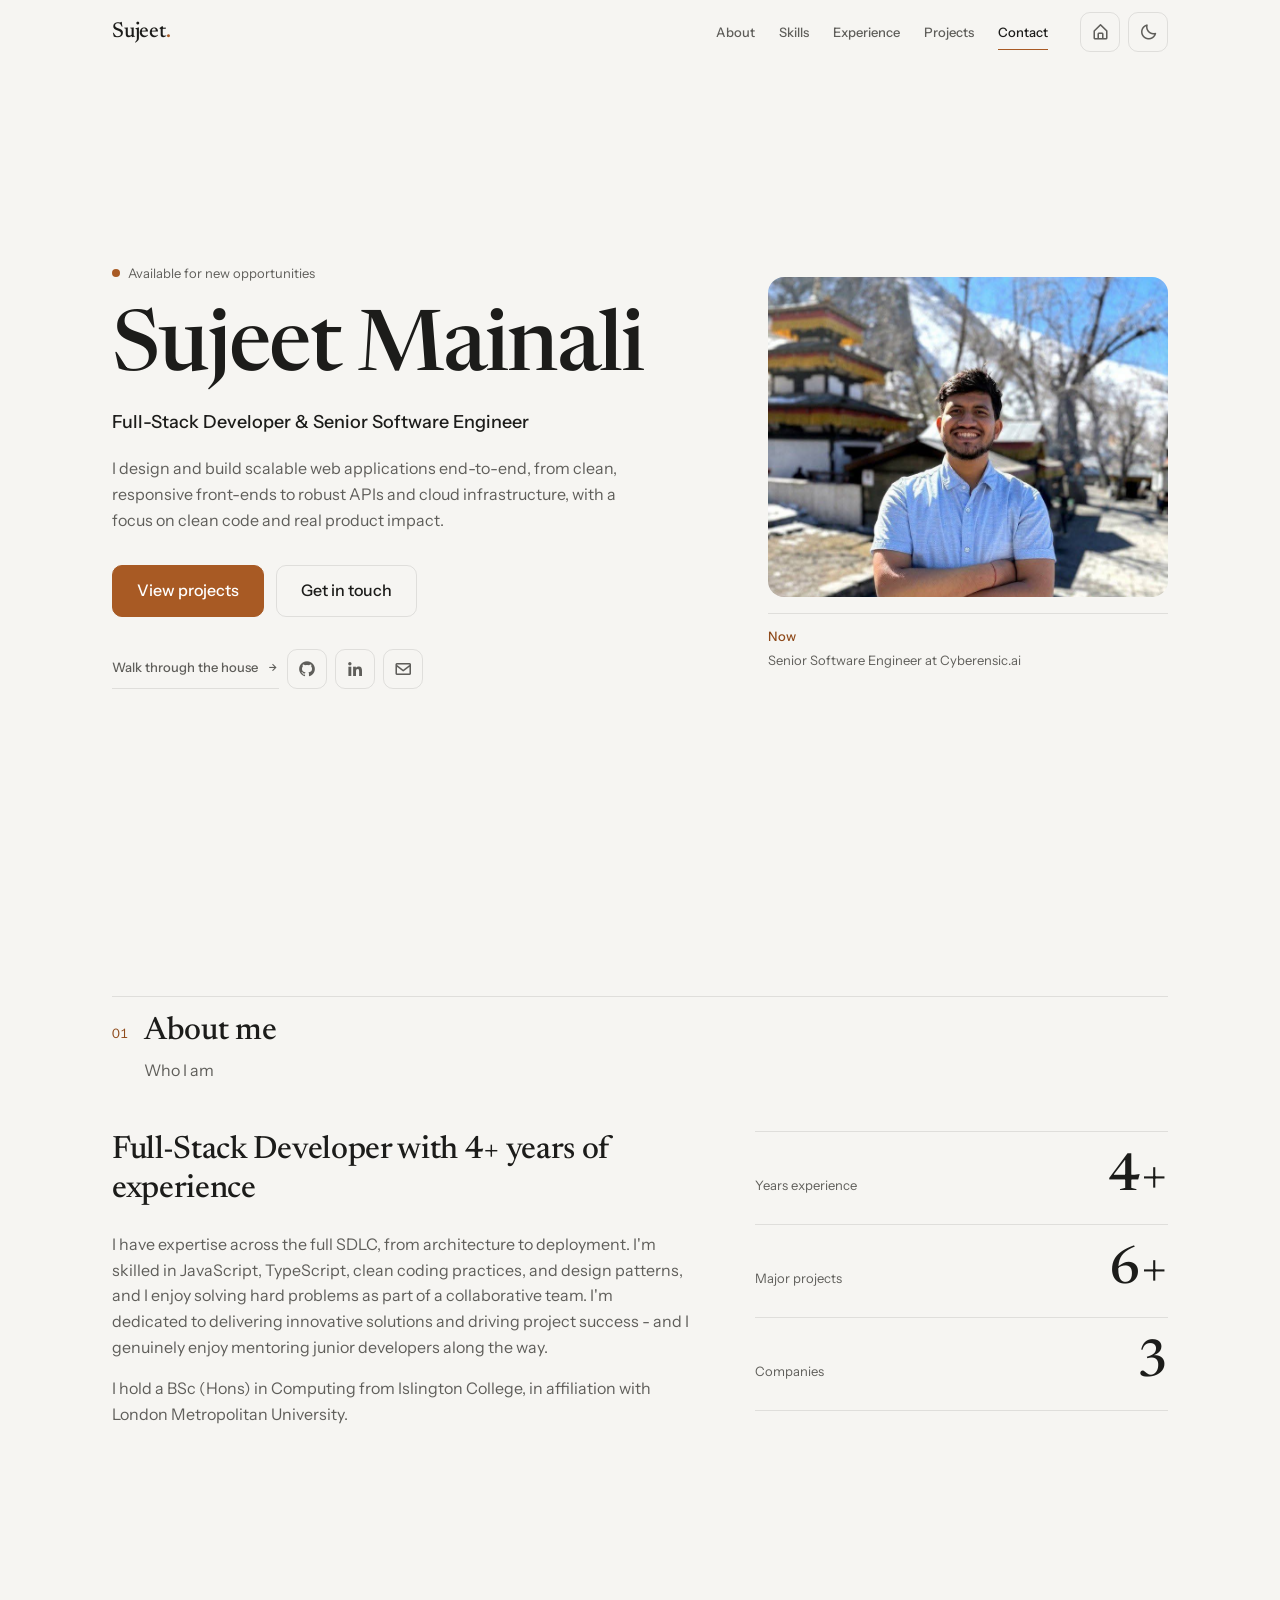
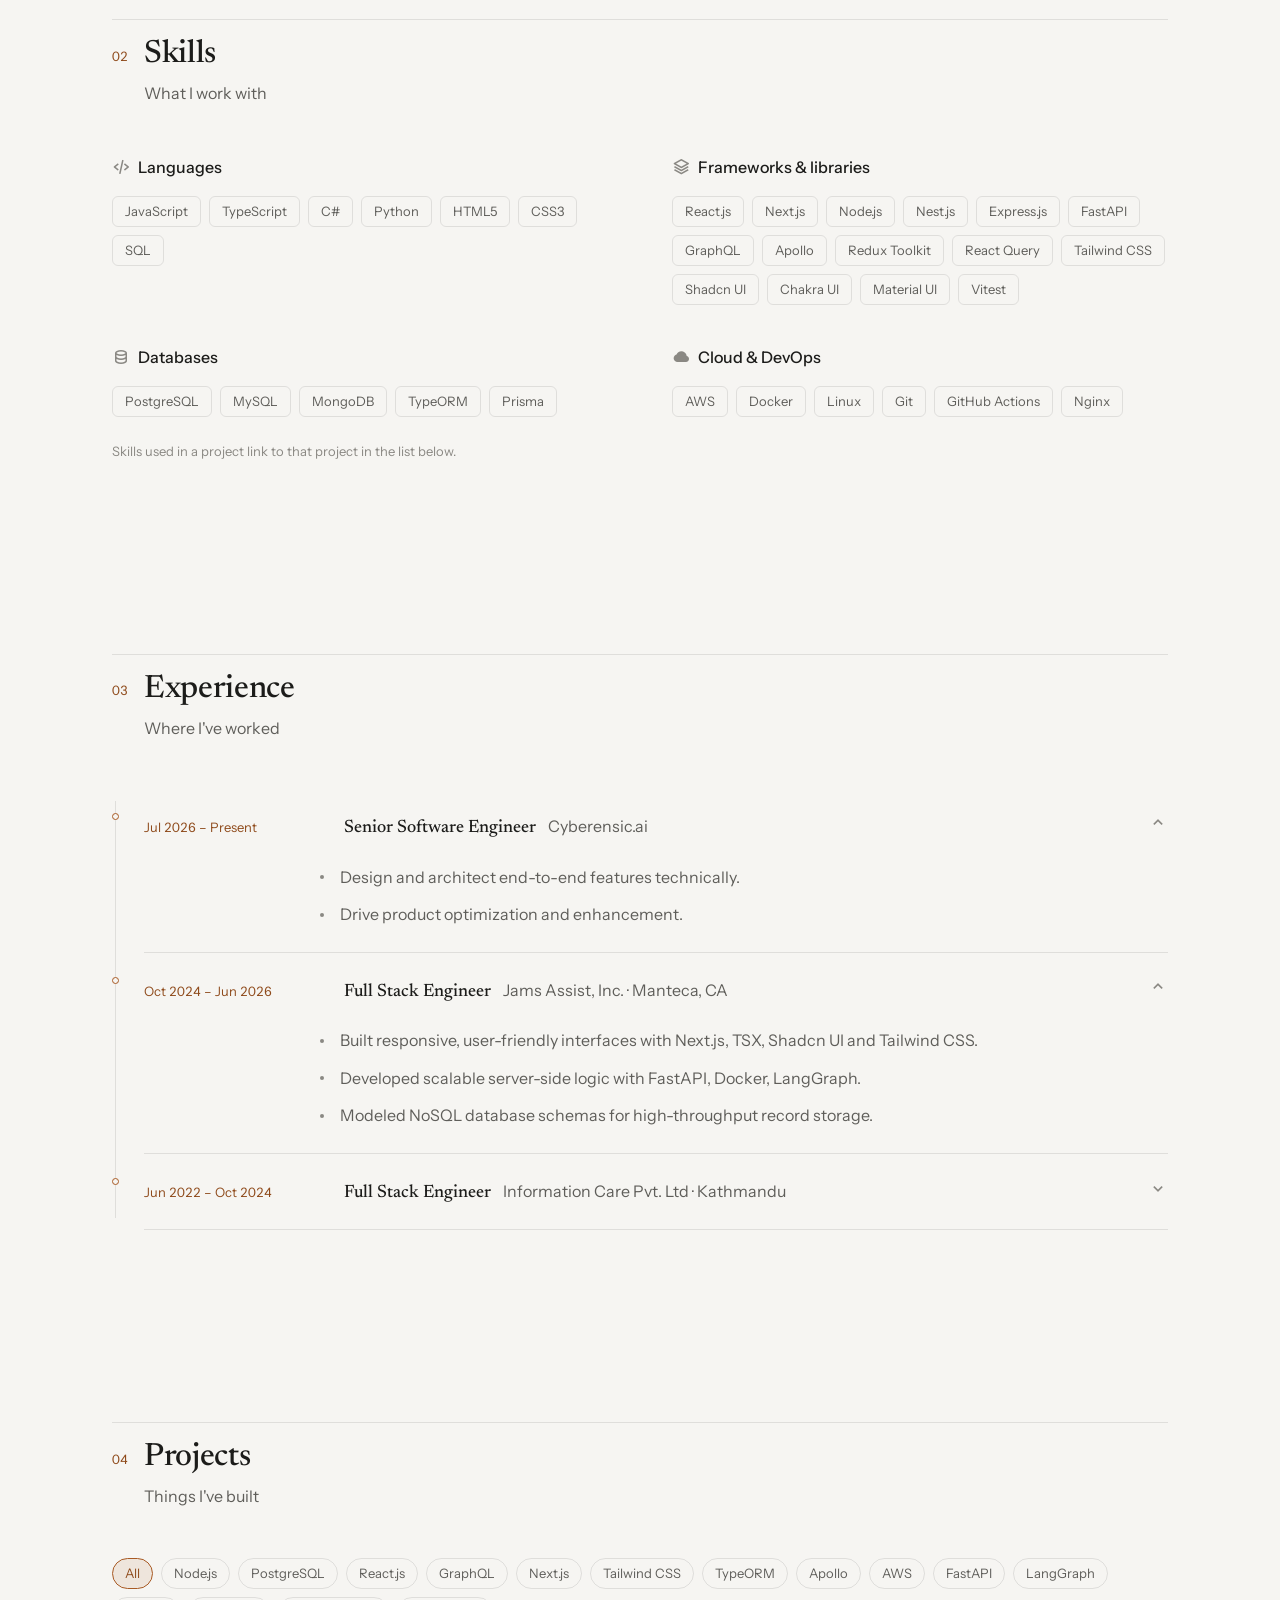
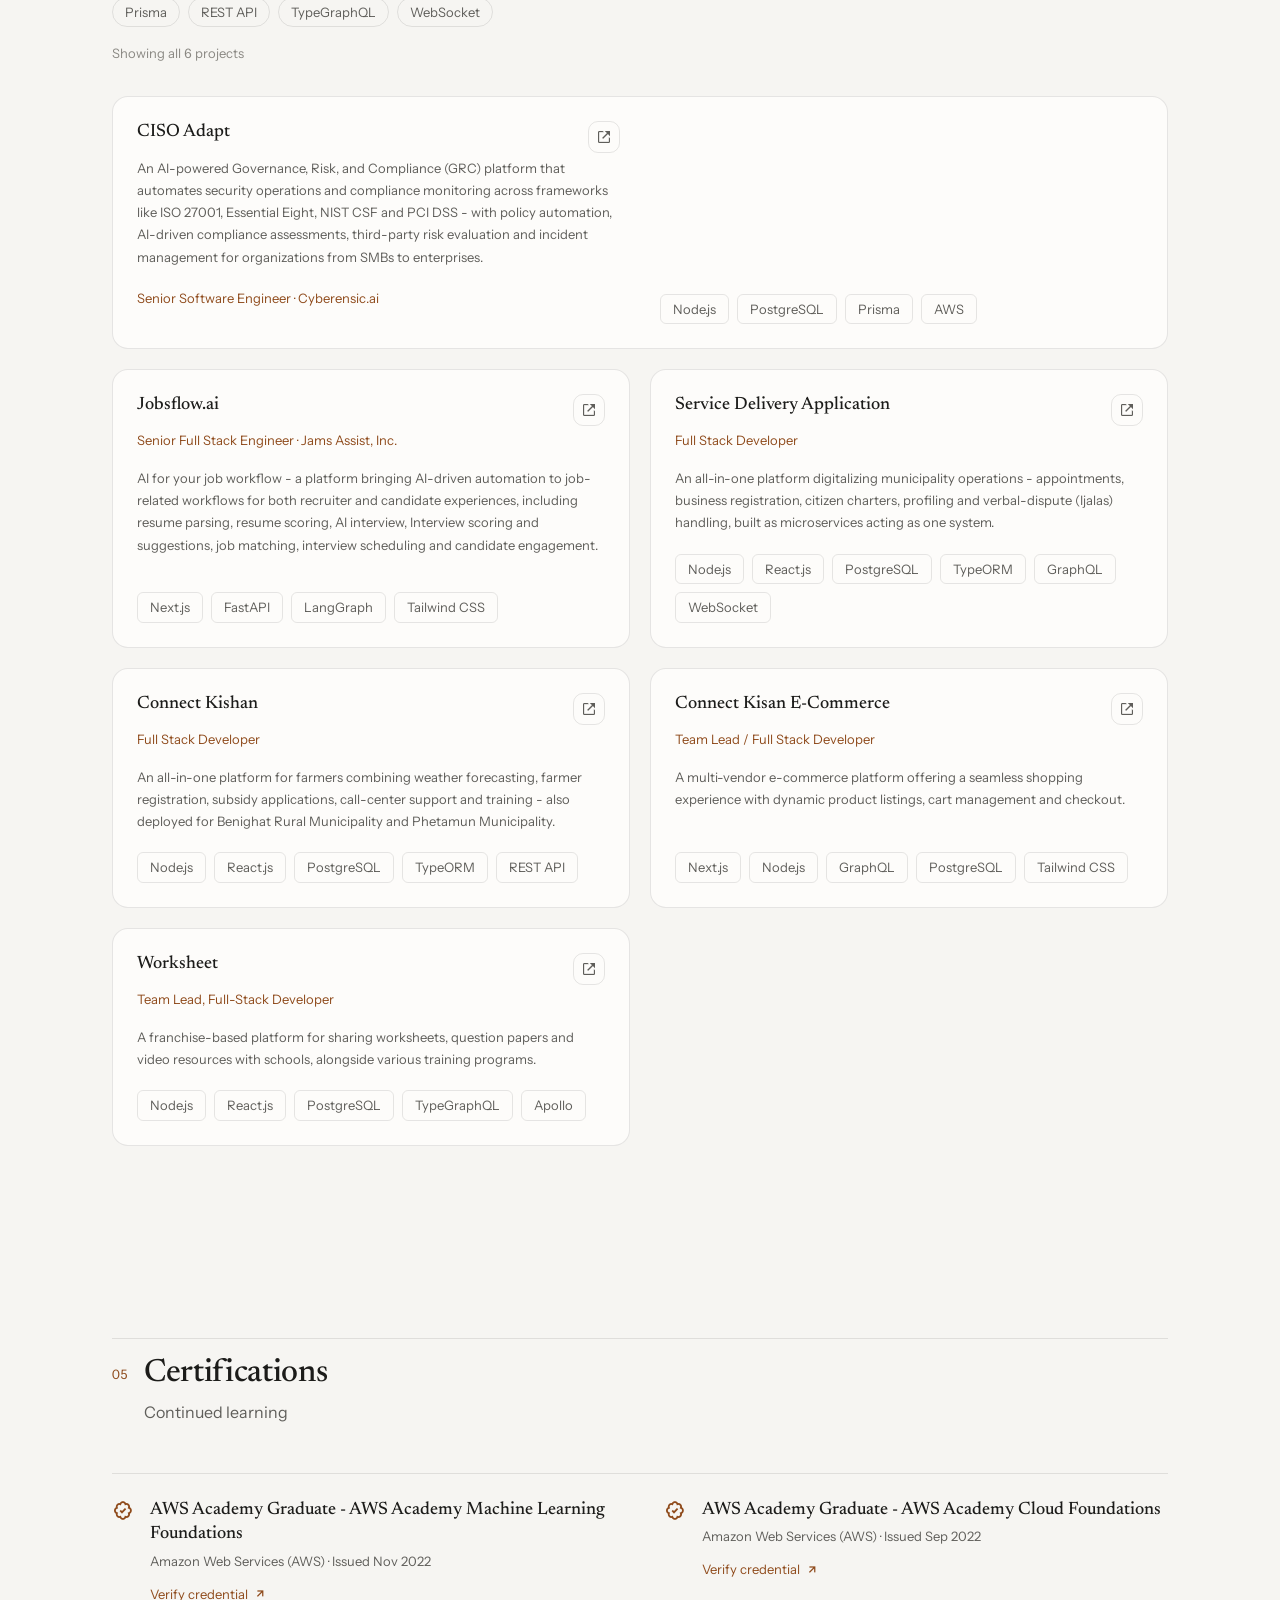
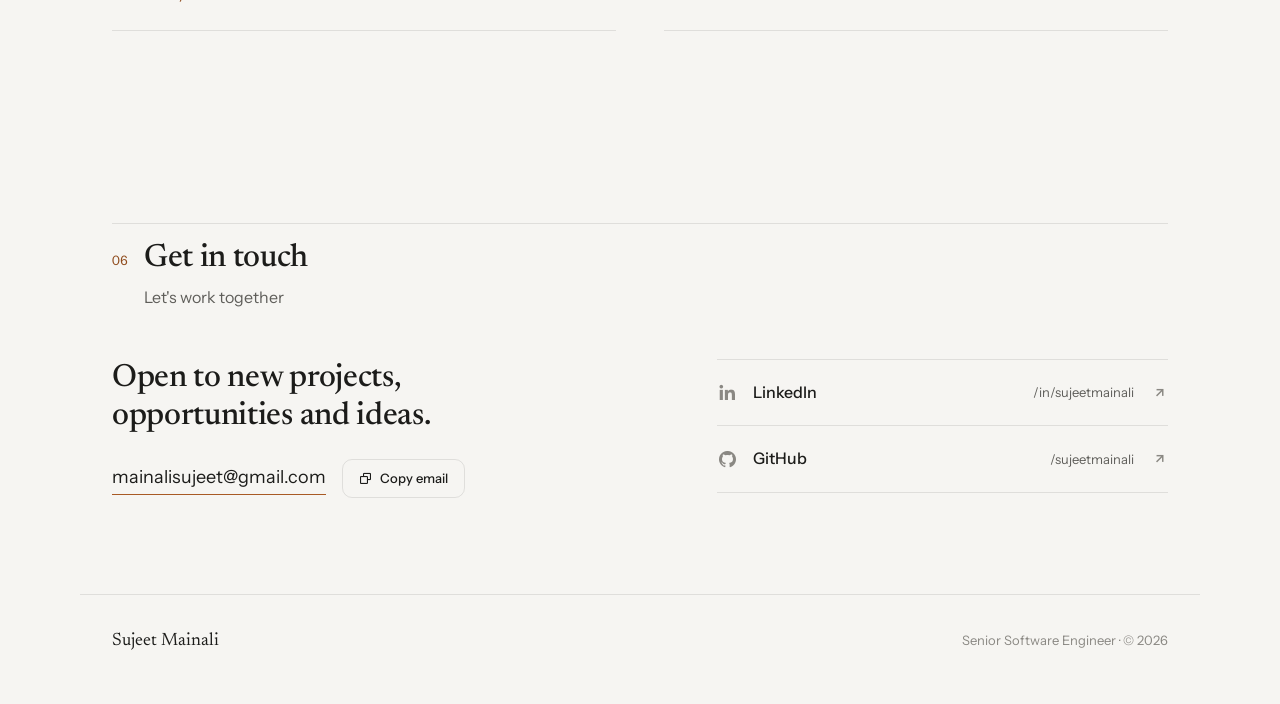
==== index.html @ edbc78d7 "feat: add interactive 3D house walkthrough using Three.js - Implemented a 3D model of a house with m" ====
<!DOCTYPE html>
<html lang="en">
  <head>
    <meta charset="UTF-8" />
    <meta name="viewport" content="width=device-width, initial-scale=1.0" />
    <title>Sujeet Mainali | Full-Stack Developer & Senior Software Engineer</title>
    <meta
      name="description"
      content="Sujeet Mainali is a Full-Stack Developer and Senior Software Engineer specializing in React, Next.js, Node.js, and cloud-native AWS applications. View projects, experience, and skills."
    />
    <meta
      name="keywords"
      content="Sujeet Mainali, Full-Stack Developer, Senior Software Engineer, React Developer, Next.js Developer, Node.js Developer, Web Developer Nepal, Cyberensic"
    />
    <meta name="author" content="Sujeet Mainali" />
    <meta name="robots" content="index, follow" />
    <link rel="canonical" href="https://www.sujeetmainali.com.np/" />
    <meta name="color-scheme" content="light dark" />

    <!-- =====OPEN GRAPH ===== -->
    <meta property="og:type" content="website" />
    <meta property="og:url" content="https://www.sujeetmainali.com.np/" />
    <meta
      property="og:title"
      content="Sujeet Mainali | Full-Stack Developer & Senior Software Engineer"
    />
    <meta
      property="og:description"
      content="Full-Stack Developer and Senior Software Engineer specializing in React, Next.js, Node.js, and cloud-native AWS applications."
    />
    <meta
      property="og:image"
      content="https://www.sujeetmainali.com.np/images/profilepic.jpeg"
    />
    <meta property="og:site_name" content="Sujeet Mainali" />
    <meta property="og:locale" content="en_US" />

    <!-- =====TWITTER CARD ===== -->
    <meta name="twitter:card" content="summary_large_image" />
    <meta
      name="twitter:title"
      content="Sujeet Mainali | Full-Stack Developer & Senior Software Engineer"
    />
    <meta
      name="twitter:description"
      content="Full-Stack Developer and Senior Software Engineer specializing in React, Next.js, Node.js, and cloud-native AWS applications."
    />
    <meta
      name="twitter:image"
      content="https://www.sujeetmainali.com.np/images/profilepic.jpeg"
    />

    <link rel="preconnect" href="https://fonts.googleapis.com" />
    <link rel="preconnect" href="https://fonts.gstatic.com" crossorigin />
    <link
      href="https://fonts.googleapis.com/css2?family=Instrument+Sans:wght@400;500;600&family=Newsreader:opsz,wght@6..72,400;6..72,500&display=swap"
      rel="stylesheet"
    />

    <link rel="stylesheet" href="./css/style.css" />

    <!-- =====THREE.JS (3D house walk-through) ===== -->
    <script type="importmap">
      {
        "imports": {
          "three": "https://cdnjs.cloudflare.com/ajax/libs/three.js/0.160.0/three.module.min.js"
        }
      }
    </script>

    <!-- =====BOX ICONS===== -->
    <link
      href="https://unpkg.com/boxicons@2.1.4/css/boxicons.min.css"
      rel="stylesheet"
    />
    <link rel="icon" type="image" href="./images/profilepic.jpeg" />

    <!-- =====STRUCTURED DATA ===== -->
    <script type="application/ld+json">
      {
        "@context": "https://schema.org",
        "@type": "Person",
        "name": "Sujeet Mainali",
        "url": "https://www.sujeetmainali.com.np/",
        "image": "https://www.sujeetmainali.com.np/images/profilepic.jpeg",
        "jobTitle": "Senior Software Engineer",
        "description": "Full-Stack Developer and Senior Software Engineer specializing in React, Next.js, Node.js, and cloud-native AWS applications.",
        "worksFor": {
          "@type": "Organization",
          "name": "Cyberensic.ai"
        },
        "alumniOf": {
          "@type": "CollegeOrUniversity",
          "name": "Islington College (London Metropolitan University)"
        },
        "sameAs": [
          "https://github.com/sujeetmainali",
          "https://www.linkedin.com/in/sujeetmainali/"
        ]
      }
    </script>

    <script>
      (function () {
        document.documentElement.classList.add("js");
        var theme = null;
        try {
          theme = localStorage.getItem("theme");
        } catch (e) {}
        if (!theme) {
          theme = window.matchMedia("(prefers-color-scheme: dark)").matches
            ? "dark"
            : "light";
        }
        document.documentElement.setAttribute("data-theme", theme);
      })();
    </script>
  </head>

  <body>
    <a class="skip-link" href="#main">Skip to content</a>

    <!--===== HEADER =====-->
    <header class="header" id="header">
      <nav class="nav container" aria-label="Main">
        <a href="#home" class="nav__logo">Sujeet<span>.</span></a>

        <div class="nav__menu" id="nav-menu">
          <ul class="nav__list">
            <li><a href="#about" class="nav__link">About</a></li>
            <li><a href="#skills" class="nav__link">Skills</a></li>
            <li><a href="#experience" class="nav__link">Experience</a></li>
            <li><a href="#projects" class="nav__link">Projects</a></li>
            <li><a href="#contact" class="nav__link">Contact</a></li>
          </ul>
        </div>

        <div class="nav__actions">
          <button class="icon-btn" type="button" id="house-toggle">
            <i class="bx bx-home-alt" aria-hidden="true"></i>
          </button>
          <button
            class="icon-btn"
            id="theme-toggle"
            aria-label="Toggle dark mode"
            type="button"
          >
            <i class="bx bx-moon" aria-hidden="true"></i>
          </button>
          <button
            class="icon-btn nav__toggle"
            id="nav-toggle"
            type="button"
            aria-label="Open menu"
            aria-expanded="false"
            aria-controls="nav-menu"
          >
            <i class="bx bx-menu" aria-hidden="true"></i>
          </button>
        </div>
      </nav>
    </header>

    <main class="main" id="main">
      <!--===== HOUSE PLAN (walk-through mode) =====-->
      <section class="house container" id="house" aria-labelledby="house-title" hidden>
        <div class="house__head">
          <div>
            <h2 class="house__title" id="house-title">Walk through the house</h2>
            <p class="house__sub">Pick a room, or use the arrow keys to move between them.</p>
          </div>
          <button class="btn btn--ghost btn--sm" type="button" id="house-exit">Leave the house</button>
        </div>

        <div class="house-scene" id="house-scene" aria-hidden="true">
          <div class="house-labels" id="house-labels"></div>
        </div>

        <div class="plan" id="plan">
          <button class="room" type="button" data-room="about">
            <span class="room__name">Study</span>
            <span class="room__meta">Background and 4+ years</span>
          </button>
          <button class="room" type="button" data-room="skills">
            <span class="room__name">Living room</span>
            <span class="room__meta">33 tools in 4 groups</span>
          </button>
          <button class="room" type="button" data-room="experience">
            <span class="room__name">Workshop</span>
            <span class="room__meta">3 roles</span>
          </button>
          <button class="room" type="button" data-room="projects">
            <span class="room__name">Gallery</span>
            <span class="room__meta">6 projects</span>
          </button>
          <button class="room" type="button" data-room="certifications">
            <span class="room__name">Library</span>
            <span class="room__meta">2 certificates</span>
          </button>
          <button class="room" type="button" data-room="contact">
            <span class="room__name">Porch</span>
            <span class="room__meta">Email, LinkedIn, GitHub</span>
          </button>
          <button class="room room--home" type="button" data-room="home">
            <span class="room__name">Entrance hall</span>
            <span class="room__meta">Start here</span>
          </button>
        </div>

        <div class="walk">
          <p class="walk__now">You are in <strong id="walk-now">Entrance hall</strong></p>
          <div class="walk__btns">
            <button class="btn btn--ghost btn--sm" type="button" id="walk-prev">
              <i class="bx bx-left-arrow-alt" aria-hidden="true"></i> Previous room
            </button>
            <button class="btn btn--ghost btn--sm" type="button" id="walk-next">
              Next room <i class="bx bx-right-arrow-alt" aria-hidden="true"></i>
            </button>
          </div>
        </div>
      </section>
      <!--===== HOME =====-->
      <section class="hero container" id="home">
        <div class="hero__text" data-reveal>
          <p class="hero__status">
            <span class="status-dot" aria-hidden="true"></span>
            Available for new opportunities
          </p>
          <h1 class="hero__title">Sujeet Mainali</h1>
          <p class="hero__role">
            Full-Stack Developer &amp; Senior Software Engineer
          </p>
          <p class="hero__lede">
            I design and build scalable web applications end-to-end, from clean,
            responsive front-ends to robust APIs and cloud infrastructure, with a
            focus on clean code and real product impact.
          </p>

          <div class="hero__actions">
            <a href="#projects" class="btn">View projects</a>
            <a href="#contact" class="btn btn--ghost">Get in touch</a>
          </div>

          <div class="hero__social">
            <button class="house-start-btn" type="button" id="house-start">
              Walk through the house
              <i class="bx bx-right-arrow-alt" aria-hidden="true"></i>
            </button>
            <a
              href="https://github.com/sujeetmainali"
              class="icon-btn"
              target="_blank"
              rel="noopener"
              aria-label="GitHub"
              ><i class="bx bxl-github" aria-hidden="true"></i
            ></a>
            <a
              href="https://www.linkedin.com/in/sujeetmainali/"
              class="icon-btn"
              target="_blank"
              rel="noopener"
              aria-label="LinkedIn"
              ><i class="bx bxl-linkedin" aria-hidden="true"></i
            ></a>
            <a
              href="mailto:mainalisujeet@gmail.com"
              class="icon-btn"
              aria-label="Email"
              ><i class="bx bx-envelope" aria-hidden="true"></i
            ></a>
          </div>
        </div>

        <figure class="hero__portrait" data-reveal data-reveal-delay="1">
          <img
            src="./images/profilepic.jpeg"
            alt="Sujeet Mainali, Full-Stack Developer and Senior Software Engineer"
            width="600"
            height="600"
          />
          <figcaption class="hero__now">
            <span class="hero__now-label">Now</span>
            <span>Senior Software Engineer at Cyberensic.ai</span>
          </figcaption>
        </figure>
      </section>

      <!--===== ABOUT =====-->
      <section class="section container" id="about" aria-labelledby="about-title">
        <header class="section-head" data-reveal>
          <span class="section-index">01</span>
          <h2 class="section-title" id="about-title">About me</h2>
          <p class="section-sub">Who I am</p>
        </header>

        <div class="about">
          <div class="about__body" data-reveal>
            <h3 class="about__lead">
              Full-Stack Developer with 4+ years of experience
            </h3>
            <p>
              I have expertise across the full SDLC, from architecture to
              deployment. I'm skilled in JavaScript, TypeScript, clean coding
              practices, and design patterns, and I enjoy solving hard problems
              as part of a collaborative team. I'm dedicated to delivering
              innovative solutions and driving project success - and I genuinely
              enjoy mentoring junior developers along the way.
            </p>
            <p>
              I hold a BSc (Hons) in Computing from Islington College, in
              affiliation with London Metropolitan University.
            </p>
          </div>

          <dl class="stats" data-reveal data-reveal-delay="1">
            <div class="stat">
              <dt>Years experience</dt>
              <dd><span data-count="4" data-suffix="+">4+</span></dd>
            </div>
            <div class="stat">
              <dt>Major projects</dt>
              <dd><span data-count="6" data-suffix="+">6+</span></dd>
            </div>
            <div class="stat">
              <dt>Companies</dt>
              <dd><span data-count="3">3</span></dd>
            </div>
          </dl>
        </div>
      </section>

      <!--===== SKILLS =====-->
      <section class="section container" id="skills" aria-labelledby="skills-title">
        <header class="section-head" data-reveal>
          <span class="section-index">02</span>
          <h2 class="section-title" id="skills-title">Skills</h2>
          <p class="section-sub">What I work with</p>
        </header>

        <div class="skills">
          <div class="skill-group" data-reveal>
            <h3 class="skill-group__title"><i class="bx bx-code-alt" aria-hidden="true"></i> Languages</h3>
            <div class="tags">
              <span class="tag skill-tag">JavaScript</span>
              <span class="tag skill-tag">TypeScript</span>
              <span class="tag skill-tag">C#</span>
              <span class="tag skill-tag">Python</span>
              <span class="tag skill-tag">HTML5</span>
              <span class="tag skill-tag">CSS3</span>
              <span class="tag skill-tag">SQL</span>
            </div>
          </div>

          <div class="skill-group" data-reveal data-reveal-delay="1">
            <h3 class="skill-group__title"><i class="bx bx-layer" aria-hidden="true"></i> Frameworks &amp; libraries</h3>
            <div class="tags">
              <span class="tag skill-tag">React.js</span>
              <span class="tag skill-tag">Next.js</span>
              <span class="tag skill-tag">Node.js</span>
              <span class="tag skill-tag">Nest.js</span>
              <span class="tag skill-tag">Express.js</span>
              <span class="tag skill-tag">FastAPI</span>
              <span class="tag skill-tag">GraphQL</span>
              <span class="tag skill-tag">Apollo</span>
              <span class="tag skill-tag">Redux Toolkit</span>
              <span class="tag skill-tag">React Query</span>
              <span class="tag skill-tag">Tailwind CSS</span>
              <span class="tag skill-tag">Shadcn UI</span>
              <span class="tag skill-tag">Chakra UI</span>
              <span class="tag skill-tag">Material UI</span>
              <span class="tag skill-tag">Vitest</span>
            </div>
          </div>

          <div class="skill-group" data-reveal>
            <h3 class="skill-group__title"><i class="bx bx-data" aria-hidden="true"></i> Databases</h3>
            <div class="tags">
              <span class="tag skill-tag">PostgreSQL</span>
              <span class="tag skill-tag">MySQL</span>
              <span class="tag skill-tag">MongoDB</span>
              <span class="tag skill-tag">TypeORM</span>
              <span class="tag skill-tag">Prisma</span>
            </div>
          </div>

          <div class="skill-group" data-reveal data-reveal-delay="1">
            <h3 class="skill-group__title"><i class="bx bxs-cloud" aria-hidden="true"></i> Cloud &amp; DevOps</h3>
            <div class="tags">
              <span class="tag skill-tag">AWS</span>
              <span class="tag skill-tag">Docker</span>
              <span class="tag skill-tag">Linux</span>
              <span class="tag skill-tag">Git</span>
              <span class="tag skill-tag">GitHub Actions</span>
              <span class="tag skill-tag">Nginx</span>
            </div>
          </div>
        </div>
        <p class="hint" data-reveal>
          Skills used in a project link to that project in the list below.
        </p>
      </section>

      <!--===== EXPERIENCE =====-->
      <section class="section container" id="experience" aria-labelledby="experience-title">
        <header class="section-head" data-reveal>
          <span class="section-index">03</span>
          <h2 class="section-title" id="experience-title">Experience</h2>
          <p class="section-sub">Where I've worked</p>
        </header>

        <div class="timeline">
          <details class="job" data-reveal open>
            <summary class="job__summary">
              <span class="job__when">Jul 2026 – Present</span>
              <span class="job__main">
                <span class="job__role">Senior Software Engineer</span>
                <span class="job__company">Cyberensic.ai</span>
              </span>
              <i class="bx bx-chevron-down job__chev" aria-hidden="true"></i>
            </summary>
            <ul class="job__list">
              <li>Design and architect end-to-end features technically.</li>
              <li>Drive product optimization and enhancement.</li>
            </ul>
          </details>

          <details class="job" data-reveal data-reveal-delay="1" open>
            <summary class="job__summary">
              <span class="job__when">Oct 2024 – Jun 2026</span>
              <span class="job__main">
                <span class="job__role">Full Stack Engineer</span>
                <span class="job__company">Jams Assist, Inc. · Manteca, CA</span>
              </span>
              <i class="bx bx-chevron-down job__chev" aria-hidden="true"></i>
            </summary>
            <ul class="job__list">
              <li>
                Built responsive, user-friendly interfaces with Next.js, TSX,
                Shadcn UI and Tailwind CSS.
              </li>
              <li>
                Developed scalable server-side logic with FastAPI, Docker,
                LangGraph.
              </li>
              <li>
                Modeled NoSQL database schemas for high-throughput record
                storage.
              </li>
            </ul>
          </details>

          <details class="job" data-reveal>
            <summary class="job__summary">
              <span class="job__when">Jun 2022 – Oct 2024</span>
              <span class="job__main">
                <span class="job__role">Full Stack Engineer</span>
                <span class="job__company">Information Care Pvt. Ltd · Kathmandu</span>
              </span>
              <i class="bx bx-chevron-down job__chev" aria-hidden="true"></i>
            </summary>
            <ul class="job__list">
              <li>
                Implemented Atomic Design and clean-code principles across React.js
                interfaces.
              </li>
              <li>Built scalable back-end services with Node.js and Express.js.</li>
              <li>
                Modeled schemas and relationships in MySQL/PostgreSQL using
                TypeORM.
              </li>
              <li>
                Designed RESTful and GraphQL APIs connecting front-end and back-end
                systems.
              </li>
              <li>
                Mentored interns and junior developers through code reviews and
                guidance.
              </li>
            </ul>
          </details>
        </div>
      </section>

      <!--===== PROJECTS =====-->
      <section class="section container" id="projects" aria-labelledby="projects-title">
        <header class="section-head" data-reveal>
          <span class="section-index">04</span>
          <h2 class="section-title" id="projects-title">Projects</h2>
          <p class="section-sub">Things I've built</p>
        </header>

        <div class="filter" data-reveal>
          <div class="filter__chips" id="filter-chips" role="group" aria-label="Filter projects by technology"></div>
          <p class="filter__count" id="filter-count" aria-live="polite"></p>
        </div>

        <div class="projects" id="project-list">
          <article class="project" data-stack="Node.js|PostgreSQL|Prisma|AWS" data-reveal>
            <div class="project__head">
              <h3 class="project__title">CISO Adapt</h3>
              <a href="https://cisoadapt.ai/" target="_blank" rel="noopener" class="icon-btn icon-btn--sm" aria-label="Visit cisoadapt.ai"><i class="bx bx-link-external" aria-hidden="true"></i></a>
            </div>
            <p class="project__role">Senior Software Engineer · Cyberensic.ai</p>
            <p class="project__text">
              An AI-powered Governance, Risk, and Compliance (GRC) platform that
              automates security operations and compliance monitoring across
              frameworks like ISO 27001, Essential Eight, NIST CSF and PCI DSS -
              with policy automation, AI-driven compliance assessments,
              third-party risk evaluation and incident management for
              organizations from SMBs to enterprises.
            </p>
            <div class="tags">
              <button class="tag tag--link" type="button" data-filter="Node.js">Node.js</button>
              <button class="tag tag--link" type="button" data-filter="PostgreSQL">PostgreSQL</button>
              <button class="tag tag--link" type="button" data-filter="Prisma">Prisma</button>
              <button class="tag tag--link" type="button" data-filter="AWS">AWS</button>
            </div>
          </article>

          <article class="project" data-stack="Next.js|FastAPI|LangGraph|Tailwind CSS" data-reveal data-reveal-delay="1">
            <div class="project__head">
              <h3 class="project__title">Jobsflow.ai</h3>
              <a href="https://jobsflow.ai/" target="_blank" rel="noopener" class="icon-btn icon-btn--sm" aria-label="Visit jobsflow.ai"><i class="bx bx-link-external" aria-hidden="true"></i></a>
            </div>
            <p class="project__role">Senior Full Stack Engineer · Jams Assist, Inc.</p>
            <p class="project__text">
              AI for your job workflow - a platform bringing AI-driven automation
              to job-related workflows for both recruiter and candidate
              experiences, including resume parsing, resume scoring, AI interview,
              Interview scoring and suggestions, job matching, interview scheduling
              and candidate engagement.
            </p>
            <div class="tags">
              <button class="tag tag--link" type="button" data-filter="Next.js">Next.js</button>
              <button class="tag tag--link" type="button" data-filter="FastAPI">FastAPI</button>
              <button class="tag tag--link" type="button" data-filter="LangGraph">LangGraph</button>
              <button class="tag tag--link" type="button" data-filter="Tailwind CSS">Tailwind CSS</button>
            </div>
          </article>

          <article class="project" data-stack="Node.js|React.js|PostgreSQL|TypeORM|GraphQL|WebSocket" data-reveal>
            <div class="project__head">
              <h3 class="project__title">Service Delivery Application</h3>
              <a href="https://mypalika.com/" target="_blank" rel="noopener" class="icon-btn icon-btn--sm" aria-label="Visit mypalika.com"><i class="bx bx-link-external" aria-hidden="true"></i></a>
            </div>
            <p class="project__role">Full Stack Developer</p>
            <p class="project__text">
              An all-in-one platform digitalizing municipality operations -
              appointments, business registration, citizen charters, profiling and
              verbal-dispute (Ijalas) handling, built as microservices acting as
              one system.
            </p>
            <div class="tags">
              <button class="tag tag--link" type="button" data-filter="Node.js">Node.js</button>
              <button class="tag tag--link" type="button" data-filter="React.js">React.js</button>
              <button class="tag tag--link" type="button" data-filter="PostgreSQL">PostgreSQL</button>
              <button class="tag tag--link" type="button" data-filter="TypeORM">TypeORM</button>
              <button class="tag tag--link" type="button" data-filter="GraphQL">GraphQL</button>
              <button class="tag tag--link" type="button" data-filter="WebSocket">WebSocket</button>
            </div>
          </article>

          <article class="project" data-stack="Node.js|React.js|PostgreSQL|TypeORM|REST API" data-reveal data-reveal-delay="1">
            <div class="project__head">
              <h3 class="project__title">Connect Kishan</h3>
              <a href="https://connectkisan.com" target="_blank" rel="noopener" class="icon-btn icon-btn--sm" aria-label="Visit Connect Kishan"><i class="bx bx-link-external" aria-hidden="true"></i></a>
            </div>
            <p class="project__role">Full Stack Developer</p>
            <p class="project__text">
              An all-in-one platform for farmers combining weather forecasting,
              farmer registration, subsidy applications, call-center support and
              training - also deployed for Benighat Rural Municipality and Phetamun
              Municipality.
            </p>
            <div class="tags">
              <button class="tag tag--link" type="button" data-filter="Node.js">Node.js</button>
              <button class="tag tag--link" type="button" data-filter="React.js">React.js</button>
              <button class="tag tag--link" type="button" data-filter="PostgreSQL">PostgreSQL</button>
              <button class="tag tag--link" type="button" data-filter="TypeORM">TypeORM</button>
              <button class="tag tag--link" type="button" data-filter="REST API">REST API</button>
            </div>
          </article>

          <article class="project" data-stack="Next.js|Node.js|GraphQL|PostgreSQL|Tailwind CSS" data-reveal>
            <div class="project__head">
              <h3 class="project__title">Connect Kisan E-Commerce</h3>
              <a href="https://bazar.connectkisan.com" target="_blank" rel="noopener" class="icon-btn icon-btn--sm" aria-label="Visit bazar.connectkisan.com"><i class="bx bx-link-external" aria-hidden="true"></i></a>
            </div>
            <p class="project__role">Team Lead / Full Stack Developer</p>
            <p class="project__text">
              A multi-vendor e-commerce platform offering a seamless shopping
              experience with dynamic product listings, cart management and
              checkout.
            </p>
            <div class="tags">
              <button class="tag tag--link" type="button" data-filter="Next.js">Next.js</button>
              <button class="tag tag--link" type="button" data-filter="Node.js">Node.js</button>
              <button class="tag tag--link" type="button" data-filter="GraphQL">GraphQL</button>
              <button class="tag tag--link" type="button" data-filter="PostgreSQL">PostgreSQL</button>
              <button class="tag tag--link" type="button" data-filter="Tailwind CSS">Tailwind CSS</button>
            </div>
          </article>

          <article class="project" data-stack="Node.js|React.js|PostgreSQL|TypeGraphQL|Apollo" data-reveal data-reveal-delay="1">
            <div class="project__head">
              <h3 class="project__title">Worksheet</h3>
              <a href="https://worksheet.cliffbyte.com" target="_blank" rel="noopener" class="icon-btn icon-btn--sm" aria-label="Visit Worksheet"><i class="bx bx-link-external" aria-hidden="true"></i></a>
            </div>
            <p class="project__role">Team Lead, Full-Stack Developer</p>
            <p class="project__text">
              A franchise-based platform for sharing worksheets, question papers and
              video resources with schools, alongside various training programs.
            </p>
            <div class="tags">
              <button class="tag tag--link" type="button" data-filter="Node.js">Node.js</button>
              <button class="tag tag--link" type="button" data-filter="React.js">React.js</button>
              <button class="tag tag--link" type="button" data-filter="PostgreSQL">PostgreSQL</button>
              <button class="tag tag--link" type="button" data-filter="TypeGraphQL">TypeGraphQL</button>
              <button class="tag tag--link" type="button" data-filter="Apollo">Apollo</button>
            </div>
          </article>
        </div>
      </section>

      <!--===== CERTIFICATIONS =====-->
      <section class="section container" id="certifications" aria-labelledby="certs-title">
        <header class="section-head" data-reveal>
          <span class="section-index">05</span>
          <h2 class="section-title" id="certs-title">Certifications</h2>
          <p class="section-sub">Continued learning</p>
        </header>

        <ul class="certs">
          <li class="cert" data-reveal>
            <i class="bx bx-badge-check cert__icon" aria-hidden="true"></i>
            <div>
              <h3 class="cert__title">AWS Academy Graduate - AWS Academy Machine Learning Foundations</h3>
              <p class="cert__meta">Amazon Web Services (AWS) · Issued Nov 2022</p>
              <a href="https://www.credly.com/badges/0d1025b4-b5e8-4d28-9568-baca110c6854/linked_in_profile" target="_blank" rel="noopener" class="cert__verify">Verify credential<i class="bx bx-up-arrow-alt" aria-hidden="true"></i></a>
            </div>
          </li>
          <li class="cert" data-reveal data-reveal-delay="1">
            <i class="bx bx-badge-check cert__icon" aria-hidden="true"></i>
            <div>
              <h3 class="cert__title">AWS Academy Graduate - AWS Academy Cloud Foundations</h3>
              <p class="cert__meta">Amazon Web Services (AWS) · Issued Sep 2022</p>
              <a href="https://www.credly.com/badges/9673030c-6750-48a7-b5a1-cdb8980aa644/linked_in_profile" target="_blank" rel="noopener" class="cert__verify">Verify credential<i class="bx bx-up-arrow-alt" aria-hidden="true"></i></a>
            </div>
          </li>
        </ul>
      </section>

      <!--===== CONTACT =====-->
      <section class="section container contact" id="contact" aria-labelledby="contact-title">
        <header class="section-head" data-reveal>
          <span class="section-index">06</span>
          <h2 class="section-title" id="contact-title">Get in touch</h2>
          <p class="section-sub">Let's work together</p>
        </header>

        <div class="contact__grid">
          <div class="contact__lead" data-reveal>
            <p class="contact__big">Open to new projects, opportunities and ideas.</p>
            <div class="contact__email">
              <a href="mailto:mainalisujeet@gmail.com" class="contact__address">mainalisujeet@gmail.com</a>
              <button class="btn btn--ghost btn--sm" type="button" id="copy-email">
                <i class="bx bx-copy" aria-hidden="true"></i>
                <span>Copy email</span>
              </button>
            </div>
          </div>

          <ul class="contact__links" data-reveal data-reveal-delay="1">
            <li>
              <a href="https://www.linkedin.com/in/sujeetmainali/" target="_blank" rel="noopener" class="contact__link">
                <i class="bx bxl-linkedin" aria-hidden="true"></i>
                <span class="contact__name">LinkedIn</span>
                <span class="contact__value">/in/sujeetmainali</span>
                <i class="bx bx-up-arrow-alt contact__arrow" aria-hidden="true"></i>
              </a>
            </li>
            <li>
              <a href="https://github.com/sujeetmainali" target="_blank" rel="noopener" class="contact__link">
                <i class="bx bxl-github" aria-hidden="true"></i>
                <span class="contact__name">GitHub</span>
                <span class="contact__value">/sujeetmainali</span>
                <i class="bx bx-up-arrow-alt contact__arrow" aria-hidden="true"></i>
              </a>
            </li>
          </ul>
        </div>
      </section>
    </main>

    <!--===== FOOTER =====-->
    <footer class="footer container">
      <p class="footer__name">Sujeet Mainali</p>
      <p class="footer__meta">
        Senior Software Engineer · &#169; <span id="year"></span>
      </p>
    </footer>

    <!--===== MAIN JS =====-->
    <script type="module" src="./js/house.js"></script>
    <script src="./js/main.js"></script>
  </body>
</html>
---- css/style.css ----
/*
  Sujeet Mainali portfolio.
  Character: calm, exact, a little warm. Paper and graphite neutrals,
  one terracotta accent, hairline rules, numbered sections.
*/

/*===== TOKENS =====*/
:root {
  /* type */
  --font-ui: 'Instrument Sans', system-ui, -apple-system, 'Segoe UI', sans-serif;
  --font-display: 'Newsreader', Georgia, 'Times New Roman', serif;

  /* scale (rem) */
  --step--1: .8125rem;   /* 13 */
  --step-0: 1rem;        /* 16 */
  --step-1: 1.125rem;    /* 18 */
  --step-3: 1.75rem;     /* 28 */
  --step-4: 2.25rem;     /* 36 */

  /* spacing, 4px grid */
  --s-1: .25rem;
  --s-2: .5rem;
  --s-3: .75rem;
  --s-4: 1rem;
  --s-5: 1.25rem;
  --s-6: 1.5rem;
  --s-8: 2rem;
  --s-10: 2.5rem;
  --s-12: 3rem;
  --s-16: 4rem;
  --s-24: 6rem;
  --s-28: 7rem;

  /* radius */
  --r-control: 10px;
  --r-card: 16px;
  --r-tag: 6px;

  /* motion */
  --ease: cubic-bezier(.2, .7, .2, 1);
  --dur-fast: .15s;
  --dur: .35s;

  /* light */
  --bg: #f6f5f2;
  --surface: #fdfcfa;
  --text: #1c1c1a;
  --text-2: #5f5e5a;
  --text-3: #8a8883;
  --line: rgba(28, 28, 26, .1);
  --accent: #a85a24;
  --accent-ink: #8f4b1c;     /* accent used as text on light, 4.5:1+ */
  --accent-soft: rgba(168, 90, 36, .1);
  --on-accent: #ffffff;
  --focus: #a85a24;
}

:root[data-theme="dark"] {
  --bg: #111110;
  --surface: #181817;
  --text: #efeee9;
  --text-2: #a4a39e;
  --text-3: #7c7b77;
  --line: rgba(239, 238, 233, .1);
  --accent: #e2934f;
  --accent-ink: #e9a466;
  --accent-soft: rgba(226, 147, 79, .14);
  --on-accent: #1a1209;
  --focus: #e2934f;
}

@media screen and (min-width: 768px) {
  :root {
    --step-3: 2rem;
    --step-4: 3.25rem;
  }
}

/*===== BASE =====*/
*,
*::before,
*::after {
  box-sizing: border-box;
}

html {
  scroll-behavior: smooth;
  scroll-padding-top: 5rem;
}

body {
  margin: 0;
  font-family: var(--font-ui);
  font-size: var(--step-0);
  line-height: 1.6;
  color: var(--text);
  background: var(--bg);
  -webkit-font-smoothing: antialiased;
}

h1,
h2,
h3,
p,
dl,
dd,
ul,
figure {
  margin: 0;
}

ul {
  padding: 0;
  list-style: none;
}

a {
  color: inherit;
  text-decoration: none;
}

img {
  display: block;
  max-width: 100%;
  height: auto;
}

button {
  font: inherit;
  color: inherit;
}

:focus-visible {
  outline: 2px solid var(--focus);
  outline-offset: 3px;
  border-radius: 4px;
}

::selection {
  background: var(--accent-soft);
  color: var(--text);
}

.skip-link {
  position: absolute;
  left: var(--s-4);
  top: -3rem;
  z-index: 200;
  padding: var(--s-2) var(--s-4);
  background: var(--text);
  color: var(--bg);
  border-radius: var(--r-control);
}

.skip-link:focus {
  top: var(--s-4);
}

.container {
  width: 100%;
  max-width: 1120px;
  margin-inline: auto;
  padding-inline: var(--s-4);
}

@media screen and (min-width: 768px) {
  .container {
    padding-inline: var(--s-8);
  }
}

/*===== REVEAL (one quiet entrance, only when JS runs) =====*/
.js [data-reveal] {
  opacity: 0;
  transform: translateY(12px);
  transition: opacity var(--dur) var(--ease), transform var(--dur) var(--ease);
}

.js [data-reveal].is-visible {
  opacity: 1;
  transform: none;
}

.js [data-reveal-delay="1"] {
  transition-delay: .08s;
}

@media (prefers-reduced-motion: reduce) {
  html {
    scroll-behavior: auto;
  }
  .js [data-reveal] {
    opacity: 1;
    transform: none;
    transition: none;
  }
}

/*===== BUTTONS & CONTROLS =====*/
.btn {
  display: inline-flex;
  align-items: center;
  gap: var(--s-2);
  min-height: 44px;
  padding: var(--s-3) var(--s-6);
  border: 1px solid var(--accent);
  border-radius: var(--r-control);
  background: var(--accent);
  color: var(--on-accent);
  font-weight: 500;
  cursor: pointer;
  transition: background-color var(--dur-fast), border-color var(--dur-fast), color var(--dur-fast), transform var(--dur-fast);
}

.btn:hover {
  filter: brightness(1.06);
}

.btn:active {
  transform: scale(.98);
}

.btn--ghost {
  background: transparent;
  color: var(--text);
  border-color: var(--line);
}

.btn--ghost:hover {
  filter: none;
  border-color: var(--accent);
  color: var(--accent-ink);
}

.btn--sm {
  min-height: 36px;
  padding: var(--s-2) var(--s-4);
  font-size: var(--step--1);
}

.btn.is-done {
  color: var(--accent-ink);
  border-color: var(--accent);
}

.icon-btn {
  display: inline-flex;
  align-items: center;
  justify-content: center;
  width: 40px;
  height: 40px;
  border: 1px solid var(--line);
  border-radius: var(--r-control);
  background: transparent;
  color: var(--text-2);
  font-size: 1.15rem;
  cursor: pointer;
  transition: color var(--dur-fast), border-color var(--dur-fast), background-color var(--dur-fast);
}

.icon-btn:hover {
  color: var(--accent-ink);
  border-color: var(--accent);
}

.icon-btn--sm {
  width: 32px;
  height: 32px;
  font-size: 1rem;
}

.nav__toggle {
  display: none;
}

/*===== HEADER =====*/
.header {
  position: fixed;
  inset: 0 0 auto 0;
  z-index: 100;
  background: var(--bg);
  border-bottom: 1px solid transparent;
  transition: border-color var(--dur) var(--ease), background-color var(--dur) var(--ease);
}

.header.is-scrolled {
  border-bottom-color: var(--line);
}

.nav {
  height: 64px;
  display: flex;
  align-items: center;
  gap: var(--s-8);
}

.nav__logo {
  font-family: var(--font-display);
  font-size: 1.35rem;
  font-weight: 500;
  letter-spacing: -.01em;
}

.nav__logo span {
  color: var(--accent);
}

.nav__actions {
  display: flex;
  align-items: center;
  gap: var(--s-2);
  margin-left: auto;
}

.nav__list {
  display: flex;
  gap: var(--s-6);
}

.nav__link {
  position: relative;
  color: var(--text-2);
  font-size: var(--step--1);
  font-weight: 500;
  transition: color var(--dur-fast);
  padding-block: var(--s-2);
}

.nav__link:hover,
.nav__link[aria-current="true"] {
  color: var(--text);
}

.nav__link[aria-current="true"]::after {
  content: '';
  position: absolute;
  left: 0;
  right: 0;
  bottom: -2px;
  height: 1px;
  background: var(--accent);
}

@media screen and (max-width: 767px) {
  .nav {
    gap: var(--s-4);
  }
  .nav__toggle {
    display: inline-flex;
  }
  .nav__menu {
    position: absolute;
    top: 64px;
    left: 0;
    right: 0;
    padding: var(--s-4) var(--s-4) var(--s-6);
    background: var(--bg);
    border-bottom: 1px solid var(--line);
    display: none;
  }
  .nav__menu.is-open {
    display: block;
  }
  .nav__list {
    flex-direction: column;
    gap: 0;
  }
  .nav__link {
    display: block;
    padding: var(--s-3) 0;
    font-size: var(--step-0);
  }
  .nav__link[aria-current="true"]::after {
    display: none;
  }
}

@media screen and (min-width: 768px) {
  .nav__menu {
    margin-left: auto;
  }
  .nav__actions {
    margin-left: 0;
  }
}

/*===== SECTION FRAME (hairline rule + numbered index) =====*/
.section {
  padding-block: var(--s-24);
}

.section-head {
  display: grid;
  grid-template-columns: auto 1fr;
  column-gap: var(--s-4);
  row-gap: var(--s-2);
  align-items: baseline;
  padding-top: var(--s-4);
  border-top: 1px solid var(--line);
  margin-bottom: var(--s-12);
}

.section-index {
  grid-row: span 2;
  align-self: start;
  font-size: var(--step--1);
  font-variant-numeric: tabular-nums;
  color: var(--accent-ink);
  padding-top: .6rem;
}

.section-title {
  font-family: var(--font-display);
  font-size: var(--step-3);
  font-weight: 500;
  line-height: 1.15;
  letter-spacing: -.01em;
}

.section-sub {
  grid-column: 2;
  color: var(--text-2);
}

.hint {
  margin-top: var(--s-6);
  font-size: var(--step--1);
  color: var(--text-3);
}

/*===== HERO =====*/
.hero {
  min-height: 100vh;
  min-height: 100svh;
  display: grid;
  align-content: center;
  gap: var(--s-12);
  padding-top: calc(64px + var(--s-12));
  padding-bottom: var(--s-16);
}

.hero__status {
  display: inline-flex;
  align-items: center;
  gap: var(--s-2);
  font-size: var(--step--1);
  color: var(--text-2);
  margin-bottom: var(--s-6);
}

.status-dot {
  width: 8px;
  height: 8px;
  border-radius: 50%;
  background: var(--accent);
}

.hero__title {
  font-family: var(--font-display);
  font-size: clamp(2.75rem, 8vw, 5.25rem);
  font-weight: 500;
  line-height: 1;
  letter-spacing: -.02em;
  margin-bottom: var(--s-4);
}

.hero__role {
  font-size: var(--step-1);
  font-weight: 500;
  color: var(--text);
  margin-bottom: var(--s-5);
}

.hero__lede {
  max-width: 34rem;
  color: var(--text-2);
  margin-bottom: var(--s-8);
}

.hero__actions {
  display: flex;
  flex-wrap: wrap;
  gap: var(--s-3);
  margin-bottom: var(--s-8);
}

.hero__social {
  display: flex;
  gap: var(--s-2);
}

.hero__portrait {
  position: relative;
  max-width: 400px;
  width: 100%;
  justify-self: start;
}

.hero__portrait img {
  width: 100%;
  aspect-ratio: 5 / 4;
  object-fit: cover;
  border-radius: var(--r-card);
  background: var(--surface);
}

.hero__now {
  display: flex;
  flex-direction: column;
  gap: var(--s-1);
  margin-top: var(--s-4);
  padding-top: var(--s-3);
  border-top: 1px solid var(--line);
  font-size: var(--step--1);
  color: var(--text-2);
}

.hero__now-label {
  color: var(--accent-ink);
  font-weight: 500;
}

@media screen and (min-width: 900px) {
  .hero {
    grid-template-columns: 1.1fr .9fr;
    align-items: center;
    gap: var(--s-16);
  }
  .hero__portrait {
    justify-self: end;
  }
}

/*===== ABOUT =====*/
.about {
  display: grid;
  gap: var(--s-12);
}

.about__lead {
  font-family: var(--font-display);
  font-size: var(--step-3);
  font-weight: 500;
  line-height: 1.2;
  letter-spacing: -.01em;
  margin-bottom: var(--s-6);
}

.about__body p + p {
  margin-top: var(--s-4);
}

.about__body p {
  color: var(--text-2);
  max-width: 62ch;
}

.stats {
  display: grid;
  grid-template-columns: repeat(3, 1fr);
  align-self: start;
  border-top: 1px solid var(--line);
}

.stat {
  display: flex;
  flex-direction: column-reverse;
  gap: var(--s-2);
  padding: var(--s-5) var(--s-4) 0 0;
}

.stat dd {
  font-family: var(--font-display);
  font-size: var(--step-4);
  font-weight: 500;
  line-height: 1;
  font-variant-numeric: tabular-nums;
}

.stat dt {
  font-size: var(--step--1);
  color: var(--text-2);
}

@media screen and (min-width: 900px) {
  .about {
    grid-template-columns: 1.4fr 1fr;
    gap: var(--s-16);
  }
  .stats {
    grid-template-columns: 1fr;
  }
  .stat {
    flex-direction: row;
    justify-content: space-between;
    align-items: baseline;
    padding: var(--s-5) 0;
    border-bottom: 1px solid var(--line);
  }
  .stat dt {
    order: 0;
  }
}

/*===== TAGS =====*/
.tags {
  display: flex;
  flex-wrap: wrap;
  gap: var(--s-2);
}

.tag {
  display: inline-flex;
  align-items: center;
  padding: var(--s-1) var(--s-3);
  border: 1px solid var(--line);
  border-radius: var(--r-tag);
  background: transparent;
  color: var(--text-2);
  font-size: var(--step--1);
  line-height: 1.6;
  white-space: nowrap;
}

.tag--link {
  cursor: pointer;
  transition: color var(--dur-fast), border-color var(--dur-fast), background-color var(--dur-fast);
}

.tag--link:hover {
  color: var(--accent-ink);
  border-color: var(--accent);
}

/*===== SKILLS =====*/
.skills {
  display: grid;
  gap: var(--s-10);
}

.skill-group__title {
  display: flex;
  align-items: center;
  gap: var(--s-2);
  font-size: var(--step-0);
  font-weight: 500;
  margin-bottom: var(--s-4);
}

.skill-group__title i {
  font-size: 1.15rem;
  color: var(--text-3);
}

@media screen and (min-width: 768px) {
  .skills {
    grid-template-columns: 1fr 1fr;
    gap: var(--s-10) var(--s-16);
  }
}

/*===== EXPERIENCE =====*/
.timeline {
  --tl: var(--s-6);
  position: relative;
  display: grid;
  gap: 0;
  padding-left: var(--tl);
}

.timeline::before {
  content: '';
  position: absolute;
  left: 3px;
  top: var(--s-3);
  bottom: var(--s-3);
  width: 1px;
  background: var(--line);
}

.job {
  position: relative;
  border-bottom: 1px solid var(--line);
}

.job::before {
  content: '';
  position: absolute;
  left: calc(-1 * var(--tl));
  top: var(--s-6);
  width: 7px;
  height: 7px;
  border-radius: 50%;
  background: var(--bg);
  border: 1px solid var(--accent);
}

.job__summary {
  display: grid;
  grid-template-columns: 1fr auto;
  align-items: start;
  gap: var(--s-2) var(--s-6);
  padding: var(--s-6) 0;
  cursor: pointer;
  list-style: none;
}

.job__summary::-webkit-details-marker {
  display: none;
}

.job__summary:focus-visible {
  border-radius: var(--r-control);
}

.job__when {
  grid-column: 1;
  font-size: var(--step--1);
  font-variant-numeric: tabular-nums;
  color: var(--accent-ink);
}

.job__main {
  grid-column: 1;
  display: flex;
  flex-direction: column;
  gap: 2px;
}

.job__role {
  font-family: var(--font-display);
  font-size: var(--step-1);
  font-weight: 500;
  line-height: 1.3;
}

.job__company {
  color: var(--text-2);
}

.job__chev {
  grid-column: 2;
  grid-row: 1 / span 2;
  font-size: 1.25rem;
  color: var(--text-3);
  transition: transform var(--dur) var(--ease);
}

.job[open] .job__chev {
  transform: rotate(180deg);
}

.job__summary:hover .job__role {
  color: var(--accent-ink);
}

.job__list {
  display: grid;
  gap: var(--s-3);
  padding: 0 var(--s-10) var(--s-6) 0;
  color: var(--text-2);
}

.job__list li {
  position: relative;
  padding-left: var(--s-5);
}

.job__list li::before {
  content: '';
  position: absolute;
  left: 0;
  top: .65em;
  width: 4px;
  height: 4px;
  border-radius: 50%;
  background: var(--text-3);
}

@media screen and (min-width: 768px) {
  .timeline {
    --tl: var(--s-8);
  }
  .job__summary {
    grid-template-columns: 11rem 1fr auto;
    align-items: baseline;
  }
  .job__when {
    grid-column: 1;
    grid-row: 1;
  }
  .job__main {
    grid-column: 2;
    grid-row: 1;
    flex-direction: row;
    flex-wrap: wrap;
    align-items: baseline;
    gap: 0 var(--s-3);
  }
  .job__chev {
    grid-column: 3;
    grid-row: 1;
  }
  .job__list {
    padding-left: 11rem;
  }
}

/*===== PROJECTS =====*/
.filter {
  display: flex;
  flex-direction: column;
  gap: var(--s-4);
  margin-bottom: var(--s-8);
}

.filter__chips {
  display: flex;
  flex-wrap: wrap;
  gap: var(--s-2);
}

.chip {
  padding: var(--s-1) var(--s-3);
  border: 1px solid var(--line);
  border-radius: 999px;
  background: transparent;
  color: var(--text-2);
  font-size: var(--step--1);
  line-height: 1.6;
  cursor: pointer;
  transition: color var(--dur-fast), border-color var(--dur-fast), background-color var(--dur-fast);
}

.chip:hover {
  color: var(--text);
  border-color: var(--text-3);
}

.chip[aria-pressed="true"] {
  color: var(--accent-ink);
  border-color: var(--accent);
  background: var(--accent-soft);
}

.filter__count {
  font-size: var(--step--1);
  color: var(--text-3);
  font-variant-numeric: tabular-nums;
}

.projects {
  display: grid;
  gap: var(--s-4);
}

.project {
  display: flex;
  flex-direction: column;
  padding: var(--s-6);
  border: 1px solid var(--line);
  border-radius: var(--r-card);
  background: var(--surface);
  transition: border-color var(--dur-fast);
}

.project:hover {
  border-color: color-mix(in srgb, var(--text) 22%, transparent);
}

.project[hidden] {
  display: none;
}

.project.is-entering {
  animation: enter var(--dur) var(--ease) both;
}

@keyframes enter {
  from {
    opacity: 0;
    transform: translateY(6px);
  }
}

.project__head {
  display: flex;
  align-items: flex-start;
  justify-content: space-between;
  gap: var(--s-3);
  margin-bottom: var(--s-1);
}

.project__title {
  font-family: var(--font-display);
  font-size: var(--step-1);
  font-weight: 500;
  line-height: 1.3;
}

.project__role {
  font-size: var(--step--1);
  color: var(--accent-ink);
  margin-bottom: var(--s-4);
}

.project__text {
  color: var(--text-2);
  font-size: var(--step--1);
  line-height: 1.7;
  margin-bottom: var(--s-5);
  flex: 1;
}

@media screen and (min-width: 768px) {
  .projects {
    grid-template-columns: 1fr 1fr;
    gap: var(--s-5);
  }
  .project:first-child {
    grid-column: 1 / -1;
    display: grid;
    grid-template-columns: 1fr 1fr;
    column-gap: var(--s-10);
  }
  .project:first-child .project__head,
  .project:first-child .project__role {
    grid-column: 1;
  }
  .project:first-child .project__text {
    grid-column: 1;
    grid-row: 2 / span 2;
  }
  .project:first-child .tags {
    grid-column: 2;
    align-self: end;
  }
}

/*===== CERTIFICATIONS =====*/
.certs {
  display: grid;
  gap: 0;
  border-top: 1px solid var(--line);
}

.cert {
  display: flex;
  align-items: flex-start;
  gap: var(--s-4);
  padding: var(--s-6) 0;
  border-bottom: 1px solid var(--line);
}

.cert__icon {
  flex-shrink: 0;
  font-size: 1.35rem;
  color: var(--accent-ink);
  margin-top: 2px;
}

.cert__title {
  font-family: var(--font-display);
  font-size: var(--step-1);
  font-weight: 500;
  line-height: 1.35;
  margin-bottom: var(--s-1);
}

.cert__meta {
  font-size: var(--step--1);
  color: var(--text-2);
}

.cert__verify {
  display: inline-flex;
  align-items: center;
  gap: var(--s-1);
  margin-top: var(--s-3);
  font-size: var(--step--1);
  color: var(--accent-ink);
  border-bottom: 1px solid transparent;
  transition: border-color var(--dur-fast);
}

.cert__verify i {
  font-size: .95rem;
  transform: rotate(45deg);
}

.cert__verify:hover {
  border-bottom-color: var(--accent);
}

@media screen and (min-width: 768px) {
  .certs {
    grid-template-columns: 1fr 1fr;
    column-gap: var(--s-12);
  }
}

/*===== CONTACT =====*/
.contact__grid {
  display: grid;
  gap: var(--s-12);
}

.contact__big {
  font-family: var(--font-display);
  font-size: var(--step-3);
  font-weight: 500;
  line-height: 1.2;
  letter-spacing: -.01em;
  margin-bottom: var(--s-6);
  max-width: 22ch;
}

.contact__email {
  display: flex;
  flex-wrap: wrap;
  align-items: center;
  gap: var(--s-3) var(--s-4);
}

.contact__address {
  font-size: var(--step-1);
  color: var(--text);
  border-bottom: 1px solid var(--accent);
  padding-bottom: 2px;
  word-break: break-all;
}

.contact__address:hover {
  color: var(--accent-ink);
}

.contact__links {
  border-top: 1px solid var(--line);
}

.contact__link {
  display: grid;
  grid-template-columns: auto 1fr auto auto;
  align-items: center;
  gap: var(--s-4);
  padding: var(--s-5) 0;
  border-bottom: 1px solid var(--line);
  transition: color var(--dur-fast);
}

.contact__link > i:first-child {
  font-size: 1.25rem;
  color: var(--text-3);
}

.contact__name {
  font-weight: 500;
}

.contact__value {
  color: var(--text-2);
  font-size: var(--step--1);
  justify-self: end;
}

.contact__arrow {
  color: var(--text-3);
  font-size: 1.1rem;
  transform: rotate(45deg);
  transition: transform var(--dur) var(--ease), color var(--dur-fast);
}

.contact__link:hover .contact__arrow {
  transform: rotate(45deg) translate(2px, -2px);
  color: var(--accent-ink);
}

.contact__link:hover .contact__name {
  color: var(--accent-ink);
}

@media screen and (min-width: 900px) {
  .contact__grid {
    grid-template-columns: 1.2fr 1fr;
    gap: var(--s-16);
    align-items: start;
  }
}

/*===== FOOTER =====*/
.footer {
  display: flex;
  flex-wrap: wrap;
  justify-content: space-between;
  align-items: baseline;
  gap: var(--s-2) var(--s-4);
  padding-block: var(--s-8) var(--s-12);
  border-top: 1px solid var(--line);
  font-size: var(--step--1);
  color: var(--text-3);
}

.footer__name {
  font-family: var(--font-display);
  font-size: var(--step-1);
  color: var(--text);
}

/*===== HOUSE WALKTHROUGH =====*/
.house-start-btn {
  display: inline-flex;
  align-items: center;
  gap: var(--s-2);
  border: 0;
  border-bottom: 1px solid var(--line);
  padding: 0 0 2px;
  background: none;
  font-size: var(--step--1);
  font-weight: 500;
  color: var(--text-2);
  cursor: pointer;
  transition: color var(--dur-fast), border-color var(--dur-fast);
}

.house-start-btn:hover {
  color: var(--accent-ink);
  border-color: var(--accent);
}

.is-house main > section:not(.house) {
  display: none;
}

.is-house main > section.is-current {
  display: block;
  padding-top: var(--s-12);
}

.is-house .hero {
  min-height: 0;
  padding-top: var(--s-12);
}

.is-house #house-start {
  display: none;
}

.house {
  padding-top: calc(64px + var(--s-12));
  padding-bottom: var(--s-4);
}

.house__head {
  display: flex;
  flex-wrap: wrap;
  align-items: flex-end;
  justify-content: space-between;
  gap: var(--s-4);
  margin-bottom: var(--s-8);
  padding-top: var(--s-4);
  border-top: 1px solid var(--line);
}

.house__title {
  font-family: var(--font-display);
  font-size: var(--step-3);
  font-weight: 500;
  line-height: 1.15;
  letter-spacing: -.01em;
}

.house__sub {
  margin-top: var(--s-2);
  font-size: var(--step--1);
  color: var(--text-2);
}

/* the plan: a floor map where each room is a section */
.plan {
  position: relative;
  display: grid;
  grid-template-columns: 1fr 1fr;
  gap: var(--s-2);
  padding: var(--s-3);
  border: 1px solid var(--line);
  border-radius: var(--r-card);
  background: var(--surface);
}

.room {
  display: flex;
  flex-direction: column;
  justify-content: space-between;
  gap: var(--s-2);
  min-height: 96px;
  padding: var(--s-4);
  text-align: left;
  border: 1px solid var(--line);
  border-radius: var(--r-control);
  background: var(--bg);
  cursor: pointer;
  /* stacked hairlines read as the thickness of a block, then a soft floor shadow */
  box-shadow:
    0 1px 0 var(--line),
    0 2px 0 var(--line),
    0 3px 0 var(--line),
    0 18px 24px -14px rgba(20, 20, 18, .35);
  transition: border-color var(--dur-fast), background-color var(--dur-fast), transform var(--dur) var(--ease);
}

.room:hover {
  border-color: var(--text-3);
}

:root[data-theme="dark"] .room {
  box-shadow:
    0 1px 0 var(--line),
    0 2px 0 var(--line),
    0 3px 0 var(--line),
    0 18px 24px -14px rgba(0, 0, 0, .7);
}

.room[aria-current="true"] {
  border-color: var(--accent);
  background: var(--accent-soft);
}

.room__name {
  font-family: var(--font-display);
  font-size: var(--step-1);
  font-weight: 500;
  line-height: 1.2;
}

.room__meta {
  font-size: var(--step--1);
  color: var(--text-2);
}

.room--home {
  grid-column: 1 / -1;
  flex-direction: row;
  align-items: center;
  justify-content: space-between;
  min-height: 72px;
}

/* the 3D scene: a real model with a walking character */
.house-scene {
  position: relative;
  height: 480px;
  margin-bottom: var(--s-6);
  border: 1px solid var(--line);
  border-radius: var(--r-card);
  background: var(--surface);
  overflow: hidden;
}

.house-scene canvas {
  display: block;
  width: 100%;
  height: 100%;
}

.house-labels {
  position: absolute;
  inset: 0;
  pointer-events: none;
}

.house-label {
  position: absolute;
  left: 0;
  top: 0;
  padding: 2px var(--s-2);
  border: 1px solid var(--line);
  border-radius: var(--r-tag);
  background: var(--surface);
  color: var(--text-2);
  font-size: var(--step--1);
  white-space: nowrap;
  will-change: transform;
}

.house-label.is-active {
  color: var(--text);
  border-color: var(--accent);
}

@media screen and (max-width: 767px) {
  .house-scene {
    height: 360px;
  }
}

.walk {
  display: flex;
  flex-wrap: wrap;
  align-items: center;
  justify-content: space-between;
  gap: var(--s-3);
  margin-top: var(--s-4);
}

.walk__now {
  font-size: var(--step--1);
  color: var(--text-2);
}

.walk__now strong {
  font-weight: 500;
  color: var(--text);
}

.walk__btns {
  display: flex;
  gap: var(--s-2);
}

.walk__btns .btn:disabled {
  opacity: .4;
  cursor: default;
  filter: none;
}

@media screen and (min-width: 768px) {
  .plan {
    grid-template-columns: repeat(3, 1fr);
    gap: var(--s-4);
    padding: var(--s-4);
    margin: var(--s-8) var(--s-4) var(--s-12);
  }
  .room {
    min-height: 128px;
  }
}

/*===== REDUCED MOTION =====*/
@media (prefers-reduced-motion: reduce) {
  *,
  *::before,
  *::after {
    animation: none !important;
    transition-duration: 0s !important;
  }
}
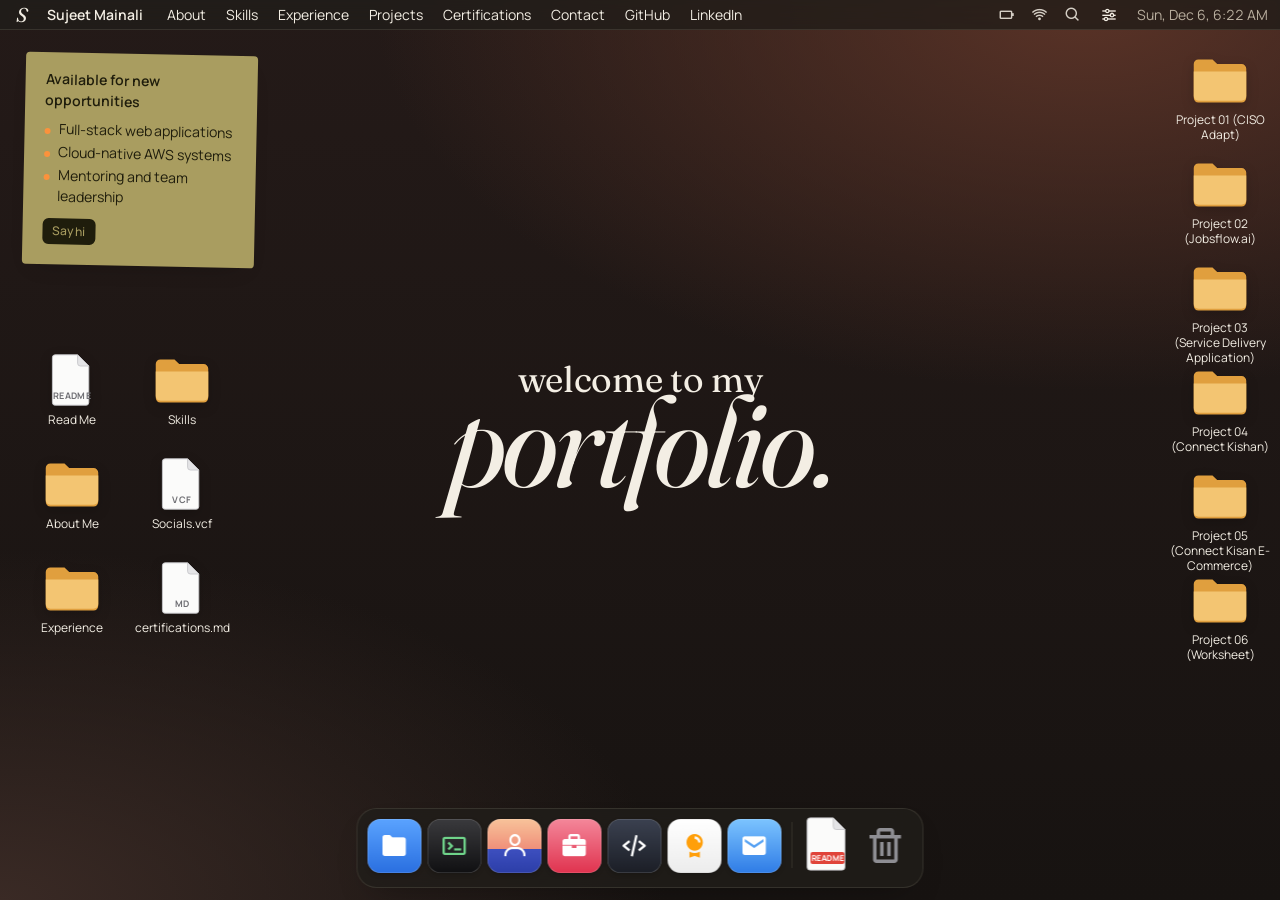
==== commit 59e7909a: "feat: add control center and terminal functionality - Implemented a control center for managing appe" ====
--- a/index.html
+++ b/index.html
@@ -53,7 +53,7 @@
     <link rel="preconnect" href="https://fonts.googleapis.com" />
     <link rel="preconnect" href="https://fonts.gstatic.com" crossorigin />
     <link
-      href="https://fonts.googleapis.com/css2?family=Instrument+Sans:wght@400;500;600&family=Newsreader:opsz,wght@6..72,400;6..72,500&display=swap"
+      href="https://fonts.googleapis.com/css2?family=Fraunces:ital,opsz,wght@0,9..144,400..600;1,9..144,400..600&family=Manrope:wght@400;500;600;700&display=swap"
       rel="stylesheet"
     />
 
@@ -108,600 +108,862 @@
           theme = localStorage.getItem("theme");
         } catch (e) {}
         if (!theme) {
-          theme = window.matchMedia("(prefers-color-scheme: dark)").matches
-            ? "dark"
-            : "light";
+          theme = "dark";
+        }
+        if (theme === "auto") {
+          theme = window.matchMedia("(prefers-color-scheme: dark)").matches ? "dark" : "light";
         }
         document.documentElement.setAttribute("data-theme", theme);
       })();
     </script>
-  </head>
+    </head>
 
   <body>
-    <a class="skip-link" href="#main">Skip to content</a>
-
-    <!--===== HEADER =====-->
-    <header class="header" id="header">
-      <nav class="nav container" aria-label="Main">
-        <a href="#home" class="nav__logo">Sujeet<span>.</span></a>
-
-        <div class="nav__menu" id="nav-menu">
-          <ul class="nav__list">
-            <li><a href="#about" class="nav__link">About</a></li>
-            <li><a href="#skills" class="nav__link">Skills</a></li>
-            <li><a href="#experience" class="nav__link">Experience</a></li>
-            <li><a href="#projects" class="nav__link">Projects</a></li>
-            <li><a href="#contact" class="nav__link">Contact</a></li>
-          </ul>
-        </div>
-
-        <div class="nav__actions">
-          <button class="icon-btn" type="button" id="house-toggle">
-            <i class="bx bx-home-alt" aria-hidden="true"></i>
+    <a class="skip-link" href="#desktop">Skip to desktop</a>
+
+    <!--===== MENU BAR =====-->
+    <header class="menubar" id="menubar">
+      <div class="menubar__left">
+        <span class="menubar__mark" aria-hidden="true">S</span>
+        <strong class="menubar__name">Sujeet Mainali</strong>
+        <nav class="menubar__menu" aria-label="Sections">
+          <button class="menubar__btn" type="button" data-open="about">About</button>
+          <button class="menubar__btn" type="button" data-open="skills">Skills</button>
+          <button class="menubar__btn" type="button" data-open="experience">Experience</button>
+          <button class="menubar__btn" type="button" data-open="projects">Projects</button>
+          <button class="menubar__btn" type="button" data-open="certifications">Certifications</button>
+          <button class="menubar__btn" type="button" data-open="contact">Contact</button>
+          <a class="menubar__btn" href="https://github.com/sujeetmainali" target="_blank" rel="noopener">GitHub</a>
+          <a class="menubar__btn" href="https://www.linkedin.com/in/sujeetmainali/" target="_blank" rel="noopener">LinkedIn</a>
+        </nav>
+      </div>
+      <div class="menubar__right">
+        <i class="bx bx-battery menubar__sys" aria-hidden="true"></i>
+        <i class="bx bx-wifi menubar__sys" aria-hidden="true"></i>
+        <i class="bx bx-search menubar__sys" aria-hidden="true"></i>
+        <button class="menubar__icon" type="button" id="cc-toggle" aria-label="Control Center" aria-expanded="false" aria-controls="cc">
+          <i class="bx bx-slider-alt" aria-hidden="true"></i>
+        </button>
+        <time class="menubar__clock" id="clock"></time>
+      </div>
+    </header>
+
+    <!--===== ICONS =====-->
+    <svg width="0" height="0" style="position:absolute" aria-hidden="true" focusable="false">
+      <symbol id="ic-folder" viewBox="0 0 64 52">
+        <path d="M4 9a5 5 0 0 1 5-5h15l5 5h26a5 5 0 0 1 5 5v31a5 5 0 0 1-5 5H9a5 5 0 0 1-5-5z" fill="#e09f3e"/>
+        <path d="M4 17h56v26a5 5 0 0 1-5 5H9a5 5 0 0 1-5-5z" fill="#f3c572"/>
+      </symbol>
+      <symbol id="ic-doc" viewBox="0 0 48 60">
+        <path d="M6 3h24l12 12v39a3 3 0 0 1-3 3H6a3 3 0 0 1-3-3V6a3 3 0 0 1 3-3z" fill="#fbfbfa" stroke="#c9c9cc"/>
+        <path d="M30 3v9a3 3 0 0 0 3 3h9" fill="#e4e4e6" stroke="#c9c9cc"/>
+      </symbol>
+    </svg>
+
+    <!--===== CONTROL CENTER =====-->
+    <section class="cc" id="cc" hidden aria-label="Control Center">
+      <div class="cc__card">
+        <p class="cc__label">Appearance</p>
+        <div class="cc__row">
+          <button class="cc__tile" type="button" data-theme-pick="light" aria-pressed="false">
+            <span class="cc__thumb cc__thumb--light" aria-hidden="true"></span><span class="cc__name">Light</span>
           </button>
-          <button
-            class="icon-btn"
-            id="theme-toggle"
-            aria-label="Toggle dark mode"
-            type="button"
-          >
-            <i class="bx bx-moon" aria-hidden="true"></i>
+          <button class="cc__tile" type="button" data-theme-pick="dark" aria-pressed="false">
+            <span class="cc__thumb cc__thumb--dark" aria-hidden="true"></span><span class="cc__name">Dark</span>
           </button>
-          <button
-            class="icon-btn nav__toggle"
-            id="nav-toggle"
-            type="button"
-            aria-label="Open menu"
-            aria-expanded="false"
-            aria-controls="nav-menu"
-          >
-            <i class="bx bx-menu" aria-hidden="true"></i>
+          <button class="cc__tile" type="button" data-theme-pick="auto" aria-pressed="false">
+            <span class="cc__thumb cc__thumb--auto" aria-hidden="true"></span><span class="cc__name">Auto</span>
           </button>
         </div>
+      </div>
+
+      <div class="cc__card">
+        <p class="cc__label">Wallpaper</p>
+        <div class="cc__row cc__row--4">
+          <button class="cc__tile" type="button" data-wall-pick="auto" aria-pressed="false">
+            <span class="cc__thumb cc__thumb--wall-auto" aria-hidden="true"><i class="bx bx-time-five"></i></span><span class="cc__name">Auto</span>
+          </button>
+          <button class="cc__tile" type="button" data-wall-pick="dawn" aria-pressed="false">
+            <span class="cc__thumb cc__thumb--dawn" aria-hidden="true"></span><span class="cc__name">Dawn</span>
+          </button>
+          <button class="cc__tile" type="button" data-wall-pick="aurora" aria-pressed="false">
+            <span class="cc__thumb cc__thumb--aurora" aria-hidden="true"></span><span class="cc__name">Aurora</span>
+          </button>
+          <button class="cc__tile" type="button" data-wall-pick="topo" aria-pressed="false">
+            <span class="cc__thumb cc__thumb--topo" aria-hidden="true"></span><span class="cc__name">Topographic</span>
+          </button>
+        </div>
+        <p class="cc__note" id="cc-wall-note">Auto follows your clock: dawn, then day, then evening.</p>
+      </div>
+
+      <div class="cc__card cc__card--switch">
+        <div>
+          <p class="cc__label">Sound effects</p>
+          <p class="cc__note">Soft clicks when folders and windows open.</p>
+        </div>
+        <button class="switch" type="button" role="switch" aria-checked="false" id="cc-sound" aria-label="Sound effects">
+          <span></span>
+        </button>
+      </div>
+    </section>
+
+    <!--===== DESKTOP =====-->
+    <main class="desktop" id="desktop">
+      <div class="desk-title" aria-hidden="true">
+        <p class="desk-title__small">welcome to my</p>
+        <p class="desk-title__big">portfolio.</p>
+      </div>
+
+      <nav class="icons" aria-label="Desktop">
+        <button class="icon" type="button" data-open="welcome">
+          <span class="icon__art"><svg viewBox="0 0 48 60" aria-hidden="true"><use href="#ic-doc"/></svg><span class="icon__badge">README</span></span>
+          <span class="icon__label">Read Me</span>
+        </button>
+        <button class="icon" type="button" data-open="about">
+          <span class="icon__art"><svg viewBox="0 0 64 52" aria-hidden="true"><use href="#ic-folder"/></svg></span>
+          <span class="icon__label">About Me</span>
+        </button>
+        <button class="icon" type="button" data-open="experience">
+          <span class="icon__art"><svg viewBox="0 0 64 52" aria-hidden="true"><use href="#ic-folder"/></svg></span>
+          <span class="icon__label">Experience</span>
+        </button>
+        <button class="icon" type="button" data-open="skills">
+          <span class="icon__art"><svg viewBox="0 0 64 52" aria-hidden="true"><use href="#ic-folder"/></svg></span>
+          <span class="icon__label">Skills</span>
+        </button>
+        <button class="icon" type="button" data-open="contact">
+          <span class="icon__art"><svg viewBox="0 0 48 60" aria-hidden="true"><use href="#ic-doc"/></svg><span class="icon__badge">VCF</span></span>
+          <span class="icon__label">Socials.vcf</span>
+        </button>
+        <button class="icon" type="button" data-open="certifications">
+          <span class="icon__art"><svg viewBox="0 0 48 60" aria-hidden="true"><use href="#ic-doc"/></svg><span class="icon__badge">MD</span></span>
+          <span class="icon__label">certifications.md</span>
+        </button>
+        <button class="icon" type="button" data-open="proj-0">
+          <span class="icon__art"><svg viewBox="0 0 64 52" aria-hidden="true"><use href="#ic-folder"/></svg></span>
+          <span class="icon__label">Project 01 (CISO Adapt)</span>
+        </button>
+        <button class="icon" type="button" data-open="proj-1">
+          <span class="icon__art"><svg viewBox="0 0 64 52" aria-hidden="true"><use href="#ic-folder"/></svg></span>
+          <span class="icon__label">Project 02 (Jobsflow.ai)</span>
+        </button>
+        <button class="icon" type="button" data-open="proj-2">
+          <span class="icon__art"><svg viewBox="0 0 64 52" aria-hidden="true"><use href="#ic-folder"/></svg></span>
+          <span class="icon__label">Project 03 (Service Delivery Application)</span>
+        </button>
+        <button class="icon" type="button" data-open="proj-3">
+          <span class="icon__art"><svg viewBox="0 0 64 52" aria-hidden="true"><use href="#ic-folder"/></svg></span>
+          <span class="icon__label">Project 04 (Connect Kishan)</span>
+        </button>
+        <button class="icon" type="button" data-open="proj-4">
+          <span class="icon__art"><svg viewBox="0 0 64 52" aria-hidden="true"><use href="#ic-folder"/></svg></span>
+          <span class="icon__label">Project 05 (Connect Kisan E-Commerce)</span>
+        </button>
+        <button class="icon" type="button" data-open="proj-5">
+          <span class="icon__art"><svg viewBox="0 0 64 52" aria-hidden="true"><use href="#ic-folder"/></svg></span>
+          <span class="icon__label">Project 06 (Worksheet)</span>
+        </button>
       </nav>
-    </header>
-
-    <main class="main" id="main">
-      <!--===== HOUSE PLAN (walk-through mode) =====-->
-      <section class="house container" id="house" aria-labelledby="house-title" hidden>
-        <div class="house__head">
-          <div>
-            <h2 class="house__title" id="house-title">Walk through the house</h2>
-            <p class="house__sub">Pick a room, or use the arrow keys to move between them.</p>
-          </div>
-          <button class="btn btn--ghost btn--sm" type="button" id="house-exit">Leave the house</button>
-        </div>
-
-        <div class="house-scene" id="house-scene" aria-hidden="true">
-          <div class="house-labels" id="house-labels"></div>
-        </div>
-
-        <div class="plan" id="plan">
-          <button class="room" type="button" data-room="about">
-            <span class="room__name">Study</span>
-            <span class="room__meta">Background and 4+ years</span>
-          </button>
-          <button class="room" type="button" data-room="skills">
-            <span class="room__name">Living room</span>
-            <span class="room__meta">33 tools in 4 groups</span>
-          </button>
-          <button class="room" type="button" data-room="experience">
-            <span class="room__name">Workshop</span>
-            <span class="room__meta">3 roles</span>
-          </button>
-          <button class="room" type="button" data-room="projects">
-            <span class="room__name">Gallery</span>
-            <span class="room__meta">6 projects</span>
-          </button>
-          <button class="room" type="button" data-room="certifications">
-            <span class="room__name">Library</span>
-            <span class="room__meta">2 certificates</span>
-          </button>
-          <button class="room" type="button" data-room="contact">
-            <span class="room__name">Porch</span>
-            <span class="room__meta">Email, LinkedIn, GitHub</span>
-          </button>
-          <button class="room room--home" type="button" data-room="home">
-            <span class="room__name">Entrance hall</span>
-            <span class="room__meta">Start here</span>
-          </button>
-        </div>
-
-        <div class="walk">
-          <p class="walk__now">You are in <strong id="walk-now">Entrance hall</strong></p>
-          <div class="walk__btns">
-            <button class="btn btn--ghost btn--sm" type="button" id="walk-prev">
-              <i class="bx bx-left-arrow-alt" aria-hidden="true"></i> Previous room
-            </button>
-            <button class="btn btn--ghost btn--sm" type="button" id="walk-next">
-              Next room <i class="bx bx-right-arrow-alt" aria-hidden="true"></i>
-            </button>
-          </div>
-        </div>
-      </section>
-      <!--===== HOME =====-->
-      <section class="hero container" id="home">
-        <div class="hero__text" data-reveal>
-          <p class="hero__status">
-            <span class="status-dot" aria-hidden="true"></span>
-            Available for new opportunities
-          </p>
-          <h1 class="hero__title">Sujeet Mainali</h1>
-          <p class="hero__role">
-            Full-Stack Developer &amp; Senior Software Engineer
-          </p>
-          <p class="hero__lede">
-            I design and build scalable web applications end-to-end, from clean,
-            responsive front-ends to robust APIs and cloud infrastructure, with a
-            focus on clean code and real product impact.
-          </p>
-
-          <div class="hero__actions">
-            <a href="#projects" class="btn">View projects</a>
-            <a href="#contact" class="btn btn--ghost">Get in touch</a>
-          </div>
-
-          <div class="hero__social">
-            <button class="house-start-btn" type="button" id="house-start">
-              Walk through the house
-              <i class="bx bx-right-arrow-alt" aria-hidden="true"></i>
-            </button>
-            <a
-              href="https://github.com/sujeetmainali"
-              class="icon-btn"
-              target="_blank"
-              rel="noopener"
-              aria-label="GitHub"
-              ><i class="bx bxl-github" aria-hidden="true"></i
-            ></a>
-            <a
-              href="https://www.linkedin.com/in/sujeetmainali/"
-              class="icon-btn"
-              target="_blank"
-              rel="noopener"
-              aria-label="LinkedIn"
-              ><i class="bx bxl-linkedin" aria-hidden="true"></i
-            ></a>
-            <a
-              href="mailto:mainalisujeet@gmail.com"
-              class="icon-btn"
-              aria-label="Email"
-              ><i class="bx bx-envelope" aria-hidden="true"></i
-            ></a>
-          </div>
-        </div>
-
-        <figure class="hero__portrait" data-reveal data-reveal-delay="1">
-          <img
-            src="./images/profilepic.jpeg"
-            alt="Sujeet Mainali, Full-Stack Developer and Senior Software Engineer"
-            width="600"
-            height="600"
-          />
-          <figcaption class="hero__now">
-            <span class="hero__now-label">Now</span>
-            <span>Senior Software Engineer at Cyberensic.ai</span>
-          </figcaption>
-        </figure>
-      </section>
-
-      <!--===== ABOUT =====-->
-      <section class="section container" id="about" aria-labelledby="about-title">
-        <header class="section-head" data-reveal>
-          <span class="section-index">01</span>
-          <h2 class="section-title" id="about-title">About me</h2>
-          <p class="section-sub">Who I am</p>
-        </header>
-
-        <div class="about">
-          <div class="about__body" data-reveal>
-            <h3 class="about__lead">
-              Full-Stack Developer with 4+ years of experience
-            </h3>
-            <p>
-              I have expertise across the full SDLC, from architecture to
-              deployment. I'm skilled in JavaScript, TypeScript, clean coding
-              practices, and design patterns, and I enjoy solving hard problems
-              as part of a collaborative team. I'm dedicated to delivering
-              innovative solutions and driving project success - and I genuinely
-              enjoy mentoring junior developers along the way.
-            </p>
-            <p>
-              I hold a BSc (Hons) in Computing from Islington College, in
-              affiliation with London Metropolitan University.
-            </p>
-          </div>
-
-          <dl class="stats" data-reveal data-reveal-delay="1">
-            <div class="stat">
-              <dt>Years experience</dt>
-              <dd><span data-count="4" data-suffix="+">4+</span></dd>
+
+      <aside class="note" aria-label="Availability">
+        <p class="note__title">Available for new opportunities</p>
+        <ul class="note__list">
+          <li>Full-stack web applications</li>
+          <li>Cloud-native AWS systems</li>
+          <li>Mentoring and team leadership</li>
+        </ul>
+        <button class="note__btn" type="button" data-open="contact">Say hi</button>
+      </aside>
+
+<section class="win" data-win="welcome" hidden aria-label="Read Me">
+        <header class="win__bar" data-drag>
+          <div class="win__lights">
+            <button class="light light--close" type="button" data-close aria-label="Close"></button>
+            <button class="light light--min" type="button" data-min aria-label="Minimise"></button>
+            <button class="light light--max" type="button" data-max aria-label="Maximise"></button>
+          </div>
+          <h2 class="win__title">Read Me</h2>
+        </header>
+        <div class="win__body">
+          <section id="home" class="hero">
+            <div class="hero__text">
+              <p class="hero__status"><span class="status-dot" aria-hidden="true"></span>Available for new opportunities</p>
+              <h1 class="hero__title">Sujeet Mainali</h1>
+              <p class="hero__role">Full-Stack Developer &amp; Senior Software Engineer</p>
+              <p class="hero__lede">
+                I design and build scalable web applications end-to-end, from clean,
+                responsive front-ends to robust APIs and cloud infrastructure, with a
+                focus on clean code and real product impact.
+              </p>
+              <div class="hero__actions">
+                <button class="btn" type="button" data-open="projects">View projects</button>
+                <button class="btn btn--ghost" type="button" data-open="contact">Get in touch</button>
+              </div>
+              <div class="hero__actions">
+                <button class="btn btn--ghost" type="button" id="house-start" data-open="house">Walk through the house</button>
+              </div>
+              <div class="hero__social">
+                <a class="icon-btn" href="https://github.com/sujeetmainali" target="_blank" rel="noopener" aria-label="GitHub"><i class="bx bxl-github" aria-hidden="true"></i></a>
+                <a class="icon-btn" href="https://www.linkedin.com/in/sujeetmainali/" target="_blank" rel="noopener" aria-label="LinkedIn"><i class="bx bxl-linkedin" aria-hidden="true"></i></a>
+                <a class="icon-btn" href="mailto:mainalisujeet@gmail.com" aria-label="Email"><i class="bx bx-envelope" aria-hidden="true"></i></a>
+              </div>
             </div>
-            <div class="stat">
-              <dt>Major projects</dt>
-              <dd><span data-count="6" data-suffix="+">6+</span></dd>
+            <figure class="hero__portrait">
+              <img src="./images/profilepic.jpeg" alt="Sujeet Mainali, Full-Stack Developer and Senior Software Engineer" width="600" height="600" />
+              <figcaption class="hero__now"><strong>Now</strong> Senior Software Engineer at Cyberensic.ai</figcaption>
+            </figure>
+          </section>
+        </div>
+      </section>
+
+<section class="win" data-win="about" hidden aria-label="About Me">
+        <header class="win__bar" data-drag>
+          <div class="win__lights">
+            <button class="light light--close" type="button" data-close aria-label="Close"></button>
+            <button class="light light--min" type="button" data-min aria-label="Minimise"></button>
+            <button class="light light--max" type="button" data-max aria-label="Maximise"></button>
+          </div>
+          <h2 class="win__title">About Me</h2>
+        </header>
+        <div class="win__body">
+          <section id="about">
+            <div class="about__body">
+              <h3 class="about__lead">Full-Stack Developer with 4+ years of experience</h3>
+              <p>
+                I have expertise across the full SDLC, from architecture to deployment. I'm
+                skilled in JavaScript, TypeScript, clean coding practices, and design patterns,
+                and I enjoy solving hard problems as part of a collaborative team. I'm dedicated
+                to delivering innovative solutions and driving project success - and I genuinely
+                enjoy mentoring junior developers along the way.
+              </p>
+              <p>
+                I hold a BSc (Hons) in Computing from Islington College, in affiliation with
+                London Metropolitan University.
+              </p>
             </div>
-            <div class="stat">
-              <dt>Companies</dt>
-              <dd><span data-count="3">3</span></dd>
+            <dl class="stats">
+              <div class="stat">
+                <dt>Years experience</dt>
+                <dd><span data-count="4" data-suffix="+">4+</span></dd>
+              </div>
+              <div class="stat">
+                <dt>Major projects</dt>
+                <dd><span data-count="6" data-suffix="+">6+</span></dd>
+              </div>
+              <div class="stat">
+                <dt>Companies</dt>
+                <dd><span data-count="3">3</span></dd>
+              </div>
+            </dl>
+          </section>
+        </div>
+      </section>
+
+<section class="win" data-win="skills" hidden aria-label="Skills">
+        <header class="win__bar" data-drag>
+          <div class="win__lights">
+            <button class="light light--close" type="button" data-close aria-label="Close"></button>
+            <button class="light light--min" type="button" data-min aria-label="Minimise"></button>
+            <button class="light light--max" type="button" data-max aria-label="Maximise"></button>
+          </div>
+          <h2 class="win__title">Skills</h2>
+        </header>
+        <div class="win__body">
+          <section id="skills">
+            <h2 class="sr-only">Skills</h2>
+            <div class="skills">
+              <div class="skill-group">
+                <h3 class="skill-group__title"><i class="bx bx-code-alt" aria-hidden="true"></i> Languages</h3>
+                <div class="tags">
+                  <span class="tag skill-tag">JavaScript</span>
+                  <span class="tag skill-tag">TypeScript</span>
+                  <span class="tag skill-tag">C#</span>
+                  <span class="tag skill-tag">Python</span>
+                  <span class="tag skill-tag">HTML5</span>
+                  <span class="tag skill-tag">CSS3</span>
+                  <span class="tag skill-tag">SQL</span>
+                </div>
+              </div>
+              <div class="skill-group">
+                <h3 class="skill-group__title"><i class="bx bx-layer" aria-hidden="true"></i> Frameworks &amp; libraries</h3>
+                <div class="tags">
+                  <span class="tag skill-tag">React.js</span>
+                  <span class="tag skill-tag">Next.js</span>
+                  <span class="tag skill-tag">Node.js</span>
+                  <span class="tag skill-tag">Nest.js</span>
+                  <span class="tag skill-tag">Express.js</span>
+                  <span class="tag skill-tag">FastAPI</span>
+                  <span class="tag skill-tag">GraphQL</span>
+                  <span class="tag skill-tag">Apollo</span>
+                  <span class="tag skill-tag">Redux Toolkit</span>
+                  <span class="tag skill-tag">React Query</span>
+                  <span class="tag skill-tag">Tailwind CSS</span>
+                  <span class="tag skill-tag">Shadcn UI</span>
+                  <span class="tag skill-tag">Chakra UI</span>
+                  <span class="tag skill-tag">Material UI</span>
+                  <span class="tag skill-tag">Vitest</span>
+                </div>
+              </div>
+              <div class="skill-group">
+                <h3 class="skill-group__title"><i class="bx bx-data" aria-hidden="true"></i> Databases</h3>
+                <div class="tags">
+                  <span class="tag skill-tag">PostgreSQL</span>
+                  <span class="tag skill-tag">MySQL</span>
+                  <span class="tag skill-tag">MongoDB</span>
+                  <span class="tag skill-tag">TypeORM</span>
+                  <span class="tag skill-tag">Prisma</span>
+                </div>
+              </div>
+              <div class="skill-group">
+                <h3 class="skill-group__title"><i class="bx bxs-cloud" aria-hidden="true"></i> Cloud &amp; DevOps</h3>
+                <div class="tags">
+                  <span class="tag skill-tag">AWS</span>
+                  <span class="tag skill-tag">Docker</span>
+                  <span class="tag skill-tag">Linux</span>
+                  <span class="tag skill-tag">Git</span>
+                  <span class="tag skill-tag">GitHub Actions</span>
+                  <span class="tag skill-tag">Nginx</span>
+                </div>
+              </div>
             </div>
-          </dl>
-        </div>
-      </section>
-
-      <!--===== SKILLS =====-->
-      <section class="section container" id="skills" aria-labelledby="skills-title">
-        <header class="section-head" data-reveal>
-          <span class="section-index">02</span>
-          <h2 class="section-title" id="skills-title">Skills</h2>
-          <p class="section-sub">What I work with</p>
-        </header>
-
-        <div class="skills">
-          <div class="skill-group" data-reveal>
-            <h3 class="skill-group__title"><i class="bx bx-code-alt" aria-hidden="true"></i> Languages</h3>
-            <div class="tags">
-              <span class="tag skill-tag">JavaScript</span>
-              <span class="tag skill-tag">TypeScript</span>
-              <span class="tag skill-tag">C#</span>
-              <span class="tag skill-tag">Python</span>
-              <span class="tag skill-tag">HTML5</span>
-              <span class="tag skill-tag">CSS3</span>
-              <span class="tag skill-tag">SQL</span>
+            <p class="hint">Skills used in a project open that project in the Projects window.</p>
+          </section>
+        </div>
+      </section>
+
+<section class="win" data-win="experience" hidden aria-label="Experience">
+        <header class="win__bar" data-drag>
+          <div class="win__lights">
+            <button class="light light--close" type="button" data-close aria-label="Close"></button>
+            <button class="light light--min" type="button" data-min aria-label="Minimise"></button>
+            <button class="light light--max" type="button" data-max aria-label="Maximise"></button>
+          </div>
+          <h2 class="win__title">Experience</h2>
+        </header>
+        <div class="win__body">
+          <section id="experience">
+            <h2 class="sr-only">Experience</h2>
+            <div class="timeline">
+              <details class="job" open>
+                <summary class="job__summary">
+                  <span class="job__when">Jul 2026 – Present</span>
+                  <span class="job__main">
+                    <span class="job__role">Senior Software Engineer</span>
+                    <span class="job__company">Cyberensic.ai</span>
+                  </span>
+                  <i class="bx bx-chevron-down job__chev" aria-hidden="true"></i>
+                </summary>
+                <ul class="job__list">
+                  <li>Design and architect end-to-end features technically.</li>
+                  <li>Drive product optimization and enhancement.</li>
+                </ul>
+              </details>
+              <details class="job" open>
+                <summary class="job__summary">
+                  <span class="job__when">Oct 2024 – Jun 2026</span>
+                  <span class="job__main">
+                    <span class="job__role">Full Stack Engineer</span>
+                    <span class="job__company">Jams Assist, Inc. · Manteca, CA</span>
+                  </span>
+                  <i class="bx bx-chevron-down job__chev" aria-hidden="true"></i>
+                </summary>
+                <ul class="job__list">
+                  <li>Built responsive, user-friendly interfaces with Next.js, TSX, Shadcn UI and Tailwind CSS.</li>
+                  <li>Developed scalable server-side logic with FastAPI, Docker, LangGraph.</li>
+                  <li>Modeled NoSQL database schemas for high-throughput record storage.</li>
+                </ul>
+              </details>
+              <details class="job">
+                <summary class="job__summary">
+                  <span class="job__when">Jun 2022 – Oct 2024</span>
+                  <span class="job__main">
+                    <span class="job__role">Full Stack Engineer</span>
+                    <span class="job__company">Information Care Pvt. Ltd · Kathmandu</span>
+                  </span>
+                  <i class="bx bx-chevron-down job__chev" aria-hidden="true"></i>
+                </summary>
+                <ul class="job__list">
+                  <li>Implemented Atomic Design and clean-code principles across React.js interfaces.</li>
+                  <li>Built scalable back-end services with Node.js and Express.js.</li>
+                  <li>Modeled schemas and relationships in MySQL/PostgreSQL using TypeORM.</li>
+                  <li>Designed RESTful and GraphQL APIs connecting front-end and back-end systems.</li>
+                  <li>Mentored interns and junior developers through code reviews and guidance.</li>
+                </ul>
+              </details>
             </div>
-          </div>
-
-          <div class="skill-group" data-reveal data-reveal-delay="1">
-            <h3 class="skill-group__title"><i class="bx bx-layer" aria-hidden="true"></i> Frameworks &amp; libraries</h3>
-            <div class="tags">
-              <span class="tag skill-tag">React.js</span>
-              <span class="tag skill-tag">Next.js</span>
-              <span class="tag skill-tag">Node.js</span>
-              <span class="tag skill-tag">Nest.js</span>
-              <span class="tag skill-tag">Express.js</span>
-              <span class="tag skill-tag">FastAPI</span>
-              <span class="tag skill-tag">GraphQL</span>
-              <span class="tag skill-tag">Apollo</span>
-              <span class="tag skill-tag">Redux Toolkit</span>
-              <span class="tag skill-tag">React Query</span>
-              <span class="tag skill-tag">Tailwind CSS</span>
-              <span class="tag skill-tag">Shadcn UI</span>
-              <span class="tag skill-tag">Chakra UI</span>
-              <span class="tag skill-tag">Material UI</span>
-              <span class="tag skill-tag">Vitest</span>
-            </div>
-          </div>
-
-          <div class="skill-group" data-reveal>
-            <h3 class="skill-group__title"><i class="bx bx-data" aria-hidden="true"></i> Databases</h3>
-            <div class="tags">
-              <span class="tag skill-tag">PostgreSQL</span>
-              <span class="tag skill-tag">MySQL</span>
-              <span class="tag skill-tag">MongoDB</span>
-              <span class="tag skill-tag">TypeORM</span>
-              <span class="tag skill-tag">Prisma</span>
-            </div>
-          </div>
-
-          <div class="skill-group" data-reveal data-reveal-delay="1">
-            <h3 class="skill-group__title"><i class="bx bxs-cloud" aria-hidden="true"></i> Cloud &amp; DevOps</h3>
-            <div class="tags">
-              <span class="tag skill-tag">AWS</span>
-              <span class="tag skill-tag">Docker</span>
-              <span class="tag skill-tag">Linux</span>
-              <span class="tag skill-tag">Git</span>
-              <span class="tag skill-tag">GitHub Actions</span>
-              <span class="tag skill-tag">Nginx</span>
-            </div>
-          </div>
-        </div>
-        <p class="hint" data-reveal>
-          Skills used in a project link to that project in the list below.
-        </p>
-      </section>
-
-      <!--===== EXPERIENCE =====-->
-      <section class="section container" id="experience" aria-labelledby="experience-title">
-        <header class="section-head" data-reveal>
-          <span class="section-index">03</span>
-          <h2 class="section-title" id="experience-title">Experience</h2>
-          <p class="section-sub">Where I've worked</p>
-        </header>
-
-        <div class="timeline">
-          <details class="job" data-reveal open>
-            <summary class="job__summary">
-              <span class="job__when">Jul 2026 – Present</span>
-              <span class="job__main">
-                <span class="job__role">Senior Software Engineer</span>
-                <span class="job__company">Cyberensic.ai</span>
-              </span>
-              <i class="bx bx-chevron-down job__chev" aria-hidden="true"></i>
-            </summary>
-            <ul class="job__list">
-              <li>Design and architect end-to-end features technically.</li>
-              <li>Drive product optimization and enhancement.</li>
-            </ul>
-          </details>
-
-          <details class="job" data-reveal data-reveal-delay="1" open>
-            <summary class="job__summary">
-              <span class="job__when">Oct 2024 – Jun 2026</span>
-              <span class="job__main">
-                <span class="job__role">Full Stack Engineer</span>
-                <span class="job__company">Jams Assist, Inc. · Manteca, CA</span>
-              </span>
-              <i class="bx bx-chevron-down job__chev" aria-hidden="true"></i>
-            </summary>
-            <ul class="job__list">
-              <li>
-                Built responsive, user-friendly interfaces with Next.js, TSX,
-                Shadcn UI and Tailwind CSS.
+          </section>
+        </div>
+      </section>
+
+      <!--===== WINDOW: PROJECTS (Finder) =====-->
+      <section class="win win--finder" data-win="projects" hidden aria-label="Projects">
+        <header class="win__bar" data-drag>
+          <div class="win__lights">
+            <button class="light light--close" type="button" data-close aria-label="Close"></button>
+            <button class="light light--min" type="button" data-min aria-label="Minimise"></button>
+            <button class="light light--max" type="button" data-max aria-label="Maximise"></button>
+          </div>
+          <h2 class="win__title">Projects</h2>
+        </header>
+        <div class="win__body win__body--finder">
+          <div class="finder">
+            <aside class="finder__side" aria-label="Sidebar">
+              <p class="finder__group">Favorites</p>
+              <button class="finder__item is-current" type="button" data-open="projects"><i class="bx bx-folder" aria-hidden="true"></i> Projects</button>
+              <button class="finder__item" type="button" data-open="about"><i class="bx bx-user" aria-hidden="true"></i> About Me</button>
+              <button class="finder__item" type="button" data-open="skills"><i class="bx bx-code-alt" aria-hidden="true"></i> Skills</button>
+              <button class="finder__item" type="button" data-open="experience"><i class="bx bx-briefcase" aria-hidden="true"></i> Experience</button>
+              <p class="finder__group">Locations</p>
+              <button class="finder__item" type="button" data-open="certifications"><i class="bx bx-award" aria-hidden="true"></i> Certifications</button>
+              <button class="finder__item" type="button" data-open="contact"><i class="bx bx-envelope" aria-hidden="true"></i> Contact</button>
+            </aside>
+            <section class="finder__main" id="projects" aria-labelledby="projects-title">
+              <header class="finder__top">
+                <h2 class="finder__title" id="projects-title">Projects</h2>
+                <p class="filter__count" id="filter-count" aria-live="polite"></p>
+              </header>
+              <div class="filter">
+                <div class="filter__chips" id="filter-chips" role="group" aria-label="Filter projects by technology"></div>
+              </div>
+              <div class="finder__grid" id="project-list">
+              <button class="pfolder" type="button" data-open="proj-0" data-stack="Node.js|PostgreSQL|Prisma|AWS">
+                <span class="pfolder__art"><svg viewBox="0 0 64 52" aria-hidden="true"><use href="#ic-folder"/></svg></span>
+                <span class="pfolder__label">Project 01 (CISO Adapt)</span>
+              </button>
+              <button class="pfolder" type="button" data-open="proj-1" data-stack="Next.js|FastAPI|LangGraph|Tailwind CSS">
+                <span class="pfolder__art"><svg viewBox="0 0 64 52" aria-hidden="true"><use href="#ic-folder"/></svg></span>
+                <span class="pfolder__label">Project 02 (Jobsflow.ai)</span>
+              </button>
+              <button class="pfolder" type="button" data-open="proj-2" data-stack="Node.js|React.js|PostgreSQL|TypeORM|GraphQL|WebSocket">
+                <span class="pfolder__art"><svg viewBox="0 0 64 52" aria-hidden="true"><use href="#ic-folder"/></svg></span>
+                <span class="pfolder__label">Project 03 (Service Delivery Application)</span>
+              </button>
+              <button class="pfolder" type="button" data-open="proj-3" data-stack="Node.js|React.js|PostgreSQL|TypeORM|REST API">
+                <span class="pfolder__art"><svg viewBox="0 0 64 52" aria-hidden="true"><use href="#ic-folder"/></svg></span>
+                <span class="pfolder__label">Project 04 (Connect Kishan)</span>
+              </button>
+              <button class="pfolder" type="button" data-open="proj-4" data-stack="Next.js|Node.js|GraphQL|PostgreSQL|Tailwind CSS">
+                <span class="pfolder__art"><svg viewBox="0 0 64 52" aria-hidden="true"><use href="#ic-folder"/></svg></span>
+                <span class="pfolder__label">Project 05 (Connect Kisan E-Commerce)</span>
+              </button>
+              <button class="pfolder" type="button" data-open="proj-5" data-stack="Node.js|React.js|PostgreSQL|TypeGraphQL|Apollo">
+                <span class="pfolder__art"><svg viewBox="0 0 64 52" aria-hidden="true"><use href="#ic-folder"/></svg></span>
+                <span class="pfolder__label">Project 06 (Worksheet)</span>
+              </button>
+              </div>
+              <p class="hint">Open a folder to read about the project. Tags inside it filter this list.</p>
+            </section>
+          </div>
+        </div>
+      </section>
+
+      <!--===== WINDOW: PROJECT 1 =====-->
+      <section class="win win--project" data-win="proj-0" hidden aria-label="CISO Adapt">
+        <header class="win__bar" data-drag>
+          <div class="win__lights">
+            <button class="light light--close" type="button" data-close aria-label="Close"></button>
+            <button class="light light--min" type="button" data-min aria-label="Minimise"></button>
+            <button class="light light--max" type="button" data-max aria-label="Maximise"></button>
+          </div>
+          <h2 class="win__title">CISO Adapt</h2>
+        </header>
+        <div class="win__body">
+          <article class="project project--sheet" data-stack="Node.js|PostgreSQL|Prisma|AWS">
+                <div class="project__head">
+                  <h3 class="project__title">CISO Adapt</h3>
+                  <a href="https://cisoadapt.ai/" target="_blank" rel="noopener" class="icon-btn icon-btn--sm" aria-label="Visit cisoadapt.ai"><i class="bx bx-link-external" aria-hidden="true"></i></a>
+                </div>
+                <p class="project__role">Senior Software Engineer · Cyberensic.ai</p>
+                <p class="project__text">
+                  An AI-powered Governance, Risk, and Compliance (GRC) platform that automates security
+                  operations and compliance monitoring across frameworks like ISO 27001, Essential Eight,
+                  NIST CSF and PCI DSS - with policy automation, AI-driven compliance assessments,
+                  third-party risk evaluation and incident management for organizations from SMBs to enterprises.
+                </p>
+                <div class="tags">
+                  <button class="tag tag--link" type="button" data-filter="Node.js">Node.js</button>
+                  <button class="tag tag--link" type="button" data-filter="PostgreSQL">PostgreSQL</button>
+                  <button class="tag tag--link" type="button" data-filter="Prisma">Prisma</button>
+                  <button class="tag tag--link" type="button" data-filter="AWS">AWS</button>
+                </div>
+              </article>
+        </div>
+      </section>
+
+      <!--===== WINDOW: PROJECT 2 =====-->
+      <section class="win win--project" data-win="proj-1" hidden aria-label="Jobsflow.ai">
+        <header class="win__bar" data-drag>
+          <div class="win__lights">
+            <button class="light light--close" type="button" data-close aria-label="Close"></button>
+            <button class="light light--min" type="button" data-min aria-label="Minimise"></button>
+            <button class="light light--max" type="button" data-max aria-label="Maximise"></button>
+          </div>
+          <h2 class="win__title">Jobsflow.ai</h2>
+        </header>
+        <div class="win__body">
+          <article class="project project--sheet" data-stack="Next.js|FastAPI|LangGraph|Tailwind CSS">
+                <div class="project__head">
+                  <h3 class="project__title">Jobsflow.ai</h3>
+                  <a href="https://jobsflow.ai/" target="_blank" rel="noopener" class="icon-btn icon-btn--sm" aria-label="Visit jobsflow.ai"><i class="bx bx-link-external" aria-hidden="true"></i></a>
+                </div>
+                <p class="project__role">Senior Full Stack Engineer · Jams Assist, Inc.</p>
+                <p class="project__text">
+                  AI for your job workflow - a platform bringing AI-driven automation to job-related
+                  workflows for both recruiter and candidate experiences, including resume parsing, resume
+                  scoring, AI interview, Interview scoring and suggestions, job matching, interview
+                  scheduling and candidate engagement.
+                </p>
+                <div class="tags">
+                  <button class="tag tag--link" type="button" data-filter="Next.js">Next.js</button>
+                  <button class="tag tag--link" type="button" data-filter="FastAPI">FastAPI</button>
+                  <button class="tag tag--link" type="button" data-filter="LangGraph">LangGraph</button>
+                  <button class="tag tag--link" type="button" data-filter="Tailwind CSS">Tailwind CSS</button>
+                </div>
+              </article>
+        </div>
+      </section>
+
+      <!--===== WINDOW: PROJECT 3 =====-->
+      <section class="win win--project" data-win="proj-2" hidden aria-label="Service Delivery Application">
+        <header class="win__bar" data-drag>
+          <div class="win__lights">
+            <button class="light light--close" type="button" data-close aria-label="Close"></button>
+            <button class="light light--min" type="button" data-min aria-label="Minimise"></button>
+            <button class="light light--max" type="button" data-max aria-label="Maximise"></button>
+          </div>
+          <h2 class="win__title">Service Delivery Application</h2>
+        </header>
+        <div class="win__body">
+          <article class="project project--sheet" data-stack="Node.js|React.js|PostgreSQL|TypeORM|GraphQL|WebSocket">
+                <div class="project__head">
+                  <h3 class="project__title">Service Delivery Application</h3>
+                  <a href="https://mypalika.com/" target="_blank" rel="noopener" class="icon-btn icon-btn--sm" aria-label="Visit mypalika.com"><i class="bx bx-link-external" aria-hidden="true"></i></a>
+                </div>
+                <p class="project__role">Full Stack Developer</p>
+                <p class="project__text">
+                  An all-in-one platform digitalizing municipality operations - appointments, business
+                  registration, citizen charters, profiling and verbal-dispute (Ijalas) handling, built as
+                  microservices acting as one system.
+                </p>
+                <div class="tags">
+                  <button class="tag tag--link" type="button" data-filter="Node.js">Node.js</button>
+                  <button class="tag tag--link" type="button" data-filter="React.js">React.js</button>
+                  <button class="tag tag--link" type="button" data-filter="PostgreSQL">PostgreSQL</button>
+                  <button class="tag tag--link" type="button" data-filter="TypeORM">TypeORM</button>
+                  <button class="tag tag--link" type="button" data-filter="GraphQL">GraphQL</button>
+                  <button class="tag tag--link" type="button" data-filter="WebSocket">WebSocket</button>
+                </div>
+              </article>
+        </div>
+      </section>
+
+      <!--===== WINDOW: PROJECT 4 =====-->
+      <section class="win win--project" data-win="proj-3" hidden aria-label="Connect Kishan">
+        <header class="win__bar" data-drag>
+          <div class="win__lights">
+            <button class="light light--close" type="button" data-close aria-label="Close"></button>
+            <button class="light light--min" type="button" data-min aria-label="Minimise"></button>
+            <button class="light light--max" type="button" data-max aria-label="Maximise"></button>
+          </div>
+          <h2 class="win__title">Connect Kishan</h2>
+        </header>
+        <div class="win__body">
+          <article class="project project--sheet" data-stack="Node.js|React.js|PostgreSQL|TypeORM|REST API">
+                <div class="project__head">
+                  <h3 class="project__title">Connect Kishan</h3>
+                  <a href="https://connectkisan.com" target="_blank" rel="noopener" class="icon-btn icon-btn--sm" aria-label="Visit Connect Kishan"><i class="bx bx-link-external" aria-hidden="true"></i></a>
+                </div>
+                <p class="project__role">Full Stack Developer</p>
+                <p class="project__text">
+                  An all-in-one platform for farmers combining weather forecasting, farmer registration,
+                  subsidy applications, call-center support and training - also deployed for Benighat Rural
+                  Municipality and Phetamun Municipality.
+                </p>
+                <div class="tags">
+                  <button class="tag tag--link" type="button" data-filter="Node.js">Node.js</button>
+                  <button class="tag tag--link" type="button" data-filter="React.js">React.js</button>
+                  <button class="tag tag--link" type="button" data-filter="PostgreSQL">PostgreSQL</button>
+                  <button class="tag tag--link" type="button" data-filter="TypeORM">TypeORM</button>
+                  <button class="tag tag--link" type="button" data-filter="REST API">REST API</button>
+                </div>
+              </article>
+        </div>
+      </section>
+
+      <!--===== WINDOW: PROJECT 5 =====-->
+      <section class="win win--project" data-win="proj-4" hidden aria-label="Connect Kisan E-Commerce">
+        <header class="win__bar" data-drag>
+          <div class="win__lights">
+            <button class="light light--close" type="button" data-close aria-label="Close"></button>
+            <button class="light light--min" type="button" data-min aria-label="Minimise"></button>
+            <button class="light light--max" type="button" data-max aria-label="Maximise"></button>
+          </div>
+          <h2 class="win__title">Connect Kisan E-Commerce</h2>
+        </header>
+        <div class="win__body">
+          <article class="project project--sheet" data-stack="Next.js|Node.js|GraphQL|PostgreSQL|Tailwind CSS">
+                <div class="project__head">
+                  <h3 class="project__title">Connect Kisan E-Commerce</h3>
+                  <a href="https://bazar.connectkisan.com" target="_blank" rel="noopener" class="icon-btn icon-btn--sm" aria-label="Visit bazar.connectkisan.com"><i class="bx bx-link-external" aria-hidden="true"></i></a>
+                </div>
+                <p class="project__role">Team Lead / Full Stack Developer</p>
+                <p class="project__text">
+                  A multi-vendor e-commerce platform offering a seamless shopping experience with dynamic
+                  product listings, cart management and checkout.
+                </p>
+                <div class="tags">
+                  <button class="tag tag--link" type="button" data-filter="Next.js">Next.js</button>
+                  <button class="tag tag--link" type="button" data-filter="Node.js">Node.js</button>
+                  <button class="tag tag--link" type="button" data-filter="GraphQL">GraphQL</button>
+                  <button class="tag tag--link" type="button" data-filter="PostgreSQL">PostgreSQL</button>
+                  <button class="tag tag--link" type="button" data-filter="Tailwind CSS">Tailwind CSS</button>
+                </div>
+              </article>
+        </div>
+      </section>
+
+      <!--===== WINDOW: PROJECT 6 =====-->
+      <section class="win win--project" data-win="proj-5" hidden aria-label="Worksheet">
+        <header class="win__bar" data-drag>
+          <div class="win__lights">
+            <button class="light light--close" type="button" data-close aria-label="Close"></button>
+            <button class="light light--min" type="button" data-min aria-label="Minimise"></button>
+            <button class="light light--max" type="button" data-max aria-label="Maximise"></button>
+          </div>
+          <h2 class="win__title">Worksheet</h2>
+        </header>
+        <div class="win__body">
+          <article class="project project--sheet" data-stack="Node.js|React.js|PostgreSQL|TypeGraphQL|Apollo">
+                <div class="project__head">
+                  <h3 class="project__title">Worksheet</h3>
+                  <a href="https://worksheet.cliffbyte.com" target="_blank" rel="noopener" class="icon-btn icon-btn--sm" aria-label="Visit Worksheet"><i class="bx bx-link-external" aria-hidden="true"></i></a>
+                </div>
+                <p class="project__role">Team Lead, Full-Stack Developer</p>
+                <p class="project__text">
+                  A franchise-based platform for sharing worksheets, question papers and video resources
+                  with schools, alongside various training programs.
+                </p>
+                <div class="tags">
+                  <button class="tag tag--link" type="button" data-filter="Node.js">Node.js</button>
+                  <button class="tag tag--link" type="button" data-filter="React.js">React.js</button>
+                  <button class="tag tag--link" type="button" data-filter="PostgreSQL">PostgreSQL</button>
+                  <button class="tag tag--link" type="button" data-filter="TypeGraphQL">TypeGraphQL</button>
+                  <button class="tag tag--link" type="button" data-filter="Apollo">Apollo</button>
+                </div>
+              </article>
+        </div>
+      </section>
+
+<section class="win" data-win="certifications" hidden aria-label="Certifications">
+        <header class="win__bar" data-drag>
+          <div class="win__lights">
+            <button class="light light--close" type="button" data-close aria-label="Close"></button>
+            <button class="light light--min" type="button" data-min aria-label="Minimise"></button>
+            <button class="light light--max" type="button" data-max aria-label="Maximise"></button>
+          </div>
+          <h2 class="win__title">certifications.md</h2>
+        </header>
+        <div class="win__body">
+          <section id="certifications">
+            <h2 class="sr-only">Certifications</h2>
+            <ul class="certs">
+              <li class="cert">
+                <i class="bx bx-badge-check cert__icon" aria-hidden="true"></i>
+                <div>
+                  <h3 class="cert__title">AWS Academy Graduate - AWS Academy Machine Learning Foundations</h3>
+                  <p class="cert__meta">Amazon Web Services (AWS) · Issued Nov 2022</p>
+                  <a class="cert__verify" href="https://www.credly.com/badges/0d1025b4-b5e8-4d28-9568-baca110c6854/linked_in_profile" target="_blank" rel="noopener">Verify credential <i class="bx bx-up-arrow-alt" aria-hidden="true"></i></a>
+                </div>
               </li>
-              <li>
-                Developed scalable server-side logic with FastAPI, Docker,
-                LangGraph.
-              </li>
-              <li>
-                Modeled NoSQL database schemas for high-throughput record
-                storage.
+              <li class="cert">
+                <i class="bx bx-badge-check cert__icon" aria-hidden="true"></i>
+                <div>
+                  <h3 class="cert__title">AWS Academy Graduate - AWS Academy Cloud Foundations</h3>
+                  <p class="cert__meta">Amazon Web Services (AWS) · Issued Sep 2022</p>
+                  <a class="cert__verify" href="https://www.credly.com/badges/9673030c-6750-48a7-b5a1-cdb8980aa644/linked_in_profile" target="_blank" rel="noopener">Verify credential <i class="bx bx-up-arrow-alt" aria-hidden="true"></i></a>
+                </div>
               </li>
             </ul>
-          </details>
-
-          <details class="job" data-reveal>
-            <summary class="job__summary">
-              <span class="job__when">Jun 2022 – Oct 2024</span>
-              <span class="job__main">
-                <span class="job__role">Full Stack Engineer</span>
-                <span class="job__company">Information Care Pvt. Ltd · Kathmandu</span>
-              </span>
-              <i class="bx bx-chevron-down job__chev" aria-hidden="true"></i>
-            </summary>
-            <ul class="job__list">
-              <li>
-                Implemented Atomic Design and clean-code principles across React.js
-                interfaces.
-              </li>
-              <li>Built scalable back-end services with Node.js and Express.js.</li>
-              <li>
-                Modeled schemas and relationships in MySQL/PostgreSQL using
-                TypeORM.
-              </li>
-              <li>
-                Designed RESTful and GraphQL APIs connecting front-end and back-end
-                systems.
-              </li>
-              <li>
-                Mentored interns and junior developers through code reviews and
-                guidance.
-              </li>
-            </ul>
-          </details>
-        </div>
-      </section>
-
-      <!--===== PROJECTS =====-->
-      <section class="section container" id="projects" aria-labelledby="projects-title">
-        <header class="section-head" data-reveal>
-          <span class="section-index">04</span>
-          <h2 class="section-title" id="projects-title">Projects</h2>
-          <p class="section-sub">Things I've built</p>
-        </header>
-
-        <div class="filter" data-reveal>
-          <div class="filter__chips" id="filter-chips" role="group" aria-label="Filter projects by technology"></div>
-          <p class="filter__count" id="filter-count" aria-live="polite"></p>
-        </div>
-
-        <div class="projects" id="project-list">
-          <article class="project" data-stack="Node.js|PostgreSQL|Prisma|AWS" data-reveal>
-            <div class="project__head">
-              <h3 class="project__title">CISO Adapt</h3>
-              <a href="https://cisoadapt.ai/" target="_blank" rel="noopener" class="icon-btn icon-btn--sm" aria-label="Visit cisoadapt.ai"><i class="bx bx-link-external" aria-hidden="true"></i></a>
+          </section>
+        </div>
+      </section>
+
+<section class="win" data-win="contact" hidden aria-label="Contact">
+        <header class="win__bar" data-drag>
+          <div class="win__lights">
+            <button class="light light--close" type="button" data-close aria-label="Close"></button>
+            <button class="light light--min" type="button" data-min aria-label="Minimise"></button>
+            <button class="light light--max" type="button" data-max aria-label="Maximise"></button>
+          </div>
+          <h2 class="win__title">Socials.vcf</h2>
+        </header>
+        <div class="win__body">
+          <section id="contact">
+            <h2 class="sr-only">Get in touch</h2>
+            <div class="contact__grid">
+              <div>
+                <p class="contact__big">I'm always open to discussing new projects, opportunities or ideas.</p>
+                <div class="contact__email">
+                  <a href="mailto:mainalisujeet@gmail.com" class="contact__address">mainalisujeet@gmail.com</a>
+                  <button class="btn btn--ghost btn--sm" type="button" id="copy-email">
+                    <i class="bx bx-copy" aria-hidden="true"></i>
+                    <span>Copy email</span>
+                  </button>
+                </div>
+              </div>
+              <ul class="contact__links">
+                <li>
+                  <a href="https://www.linkedin.com/in/sujeetmainali/" target="_blank" rel="noopener" class="contact__link">
+                    <i class="bx bxl-linkedin" aria-hidden="true"></i>
+                    <span class="contact__name">LinkedIn</span>
+                    <span class="contact__value">/in/sujeetmainali</span>
+                    <i class="bx bx-up-arrow-alt contact__arrow" aria-hidden="true"></i>
+                  </a>
+                </li>
+                <li>
+                  <a href="https://github.com/sujeetmainali" target="_blank" rel="noopener" class="contact__link">
+                    <i class="bx bxl-github" aria-hidden="true"></i>
+                    <span class="contact__name">GitHub</span>
+                    <span class="contact__value">/sujeetmainali</span>
+                    <i class="bx bx-up-arrow-alt contact__arrow" aria-hidden="true"></i>
+                  </a>
+                </li>
+              </ul>
             </div>
-            <p class="project__role">Senior Software Engineer · Cyberensic.ai</p>
-            <p class="project__text">
-              An AI-powered Governance, Risk, and Compliance (GRC) platform that
-              automates security operations and compliance monitoring across
-              frameworks like ISO 27001, Essential Eight, NIST CSF and PCI DSS -
-              with policy automation, AI-driven compliance assessments,
-              third-party risk evaluation and incident management for
-              organizations from SMBs to enterprises.
-            </p>
-            <div class="tags">
-              <button class="tag tag--link" type="button" data-filter="Node.js">Node.js</button>
-              <button class="tag tag--link" type="button" data-filter="PostgreSQL">PostgreSQL</button>
-              <button class="tag tag--link" type="button" data-filter="Prisma">Prisma</button>
-              <button class="tag tag--link" type="button" data-filter="AWS">AWS</button>
-            </div>
-          </article>
-
-          <article class="project" data-stack="Next.js|FastAPI|LangGraph|Tailwind CSS" data-reveal data-reveal-delay="1">
-            <div class="project__head">
-              <h3 class="project__title">Jobsflow.ai</h3>
-              <a href="https://jobsflow.ai/" target="_blank" rel="noopener" class="icon-btn icon-btn--sm" aria-label="Visit jobsflow.ai"><i class="bx bx-link-external" aria-hidden="true"></i></a>
-            </div>
-            <p class="project__role">Senior Full Stack Engineer · Jams Assist, Inc.</p>
-            <p class="project__text">
-              AI for your job workflow - a platform bringing AI-driven automation
-              to job-related workflows for both recruiter and candidate
-              experiences, including resume parsing, resume scoring, AI interview,
-              Interview scoring and suggestions, job matching, interview scheduling
-              and candidate engagement.
-            </p>
-            <div class="tags">
-              <button class="tag tag--link" type="button" data-filter="Next.js">Next.js</button>
-              <button class="tag tag--link" type="button" data-filter="FastAPI">FastAPI</button>
-              <button class="tag tag--link" type="button" data-filter="LangGraph">LangGraph</button>
-              <button class="tag tag--link" type="button" data-filter="Tailwind CSS">Tailwind CSS</button>
-            </div>
-          </article>
-
-          <article class="project" data-stack="Node.js|React.js|PostgreSQL|TypeORM|GraphQL|WebSocket" data-reveal>
-            <div class="project__head">
-              <h3 class="project__title">Service Delivery Application</h3>
-              <a href="https://mypalika.com/" target="_blank" rel="noopener" class="icon-btn icon-btn--sm" aria-label="Visit mypalika.com"><i class="bx bx-link-external" aria-hidden="true"></i></a>
-            </div>
-            <p class="project__role">Full Stack Developer</p>
-            <p class="project__text">
-              An all-in-one platform digitalizing municipality operations -
-              appointments, business registration, citizen charters, profiling and
-              verbal-dispute (Ijalas) handling, built as microservices acting as
-              one system.
-            </p>
-            <div class="tags">
-              <button class="tag tag--link" type="button" data-filter="Node.js">Node.js</button>
-              <button class="tag tag--link" type="button" data-filter="React.js">React.js</button>
-              <button class="tag tag--link" type="button" data-filter="PostgreSQL">PostgreSQL</button>
-              <button class="tag tag--link" type="button" data-filter="TypeORM">TypeORM</button>
-              <button class="tag tag--link" type="button" data-filter="GraphQL">GraphQL</button>
-              <button class="tag tag--link" type="button" data-filter="WebSocket">WebSocket</button>
-            </div>
-          </article>
-
-          <article class="project" data-stack="Node.js|React.js|PostgreSQL|TypeORM|REST API" data-reveal data-reveal-delay="1">
-            <div class="project__head">
-              <h3 class="project__title">Connect Kishan</h3>
-              <a href="https://connectkisan.com" target="_blank" rel="noopener" class="icon-btn icon-btn--sm" aria-label="Visit Connect Kishan"><i class="bx bx-link-external" aria-hidden="true"></i></a>
-            </div>
-            <p class="project__role">Full Stack Developer</p>
-            <p class="project__text">
-              An all-in-one platform for farmers combining weather forecasting,
-              farmer registration, subsidy applications, call-center support and
-              training - also deployed for Benighat Rural Municipality and Phetamun
-              Municipality.
-            </p>
-            <div class="tags">
-              <button class="tag tag--link" type="button" data-filter="Node.js">Node.js</button>
-              <button class="tag tag--link" type="button" data-filter="React.js">React.js</button>
-              <button class="tag tag--link" type="button" data-filter="PostgreSQL">PostgreSQL</button>
-              <button class="tag tag--link" type="button" data-filter="TypeORM">TypeORM</button>
-              <button class="tag tag--link" type="button" data-filter="REST API">REST API</button>
-            </div>
-          </article>
-
-          <article class="project" data-stack="Next.js|Node.js|GraphQL|PostgreSQL|Tailwind CSS" data-reveal>
-            <div class="project__head">
-              <h3 class="project__title">Connect Kisan E-Commerce</h3>
-              <a href="https://bazar.connectkisan.com" target="_blank" rel="noopener" class="icon-btn icon-btn--sm" aria-label="Visit bazar.connectkisan.com"><i class="bx bx-link-external" aria-hidden="true"></i></a>
-            </div>
-            <p class="project__role">Team Lead / Full Stack Developer</p>
-            <p class="project__text">
-              A multi-vendor e-commerce platform offering a seamless shopping
-              experience with dynamic product listings, cart management and
-              checkout.
-            </p>
-            <div class="tags">
-              <button class="tag tag--link" type="button" data-filter="Next.js">Next.js</button>
-              <button class="tag tag--link" type="button" data-filter="Node.js">Node.js</button>
-              <button class="tag tag--link" type="button" data-filter="GraphQL">GraphQL</button>
-              <button class="tag tag--link" type="button" data-filter="PostgreSQL">PostgreSQL</button>
-              <button class="tag tag--link" type="button" data-filter="Tailwind CSS">Tailwind CSS</button>
-            </div>
-          </article>
-
-          <article class="project" data-stack="Node.js|React.js|PostgreSQL|TypeGraphQL|Apollo" data-reveal data-reveal-delay="1">
-            <div class="project__head">
-              <h3 class="project__title">Worksheet</h3>
-              <a href="https://worksheet.cliffbyte.com" target="_blank" rel="noopener" class="icon-btn icon-btn--sm" aria-label="Visit Worksheet"><i class="bx bx-link-external" aria-hidden="true"></i></a>
-            </div>
-            <p class="project__role">Team Lead, Full-Stack Developer</p>
-            <p class="project__text">
-              A franchise-based platform for sharing worksheets, question papers and
-              video resources with schools, alongside various training programs.
-            </p>
-            <div class="tags">
-              <button class="tag tag--link" type="button" data-filter="Node.js">Node.js</button>
-              <button class="tag tag--link" type="button" data-filter="React.js">React.js</button>
-              <button class="tag tag--link" type="button" data-filter="PostgreSQL">PostgreSQL</button>
-              <button class="tag tag--link" type="button" data-filter="TypeGraphQL">TypeGraphQL</button>
-              <button class="tag tag--link" type="button" data-filter="Apollo">Apollo</button>
-            </div>
-          </article>
-        </div>
-      </section>
-
-      <!--===== CERTIFICATIONS =====-->
-      <section class="section container" id="certifications" aria-labelledby="certs-title">
-        <header class="section-head" data-reveal>
-          <span class="section-index">05</span>
-          <h2 class="section-title" id="certs-title">Certifications</h2>
-          <p class="section-sub">Continued learning</p>
-        </header>
-
-        <ul class="certs">
-          <li class="cert" data-reveal>
-            <i class="bx bx-badge-check cert__icon" aria-hidden="true"></i>
-            <div>
-              <h3 class="cert__title">AWS Academy Graduate - AWS Academy Machine Learning Foundations</h3>
-              <p class="cert__meta">Amazon Web Services (AWS) · Issued Nov 2022</p>
-              <a href="https://www.credly.com/badges/0d1025b4-b5e8-4d28-9568-baca110c6854/linked_in_profile" target="_blank" rel="noopener" class="cert__verify">Verify credential<i class="bx bx-up-arrow-alt" aria-hidden="true"></i></a>
-            </div>
-          </li>
-          <li class="cert" data-reveal data-reveal-delay="1">
-            <i class="bx bx-badge-check cert__icon" aria-hidden="true"></i>
-            <div>
-              <h3 class="cert__title">AWS Academy Graduate - AWS Academy Cloud Foundations</h3>
-              <p class="cert__meta">Amazon Web Services (AWS) · Issued Sep 2022</p>
-              <a href="https://www.credly.com/badges/9673030c-6750-48a7-b5a1-cdb8980aa644/linked_in_profile" target="_blank" rel="noopener" class="cert__verify">Verify credential<i class="bx bx-up-arrow-alt" aria-hidden="true"></i></a>
-            </div>
-          </li>
-        </ul>
-      </section>
-
-      <!--===== CONTACT =====-->
-      <section class="section container contact" id="contact" aria-labelledby="contact-title">
-        <header class="section-head" data-reveal>
-          <span class="section-index">06</span>
-          <h2 class="section-title" id="contact-title">Get in touch</h2>
-          <p class="section-sub">Let's work together</p>
-        </header>
-
-        <div class="contact__grid">
-          <div class="contact__lead" data-reveal>
-            <p class="contact__big">Open to new projects, opportunities and ideas.</p>
-            <div class="contact__email">
-              <a href="mailto:mainalisujeet@gmail.com" class="contact__address">mainalisujeet@gmail.com</a>
-              <button class="btn btn--ghost btn--sm" type="button" id="copy-email">
-                <i class="bx bx-copy" aria-hidden="true"></i>
-                <span>Copy email</span>
-              </button>
-            </div>
-          </div>
-
-          <ul class="contact__links" data-reveal data-reveal-delay="1">
-            <li>
-              <a href="https://www.linkedin.com/in/sujeetmainali/" target="_blank" rel="noopener" class="contact__link">
-                <i class="bx bxl-linkedin" aria-hidden="true"></i>
-                <span class="contact__name">LinkedIn</span>
-                <span class="contact__value">/in/sujeetmainali</span>
-                <i class="bx bx-up-arrow-alt contact__arrow" aria-hidden="true"></i>
-              </a>
-            </li>
-            <li>
-              <a href="https://github.com/sujeetmainali" target="_blank" rel="noopener" class="contact__link">
-                <i class="bx bxl-github" aria-hidden="true"></i>
-                <span class="contact__name">GitHub</span>
-                <span class="contact__value">/sujeetmainali</span>
-                <i class="bx bx-up-arrow-alt contact__arrow" aria-hidden="true"></i>
-              </a>
-            </li>
+          </section>
+        </div>
+      </section>
+
+<section class="win" data-win="terminal" hidden aria-label="Terminal">
+        <header class="win__bar" data-drag>
+          <div class="win__lights">
+            <button class="light light--close" type="button" data-close aria-label="Close"></button>
+            <button class="light light--min" type="button" data-min aria-label="Minimise"></button>
+            <button class="light light--max" type="button" data-max aria-label="Maximise"></button>
+          </div>
+          <h2 class="win__title">Terminal</h2>
+        </header>
+        <div class="win__body">
+          <div class="term">
+            <div class="term__out" id="term-out" aria-live="polite"></div>
+            <form class="term__form" id="term-form" autocomplete="off">
+              <span class="term__prompt" aria-hidden="true">sujeet@portfolio ~ %</span>
+              <input class="term__input" id="term-input" type="text" aria-label="Command" spellcheck="false" />
+            </form>
+          </div>
+        </div>
+      </section>
+
+<section class="win win--house" data-win="house" hidden aria-label="Walkthrough">
+        <header class="win__bar" data-drag>
+          <div class="win__lights">
+            <button class="light light--close" type="button" data-close aria-label="Close"></button>
+            <button class="light light--min" type="button" data-min aria-label="Minimise"></button>
+            <button class="light light--max" type="button" data-max aria-label="Maximise"></button>
+          </div>
+          <h2 class="win__title">Walkthrough</h2>
+        </header>
+        <div class="win__body">
+          <section class="house" id="house" aria-labelledby="house-title">
+          <h2 class="sr-only" id="house-title">Walk through the house</h2>
+
+          <div class="house__bar">
+          <nav class="house__rooms" aria-label="Go to a room">
+          <button class="chip" type="button" data-room="home" style="--room: #c8875a"><span class="chip__dot" aria-hidden="true"></span>Entrance</button>
+          <button class="chip" type="button" data-room="about" style="--room: #7f9e96"><span class="chip__dot" aria-hidden="true"></span>Study</button>
+          <button class="chip" type="button" data-room="skills" style="--room: #d9a441"><span class="chip__dot" aria-hidden="true"></span>Living room</button>
+          <button class="chip" type="button" data-room="experience" style="--room: #6f86a6"><span class="chip__dot" aria-hidden="true"></span>Workshop</button>
+          <button class="chip" type="button" data-room="projects" style="--room: #c4655a"><span class="chip__dot" aria-hidden="true"></span>Gallery</button>
+          <button class="chip" type="button" data-room="certifications" style="--room: #8d9a5b"><span class="chip__dot" aria-hidden="true"></span>Library</button>
+          <button class="chip" type="button" data-room="contact" style="--room: #5fa3b8"><span class="chip__dot" aria-hidden="true"></span>Porch</button>
+          </nav>
+          <div class="house__actions">
+          <button class="chip" type="button" id="house-view" aria-pressed="false">Overview</button>
+          <button class="btn btn--ghost btn--sm" type="button" id="house-exit">Leave the house</button>
+          </div>
+          </div>
+
+          <div class="house-scene" id="house-scene">
+          <div class="house-labels" id="house-labels"></div>
+
+          <figure class="house-map">
+          <canvas id="house-minimap" width="420" height="300" aria-label="Floor plan. Tap a room to walk there."></canvas>
+          <figcaption>Floor plan</figcaption>
+          </figure>
+
+          <aside class="house-room" aria-live="polite">
+          <p class="house-room__eyebrow">You are in</p>
+          <h3 class="house-room__name" id="house-room-name">Entrance hall</h3>
+          <p class="house-room__meta" id="house-room-meta"></p>
+          <ul class="house-room__list" id="house-room-list"></ul>
+          <button class="btn btn--sm house-room__next" type="button" id="house-next" hidden></button>
+          </aside>
+
+          <div class="house-joy" id="house-joy" aria-label="Move joystick" role="application">
+          <div class="house-joy__ring"></div>
+          <div class="house-joy__knob" id="house-joy-knob"></div>
+          </div>
+
+          <p class="house-hint" id="house-hint" hidden></p>
+          <p class="house-toast" id="house-toast" hidden></p>
+          <p class="house-msg" id="house-msg" hidden></p>
+
+          <div class="house-guide" id="house-guide" hidden>
+          <p class="house-guide__title">Welcome to the house</p>
+          <p class="house-guide__short">Move with the joystick. Tap a piece to read it. Doorways lead to the next room.</p>
+          <ul class="house-guide__list">
+          <li><span>Walk</span> with the joystick, or WASD and the arrow keys</li>
+          <li><span>Look</span> around by dragging the scene</li>
+          <li><span>Open</span> a piece by clicking it, or press E when you are near it</li>
+          <li><span>Move on</span> through the glowing doorways, or pick a room above</li>
           </ul>
+          <button class="btn btn--sm" type="button" id="house-guide-close">Got it</button>
+          </div>
+
+          <aside class="house-panel" id="house-panel" aria-live="polite" hidden>
+          <header class="house-panel__head">
+          <div>
+          <p class="house-panel__room" id="house-panel-room"></p>
+          <h3 class="house-panel__title" id="house-panel-title"></h3>
+          </div>
+          <button class="icon-btn icon-btn--sm" type="button" id="house-panel-close" aria-label="Close this piece">
+          <i class="bx bx-x" aria-hidden="true"></i>
+          </button>
+          </header>
+          <div class="house-panel__body" id="house-panel-body"></div>
+          <footer class="house-panel__foot">
+          <button class="btn btn--ghost btn--sm" type="button" id="house-panel-prev">
+          <i class="bx bx-left-arrow-alt" aria-hidden="true"></i> Previous
+          </button>
+          <button class="btn btn--ghost btn--sm" type="button" id="house-panel-next">
+          Next <i class="bx bx-right-arrow-alt" aria-hidden="true"></i>
+          </button>
+          </footer>
+          </aside>
+          </div>
+          </section>
         </div>
       </section>
     </main>
 
-    <!--===== FOOTER =====-->
-    <footer class="footer container">
-      <p class="footer__name">Sujeet Mainali</p>
-      <p class="footer__meta">
-        Senior Software Engineer · &#169; <span id="year"></span>
-      </p>
-    </footer>
+    <!--===== DOCK =====-->
+    <nav class="dock" aria-label="Dock">
+      <button class="dock__item" type="button" data-open="projects"><span class="dock__tile dock__tile--finder"><i class="bx bxs-folder" aria-hidden="true"></i></span><span class="dock__label">Projects</span><span class="dock__run"></span></button>
+      <button class="dock__item" type="button" data-open="terminal"><span class="dock__tile dock__tile--terminal"><i class="bx bx-terminal" aria-hidden="true"></i></span><span class="dock__label">Terminal</span><span class="dock__run"></span></button>
+      <button class="dock__item" type="button" data-open="about"><span class="dock__tile dock__tile--photos"><i class="bx bx-user" aria-hidden="true"></i></span><span class="dock__label">About Me</span><span class="dock__run"></span></button>
+      <button class="dock__item" type="button" data-open="experience"><span class="dock__tile dock__tile--music"><i class="bx bxs-briefcase" aria-hidden="true"></i></span><span class="dock__label">Experience</span><span class="dock__run"></span></button>
+      <button class="dock__item" type="button" data-open="skills"><span class="dock__tile dock__tile--xcode"><i class="bx bx-code-alt" aria-hidden="true"></i></span><span class="dock__label">Skills</span><span class="dock__run"></span></button>
+      <button class="dock__item" type="button" data-open="certifications"><span class="dock__tile dock__tile--calendar"><i class="bx bxs-award" aria-hidden="true"></i></span><span class="dock__label">Certifications</span><span class="dock__run"></span></button>
+      <button class="dock__item" type="button" data-open="contact"><span class="dock__tile dock__tile--mail"><i class="bx bxs-envelope" aria-hidden="true"></i></span><span class="dock__label">Contact</span><span class="dock__run"></span></button>
+      <span class="dock__sep" aria-hidden="true"></span>
+      <button class="dock__item" type="button" data-open="welcome"><span class="dock__tile dock__tile--doc" aria-hidden="true"><svg viewBox="0 0 48 60"><use href="#ic-doc"/></svg><span class="dock__doc-badge">README</span></span><span class="dock__label">Read Me</span><span class="dock__run"></span></button>
+      <button class="dock__item" type="button" data-close-all><span class="dock__tile dock__tile--trash"><i class="bx bx-trash" aria-hidden="true"></i></span><span class="dock__label">Close all windows</span><span class="dock__run"></span></button>
+    </nav>
 
     <!--===== MAIN JS =====-->
     <script type="module" src="./js/house.js"></script>
     <script src="./js/main.js"></script>
+    <script src="./js/control.js"></script>
+    <script src="./js/terminal.js"></script>
   </body>
 </html>
--- a/css/style.css
+++ b/css/style.css
@@ -1,23 +1,23 @@
 /*
-  Sujeet Mainali portfolio.
-  Character: calm, exact, a little warm. Paper and graphite neutrals,
-  one terracotta accent, hairline rules, numbered sections.
+  Sujeet Mainali portfolio, as a desktop.
+  Paper-toned desktop with a topographic pattern, a menu bar, icons, a sticky
+  note, a dock, and every section open as a window.
 */
 
 /*===== TOKENS =====*/
 :root {
-  /* type */
-  --font-ui: 'Instrument Sans', system-ui, -apple-system, 'Segoe UI', sans-serif;
-  --font-display: 'Newsreader', Georgia, 'Times New Roman', serif;
-
-  /* scale (rem) */
-  --step--1: .8125rem;   /* 13 */
-  --step-0: 1rem;        /* 16 */
-  --step-1: 1.125rem;    /* 18 */
-  --step-3: 1.75rem;     /* 28 */
-  --step-4: 2.25rem;     /* 36 */
-
-  /* spacing, 4px grid */
+  --font-ui: 'Manrope', system-ui, -apple-system, 'Segoe UI', sans-serif;
+  --font-display: 'Fraunces', Georgia, 'Times New Roman', serif;
+  --font-mono: ui-monospace, SFMono-Regular, Menlo, Consolas, monospace;
+
+  --step--1: .75rem;
+  --step-0: .875rem;
+  --step-1: 1rem;
+  --step-2: 1.25rem;
+  --step-3: 1.625rem;
+  --step-4: 2.25rem;
+  --step-5: 3.5rem;
+
   --s-1: .25rem;
   --s-2: .5rem;
   --s-3: .75rem;
@@ -28,52 +28,57 @@
   --s-10: 2.5rem;
   --s-12: 3rem;
   --s-16: 4rem;
-  --s-24: 6rem;
-  --s-28: 7rem;
-
-  /* radius */
-  --r-control: 10px;
-  --r-card: 16px;
+
+  --r-card: 12px;
+  --r-control: 8px;
   --r-tag: 6px;
 
-  /* motion */
   --ease: cubic-bezier(.2, .7, .2, 1);
   --dur-fast: .15s;
-  --dur: .35s;
-
-  /* light */
-  --bg: #f6f5f2;
-  --surface: #fdfcfa;
-  --text: #1c1c1a;
-  --text-2: #5f5e5a;
-  --text-3: #8a8883;
-  --line: rgba(28, 28, 26, .1);
-  --accent: #a85a24;
-  --accent-ink: #8f4b1c;     /* accent used as text on light, 4.5:1+ */
-  --accent-soft: rgba(168, 90, 36, .1);
+  --dur: .28s;
+
+  --desk: #efe9de;
+  --desk-image: url('../images/topo-light.svg');
+  --surface: #fdfbf7;
+  --surface-2: #f5f0e6;
+  --bg: #f7f3ec;
+  --text: #241f18;
+  --text-2: #6a6054;
+  --text-3: #958a7c;
+  --line: rgba(60, 40, 10, .12);
+  --accent: #c2410c;
+  --accent-ink: #9a3412;
+  --accent-soft: rgba(194, 65, 12, .1);
   --on-accent: #ffffff;
-  --focus: #a85a24;
+  --focus: #c2410c;
+  --menubar: rgba(253, 251, 247, .8);
+  --note: #f5e88a;
+  --note-ink: #3c3a1e;
+  --folder: #e09f3e;
+  --shadow-win: 0 30px 60px -28px rgba(40, 24, 8, .4), 0 0 0 .5px rgba(0, 0, 0, .12);
+  --desk-size: 1400px auto;
 }
 
 :root[data-theme="dark"] {
-  --bg: #111110;
-  --surface: #181817;
-  --text: #efeee9;
-  --text-2: #a4a39e;
-  --text-3: #7c7b77;
-  --line: rgba(239, 238, 233, .1);
-  --accent: #e2934f;
-  --accent-ink: #e9a466;
-  --accent-soft: rgba(226, 147, 79, .14);
-  --on-accent: #1a1209;
-  --focus: #e2934f;
-}
-
-@media screen and (min-width: 768px) {
-  :root {
-    --step-3: 2rem;
-    --step-4: 3.25rem;
-  }
+  --desk: #191815;
+  --desk-image: url('../images/topo-dark.svg');
+  --surface: #201e1a;
+  --surface-2: #2a2722;
+  --bg: #191815;
+  --text: #f3eee4;
+  --text-2: #b8ae9e;
+  --text-3: #837a6b;
+  --line: rgba(255, 240, 210, .1);
+  --accent: #fb923c;
+  --accent-ink: #fdba74;
+  --accent-soft: rgba(251, 146, 60, .16);
+  --on-accent: #1f1408;
+  --focus: #fb923c;
+  --menubar: rgba(32, 30, 26, .82);
+  --note: #a99d60;
+  --note-ink: #1f1d0c;
+  --folder: #d4892c;
+  --shadow-win: 0 30px 60px -28px rgba(0, 0, 0, .75), 0 0 0 .5px rgba(255, 255, 255, .08);
 }
 
 /*===== BASE =====*/
@@ -83,18 +88,23 @@
   box-sizing: border-box;
 }
 
-html {
-  scroll-behavior: smooth;
-  scroll-padding-top: 5rem;
+html,
+body {
+  height: 100%;
 }
 
 body {
   margin: 0;
   font-family: var(--font-ui);
   font-size: var(--step-0);
-  line-height: 1.6;
+  line-height: 1.5;
   color: var(--text);
-  background: var(--bg);
+  background-color: var(--desk);
+  background-image: var(--desk-image);
+  background-position: center;
+  background-size: var(--desk-size);
+  background-repeat: repeat;
+  overflow: hidden;
   -webkit-font-smoothing: antialiased;
 }
 
@@ -115,8 +125,12 @@
 }
 
 a {
-  color: inherit;
+  color: var(--accent-ink);
   text-decoration: none;
+}
+
+a:hover {
+  text-decoration: underline;
 }
 
 img {
@@ -125,27 +139,40 @@
   height: auto;
 }
 
-button {
+button,
+input {
   font: inherit;
   color: inherit;
 }
 
+button {
+  cursor: pointer;
+}
+
 :focus-visible {
   outline: 2px solid var(--focus);
-  outline-offset: 3px;
+  outline-offset: 2px;
   border-radius: 4px;
 }
 
 ::selection {
   background: var(--accent-soft);
-  color: var(--text);
+}
+
+.sr-only {
+  position: absolute;
+  width: 1px;
+  height: 1px;
+  overflow: hidden;
+  clip: rect(0 0 0 0);
+  white-space: nowrap;
 }
 
 .skip-link {
-  position: absolute;
+  position: fixed;
   left: var(--s-4);
   top: -3rem;
-  z-index: 200;
+  z-index: 300;
   padding: var(--s-2) var(--s-4);
   background: var(--text);
   color: var(--bg);
@@ -156,260 +183,1751 @@
   top: var(--s-4);
 }
 
-.container {
+/*===== MENU BAR =====*/
+.menubar {
+  position: fixed;
+  inset: 0 0 auto 0;
+  z-index: 200;
+  height: 30px;
+  display: flex;
+  align-items: center;
+  justify-content: space-between;
+  padding: 0 var(--s-3);
+  background: var(--menubar);
+  backdrop-filter: blur(14px) saturate(160%);
+  -webkit-backdrop-filter: blur(14px) saturate(160%);
+  border-bottom: 1px solid var(--line);
+  font-size: var(--step-0);
+}
+
+.menubar__left,
+.menubar__right {
+  display: flex;
+  align-items: center;
+  gap: var(--s-4);
+  min-width: 0;
+}
+
+.menubar__mark {
+  font-family: var(--font-display);
+  font-size: 1.25rem;
+  font-style: italic;
+  line-height: 1;
+  padding: 0 var(--s-1);
+}
+
+.menubar__name {
+  font-weight: 600;
+  white-space: nowrap;
+}
+
+.menubar__menu {
+  display: flex;
+  gap: var(--s-1);
+  min-width: 0;
+}
+
+.menubar__btn {
+  text-decoration: none;
+  display: inline-flex;
+  align-items: center;
+  height: 24px;
+  padding: 0 var(--s-2);
+  border: 0;
+  border-radius: 5px;
+  background: transparent;
+  color: var(--text);
+  white-space: nowrap;
+}
+
+.menubar__btn:hover,
+.menubar__btn[aria-expanded="true"] {
+  background: var(--accent-soft);
+}
+
+.menubar__icon {
+  display: inline-flex;
+  align-items: center;
+  justify-content: center;
+  width: 24px;
+  height: 24px;
+  border: 0;
+  border-radius: 5px;
+  background: transparent;
+  color: var(--text);
+  font-size: 1rem;
+}
+
+.menubar__icon:hover {
+  background: var(--accent-soft);
+}
+
+.menubar__sys {
+  font-size: 17px;
+  color: var(--text);
+  opacity: .85;
+}
+
+.menubar__clock {
+  font-variant-numeric: tabular-nums;
+  white-space: nowrap;
+  color: var(--text-2);
+}
+
+/*===== DESKTOP =====*/
+.desktop {
+  position: fixed;
+  inset: 30px 0 0 0;
+  overflow: hidden;
+}
+
+/* desktop title: centred, like a sign on the desktop */
+.desk-title {
+  position: absolute;
+  left: 50%;
+  top: 46%;
+  transform: translate(-50%, -50%);
+  text-align: center;
+  pointer-events: none;
+  user-select: none;
+  white-space: nowrap;
+}
+
+.desk-title__small {
+  font-family: var(--font-display);
+  font-size: clamp(1.5rem, 3vw, 2.25rem);
+  line-height: 1;
+  letter-spacing: -.01em;
+}
+
+.desk-title__big {
+  font-family: var(--font-display);
+  font-style: italic;
+  font-size: clamp(3.5rem, 10vw, 8rem);
+  line-height: .9;
+  letter-spacing: -.03em;
+  margin-top: -.1em;
+}
+
+/* desktop icons: placed and dragged by script */
+.icons {
+  position: absolute;
+  inset: 0;
+  pointer-events: none;
+}
+
+.icon {
+  position: absolute;
+  left: 0;
+  top: 0;
+  pointer-events: auto;
+  touch-action: none;
+  user-select: none;
+  display: flex;
+  flex-direction: column;
+  align-items: center;
+  gap: 4px;
+  width: 104px;
+  padding: 2px;
+  border: 0;
+  border-radius: 8px;
+  background: transparent;
+  color: var(--text);
+  font-size: 12px;
+  text-align: center;
+  line-height: 1.25;
+  cursor: default;
+}
+
+.icon.is-dragging {
+  opacity: .85;
+  z-index: 5;
+}
+
+.icon__art {
+  position: relative;
+  display: block;
+  width: 60px;
+  height: 56px;
+  filter: drop-shadow(0 4px 6px rgba(0, 0, 0, .18));
+}
+
+.icon__art svg {
   width: 100%;
-  max-width: 1120px;
-  margin-inline: auto;
-  padding-inline: var(--s-4);
-}
-
-@media screen and (min-width: 768px) {
-  .container {
-    padding-inline: var(--s-8);
-  }
-}
-
-/*===== REVEAL (one quiet entrance, only when JS runs) =====*/
-.js [data-reveal] {
-  opacity: 0;
-  transform: translateY(12px);
-  transition: opacity var(--dur) var(--ease), transform var(--dur) var(--ease);
-}
-
-.js [data-reveal].is-visible {
-  opacity: 1;
-  transform: none;
-}
-
-.js [data-reveal-delay="1"] {
-  transition-delay: .08s;
-}
-
-@media (prefers-reduced-motion: reduce) {
-  html {
-    scroll-behavior: auto;
-  }
-  .js [data-reveal] {
-    opacity: 1;
-    transform: none;
-    transition: none;
-  }
-}
-
-/*===== BUTTONS & CONTROLS =====*/
+  height: 100%;
+  display: block;
+}
+
+.icon__badge {
+  position: absolute;
+  left: 0;
+  right: 0;
+  bottom: 7px;
+  text-align: center;
+  font-size: 9px;
+  font-weight: 700;
+  letter-spacing: .04em;
+  color: #6e6e73;
+}
+
+.icon:hover .icon__label {
+  background: color-mix(in srgb, var(--accent) 22%, transparent);
+}
+
+.icon:focus-visible {
+  outline-offset: 0;
+}
+
+.icon.is-selected .icon__label {
+  background: var(--accent);
+  color: var(--on-accent);
+}
+
+/* sticky note */
+.note {
+  position: absolute;
+  top: var(--s-6);
+  left: var(--s-6);
+  width: 232px;
+  padding: var(--s-4) var(--s-5) var(--s-5);
+  background: var(--note);
+  color: var(--note-ink);
+  border-radius: 4px;
+  box-shadow: 0 10px 24px -16px rgba(0, 0, 0, .35);
+  transform: rotate(1.2deg);
+}
+
+.note__title {
+  font-weight: 600;
+  font-size: var(--step-0);
+  margin-bottom: var(--s-2);
+}
+
+.note__list {
+  display: grid;
+  gap: 2px;
+  font-size: var(--step-0);
+}
+
+.note__list li {
+  display: flex;
+  gap: var(--s-2);
+  align-items: baseline;
+}
+
+.note__list li::before {
+  content: '';
+  width: 6px;
+  height: 6px;
+  margin-top: 6px;
+  flex-shrink: 0;
+  border-radius: 50%;
+  background: var(--accent);
+}
+
+.note__btn {
+  margin-top: var(--s-3);
+  padding: 4px 10px;
+  border: 0;
+  border-radius: 6px;
+  background: var(--note-ink);
+  color: var(--note);
+  font-size: var(--step--1);
+  font-weight: 500;
+}
+
+/*===== FINDER (projects) =====*/
+.win--finder {
+  width: min(900px, calc(100vw - 48px));
+  height: min(580px, calc(100% - 110px));
+}
+
+.win__body--finder {
+  padding: 0;
+  display: flex;
+  min-height: 0;
+}
+
+.finder {
+  display: grid;
+  grid-template-columns: 176px 1fr;
+  width: 100%;
+  min-height: 0;
+  height: 100%;
+}
+
+.finder__side {
+  padding: var(--s-3) var(--s-2);
+  background: var(--surface-2);
+  border-right: 1px solid var(--line);
+  overflow-y: auto;
+}
+
+.finder__group {
+  padding: var(--s-3) var(--s-2) 4px;
+  font-size: 11px;
+  font-weight: 600;
+  color: var(--text-3);
+}
+
+.finder__item {
+  width: 100%;
+  display: flex;
+  align-items: center;
+  gap: 8px;
+  padding: 4px 8px;
+  border: 0;
+  border-radius: 6px;
+  background: transparent;
+  color: var(--text);
+  font-size: 13px;
+  text-align: left;
+}
+
+.finder__item i {
+  color: var(--accent);
+  font-size: 16px;
+}
+
+.finder__item:hover {
+  background: rgba(127, 127, 127, .12);
+}
+
+.finder__item.is-current {
+  background: rgba(127, 127, 127, .2);
+}
+
+.finder__main {
+  padding: var(--s-5) var(--s-6);
+  overflow-y: auto;
+  min-width: 0;
+}
+
+.finder__top {
+  display: flex;
+  align-items: baseline;
+  justify-content: space-between;
+  gap: var(--s-3);
+  margin-bottom: var(--s-3);
+}
+
+.finder__title {
+  font-size: var(--step-1);
+  font-weight: 600;
+  margin: 0;
+}
+
+.finder__grid {
+  display: grid;
+  grid-template-columns: repeat(auto-fill, minmax(150px, 1fr));
+  gap: var(--s-2);
+  margin-top: var(--s-3);
+}
+
+.pfolder {
+  display: flex;
+  flex-direction: column;
+  align-items: center;
+  gap: 6px;
+  padding: var(--s-3) var(--s-2);
+  border: 0;
+  border-radius: 8px;
+  background: transparent;
+  color: var(--text);
+  font-size: 12px;
+  line-height: 1.3;
+  text-align: center;
+}
+
+.pfolder[hidden] {
+  display: none;
+}
+
+.pfolder:hover {
+  background: rgba(127, 127, 127, .12);
+}
+
+.pfolder__art svg {
+  display: block;
+  width: 76px;
+  height: 62px;
+}
+
+.win--project {
+  width: min(640px, calc(100vw - 48px));
+}
+
+.win--project .win__body {
+  padding: 0;
+}
+
+.project--sheet {
+  border: 0;
+  border-radius: 0;
+  background: none;
+  padding: var(--s-8);
+}
+
+.project--sheet .project__title {
+  font-size: var(--step-4);
+  margin-bottom: var(--s-2);
+}
+
+.project--sheet .project__text {
+  font-size: var(--step-0);
+  margin-bottom: var(--s-5);
+}
+
+@media screen and (max-width: 720px) {
+  .finder {
+    grid-template-columns: 1fr;
+  }
+  .finder__side {
+    display: none;
+  }
+  .finder__main {
+    padding: var(--s-4);
+  }
+  .finder__grid {
+    grid-template-columns: repeat(auto-fill, minmax(120px, 1fr));
+  }
+}
+
+/*===== DOCK =====*/
+.dock {
+  position: fixed;
+  left: 50%;
+  bottom: var(--s-3);
+  transform: translateX(-50%);
+  z-index: 180;
+  display: flex;
+  align-items: flex-end;
+  gap: 6px;
+  padding: 6px 10px 6px;
+  background: var(--menubar);
+  backdrop-filter: blur(18px) saturate(160%);
+  -webkit-backdrop-filter: blur(18px) saturate(160%);
+  border: 1px solid var(--line);
+  border-radius: 20px;
+  box-shadow: 0 14px 34px -18px rgba(0, 0, 0, .4);
+  max-width: calc(100vw - 16px);
+  overflow-x: auto;
+  scrollbar-width: none;
+}
+
+.dock::-webkit-scrollbar {
+  display: none;
+}
+
+.dock__item {
+  position: relative;
+  display: flex;
+  flex-direction: column;
+  align-items: center;
+  gap: 4px;
+  padding: 0;
+  border: 0;
+  background: transparent;
+  color: var(--text);
+  flex-shrink: 0;
+}
+
+/* app tiles, in the colours of the macOS apps they stand for */
+.dock__tile {
+  display: flex;
+  align-items: center;
+  justify-content: center;
+  width: 54px;
+  height: 54px;
+  border-radius: 13px;
+  font-size: 28px;
+  color: #fff;
+  box-shadow: 0 2px 4px rgba(0, 0, 0, .18), inset 0 0 0 .5px rgba(255, 255, 255, .25);
+  transition: transform var(--dur-fast) var(--ease);
+}
+
+.dock__item:hover .dock__tile {
+  transform: translateY(-5px) scale(1.04);
+}
+
+.dock__tile--finder { background: linear-gradient(180deg, #5aa3ff 0%, #2a6fe0 100%); }
+.dock__tile--terminal { background: linear-gradient(180deg, #3a3a3d 0%, #101012 100%); color: #6fd38a; }
+.dock__tile--photos { background: linear-gradient(180deg, #f8c39a 0%, #f0907a 55%, #3d4fbf 56%, #2c3ea8 100%); }
+.dock__tile--music { background: linear-gradient(180deg, #f4879a 0%, #e0334f 100%); }
+.dock__tile--xcode { background: linear-gradient(180deg, #3b4150 0%, #1b1e26 100%); }
+.dock__tile--calendar { background: linear-gradient(180deg, #ffffff 0%, #ececec 100%); color: #ff9f0a; box-shadow: 0 2px 4px rgba(0, 0, 0, .14), inset 0 0 0 .5px rgba(0, 0, 0, .12); }
+.dock__tile--mail { background: linear-gradient(180deg, #7cc4ff 0%, #2f7ce6 100%); }
+.dock__tile--doc { background: none; box-shadow: none; width: 50px; height: 58px; }
+.dock__tile--doc svg { width: 100%; height: 100%; display: block; }
+.dock__tile--trash { background: none; box-shadow: none; color: #8e8e93; font-size: 42px; }
+
+.dock__doc-badge {
+  position: absolute;
+  left: 0;
+  right: 0;
+  bottom: 9px;
+  text-align: center;
+  font-size: 8px;
+  font-weight: 700;
+  color: #fff;
+  background: #e0443a;
+  border-radius: 2px;
+  margin: 0 8px;
+  line-height: 1.5;
+}
+
+.dock__tile--doc { position: relative; }
+
+.dock__label {
+  display: none;
+}
+
+.dock__run {
+  width: 4px;
+  height: 4px;
+  border-radius: 50%;
+  background: transparent;
+}
+
+.dock__item.is-running .dock__run {
+  background: var(--text-2);
+}
+
+.dock__sep {
+  width: 1px;
+  height: 46px;
+  align-self: center;
+  margin: 0 4px 6px;
+  background: var(--line);
+}
+
+/*===== WINDOWS =====*/
+.win {
+  position: absolute;
+  z-index: 10;
+  top: 60px;
+  left: 90px;
+  width: min(760px, calc(100vw - 48px));
+  max-height: calc(100% - 110px);
+  display: flex;
+  flex-direction: column;
+  background: var(--surface);
+  border-radius: var(--r-card);
+  box-shadow: var(--shadow-win);
+  overflow: hidden;
+  transition: box-shadow var(--dur) var(--ease);
+}
+
+.win[hidden] {
+  display: none;
+}
+
+.win:not(.is-active) {
+  box-shadow: 0 16px 36px -24px rgba(0, 0, 0, .35), 0 0 0 .5px rgba(0, 0, 0, .1);
+}
+
+.win:not(.is-active) .win__title {
+  color: var(--text-3);
+}
+
+.win__bar {
+  position: relative;
+  flex-shrink: 0;
+  height: 38px;
+  display: flex;
+  align-items: center;
+  justify-content: center;
+  padding: 0 88px;
+  background: var(--surface-2);
+  border-bottom: 1px solid var(--line);
+  cursor: default;
+  user-select: none;
+  touch-action: none;
+}
+
+.win .win__title {
+  margin: 0;
+  font-family: var(--font-ui);
+  letter-spacing: 0;
+  line-height: 1.2;
+  font-size: var(--step-0);
+  font-weight: 600;
+  white-space: nowrap;
+  overflow: hidden;
+  text-overflow: ellipsis;
+}
+
+.win__lights {
+  position: absolute;
+  left: 14px;
+  top: 50%;
+  transform: translateY(-50%);
+  display: flex;
+  gap: 8px;
+}
+
+.light {
+  width: 12px;
+  height: 12px;
+  padding: 0;
+  border: 0;
+  border-radius: 50%;
+  background: #d8d8dc;
+}
+
+.light--close { background: #ff5f57; }
+.light--min { background: #febc2e; }
+.light--max { background: #28c840; }
+
+.light:hover {
+  filter: brightness(.92);
+}
+
+.win__body {
+  flex: 1;
+  min-height: 0;
+  overflow-y: auto;
+  padding: var(--s-8) var(--s-8) var(--s-10);
+  overscroll-behavior: contain;
+}
+
+.win--max {
+  top: 40px !important;
+  left: 8px !important;
+  width: calc(100vw - 16px) !important;
+  height: calc(100% - 110px) !important;
+  max-height: none !important;
+}
+
+.win--house {
+  width: min(1180px, calc(100vw - 48px));
+  height: min(740px, calc(100% - 110px));
+}
+
+.win--house .win__body {
+  overflow: hidden;
+  padding: var(--s-4);
+  display: flex;
+  flex-direction: column;
+}
+
+.win--house .house {
+  flex: 1;
+  min-height: 0;
+  display: flex;
+  flex-direction: column;
+}
+
+/* section content inside windows */
+.eyebrow {
+  font-size: var(--step--1);
+  color: var(--text-3);
+  margin-bottom: var(--s-2);
+}
+
+.win h2 {
+  font-family: var(--font-display);
+  font-size: var(--step-4);
+  font-weight: 400;
+  line-height: 1.05;
+  letter-spacing: -.01em;
+  margin-bottom: var(--s-6);
+}
+
+.win p + p {
+  margin-top: var(--s-3);
+}
+
+/* welcome */
+.hero {
+  display: grid;
+  gap: var(--s-6);
+  align-items: center;
+}
+
+.hero__portrait img {
+  width: 100%;
+  aspect-ratio: 4 / 5;
+  object-fit: cover;
+  border-radius: var(--r-card);
+}
+
+.hero__title {
+  font-family: var(--font-display);
+  font-size: var(--step-5);
+  font-weight: 400;
+  line-height: 1;
+  letter-spacing: -.02em;
+  margin-bottom: var(--s-3);
+}
+
+.hero__role {
+  font-weight: 500;
+  margin-bottom: var(--s-3);
+}
+
+.hero__lede {
+  color: var(--text-2);
+  margin-bottom: var(--s-5);
+  max-width: 40ch;
+}
+
+.hero__status {
+  display: inline-flex;
+  align-items: center;
+  gap: var(--s-2);
+  font-size: var(--step--1);
+  color: var(--text-2);
+  margin-bottom: var(--s-4);
+}
+
+.status-dot {
+  width: 8px;
+  height: 8px;
+  border-radius: 50%;
+  background: #28c840;
+}
+
+.hero__actions {
+  display: flex;
+  flex-wrap: wrap;
+  gap: var(--s-2);
+  margin-bottom: var(--s-5);
+}
+
+.hero__social {
+  display: flex;
+  gap: var(--s-2);
+  flex-wrap: wrap;
+}
+
+/* buttons */
 .btn {
   display: inline-flex;
   align-items: center;
-  gap: var(--s-2);
-  min-height: 44px;
-  padding: var(--s-3) var(--s-6);
-  border: 1px solid var(--accent);
-  border-radius: var(--r-control);
+  gap: 6px;
+  min-height: 34px;
+  padding: 6px 14px;
+  border: 1px solid transparent;
+  border-radius: 8px;
   background: var(--accent);
   color: var(--on-accent);
+  font-size: var(--step-0);
   font-weight: 500;
   cursor: pointer;
-  transition: background-color var(--dur-fast), border-color var(--dur-fast), color var(--dur-fast), transform var(--dur-fast);
+  transition: filter var(--dur-fast), background-color var(--dur-fast);
 }
 
 .btn:hover {
-  filter: brightness(1.06);
-}
-
-.btn:active {
-  transform: scale(.98);
+  filter: brightness(1.05);
+  text-decoration: none;
 }
 
 .btn--ghost {
-  background: transparent;
+  background: var(--surface);
   color: var(--text);
   border-color: var(--line);
 }
 
 .btn--ghost:hover {
   filter: none;
-  border-color: var(--accent);
-  color: var(--accent-ink);
+  background: var(--surface-2);
 }
 
 .btn--sm {
-  min-height: 36px;
-  padding: var(--s-2) var(--s-4);
-  font-size: var(--step--1);
+  min-height: 28px;
+  padding: 3px 10px;
+  font-size: var(--step--1);
+}
+
+.btn:disabled {
+  opacity: .4;
+  cursor: default;
+  filter: none;
 }
 
 .btn.is-done {
-  color: var(--accent-ink);
-  border-color: var(--accent);
+  background: #28c840;
+  color: #0b1a0e;
 }
 
 .icon-btn {
   display: inline-flex;
   align-items: center;
   justify-content: center;
-  width: 40px;
-  height: 40px;
+  width: 34px;
+  height: 34px;
   border: 1px solid var(--line);
-  border-radius: var(--r-control);
-  background: transparent;
-  color: var(--text-2);
-  font-size: 1.15rem;
-  cursor: pointer;
-  transition: color var(--dur-fast), border-color var(--dur-fast), background-color var(--dur-fast);
+  border-radius: 8px;
+  background: var(--surface);
+  color: var(--text-2);
+  font-size: 1.1rem;
+  transition: color var(--dur-fast), border-color var(--dur-fast);
 }
 
 .icon-btn:hover {
   color: var(--accent-ink);
   border-color: var(--accent);
+  text-decoration: none;
 }
 
 .icon-btn--sm {
-  width: 32px;
-  height: 32px;
-  font-size: 1rem;
-}
-
-.nav__toggle {
+  width: 28px;
+  height: 28px;
+  font-size: .95rem;
+}
+
+/* about */
+.about__body {
+  max-width: 62ch;
+}
+
+.about__lead {
+  font-family: var(--font-display);
+  font-size: var(--step-3);
+  font-weight: 400;
+  line-height: 1.2;
+  margin-bottom: var(--s-4);
+}
+
+.about__body p {
+  color: var(--text-2);
+}
+
+.stats {
+  display: grid;
+  grid-template-columns: repeat(3, 1fr);
+  gap: var(--s-3);
+  margin-top: var(--s-6);
+}
+
+.stat {
+  display: flex;
+  flex-direction: column-reverse;
+  gap: 2px;
+  padding: var(--s-4);
+  border-radius: var(--r-card);
+  background: var(--surface-2);
+}
+
+.stat dd {
+  font-family: var(--font-display);
+  font-size: var(--step-4);
+  line-height: 1;
+  font-variant-numeric: tabular-nums;
+}
+
+.stat dt {
+  font-size: var(--step--1);
+  color: var(--text-2);
+}
+
+/* tags */
+.tags {
+  display: flex;
+  flex-wrap: wrap;
+  gap: 6px;
+}
+
+.tag {
+  display: inline-flex;
+  align-items: center;
+  padding: 3px 9px;
+  border: 1px solid var(--line);
+  border-radius: var(--r-tag);
+  background: var(--surface-2);
+  color: var(--text-2);
+  font-size: var(--step--1);
+  line-height: 1.5;
+  white-space: nowrap;
+}
+
+.tag--link {
+  cursor: pointer;
+  transition: color var(--dur-fast), border-color var(--dur-fast);
+}
+
+.tag--link:hover {
+  color: var(--accent-ink);
+  border-color: var(--accent);
+}
+
+/* skills */
+.skills {
+  display: grid;
+  gap: var(--s-6);
+}
+
+.skill-group__title {
+  display: flex;
+  align-items: center;
+  gap: 6px;
+  font-size: var(--step-0);
+  font-weight: 600;
+  margin-bottom: var(--s-3);
+}
+
+.skill-group__title i {
+  color: var(--accent-ink);
+  font-size: 1.1rem;
+}
+
+.hint {
+  margin-top: var(--s-5);
+  font-size: var(--step--1);
+  color: var(--text-3);
+}
+
+/* experience */
+.timeline {
+  display: grid;
+  gap: var(--s-3);
+}
+
+.job {
+  border: 1px solid var(--line);
+  border-radius: var(--r-card);
+  background: var(--surface);
+}
+
+.job__summary {
+  display: grid;
+  grid-template-columns: 1fr auto;
+  gap: 2px var(--s-4);
+  padding: var(--s-4);
+  cursor: pointer;
+  list-style: none;
+}
+
+.job__summary::-webkit-details-marker {
   display: none;
 }
 
-/*===== HEADER =====*/
-.header {
-  position: fixed;
-  inset: 0 0 auto 0;
-  z-index: 100;
-  background: var(--bg);
-  border-bottom: 1px solid transparent;
-  transition: border-color var(--dur) var(--ease), background-color var(--dur) var(--ease);
-}
-
-.header.is-scrolled {
-  border-bottom-color: var(--line);
-}
-
-.nav {
-  height: 64px;
-  display: flex;
-  align-items: center;
-  gap: var(--s-8);
-}
-
-.nav__logo {
-  font-family: var(--font-display);
-  font-size: 1.35rem;
-  font-weight: 500;
-  letter-spacing: -.01em;
-}
-
-.nav__logo span {
-  color: var(--accent);
-}
-
-.nav__actions {
-  display: flex;
-  align-items: center;
+.job__when {
+  grid-column: 1;
+  font-size: var(--step--1);
+  color: var(--accent-ink);
+  font-variant-numeric: tabular-nums;
+}
+
+.job__main {
+  grid-column: 1;
+  display: flex;
+  flex-direction: column;
+}
+
+.job__role {
+  font-weight: 600;
+}
+
+.job__company {
+  color: var(--text-2);
+}
+
+.job__chev {
+  grid-column: 2;
+  grid-row: 1 / span 2;
+  color: var(--text-3);
+  font-size: 1.1rem;
+  transition: transform var(--dur) var(--ease);
+}
+
+.job[open] .job__chev {
+  transform: rotate(180deg);
+}
+
+.job__list {
+  display: grid;
   gap: var(--s-2);
-  margin-left: auto;
-}
-
-.nav__list {
-  display: flex;
-  gap: var(--s-6);
-}
-
-.nav__link {
+  padding: 0 var(--s-4) var(--s-4) var(--s-4);
+  color: var(--text-2);
+}
+
+.job__list li {
   position: relative;
-  color: var(--text-2);
-  font-size: var(--step--1);
-  font-weight: 500;
-  transition: color var(--dur-fast);
-  padding-block: var(--s-2);
-}
-
-.nav__link:hover,
-.nav__link[aria-current="true"] {
-  color: var(--text);
-}
-
-.nav__link[aria-current="true"]::after {
+  padding-left: var(--s-4);
+}
+
+.job__list li::before {
   content: '';
   position: absolute;
   left: 0;
-  right: 0;
-  bottom: -2px;
+  top: .6em;
+  width: 4px;
+  height: 4px;
+  border-radius: 50%;
+  background: var(--text-3);
+}
+
+/* projects */
+.filter {
+  display: flex;
+  flex-direction: column;
+  gap: var(--s-3);
+  margin-bottom: var(--s-5);
+}
+
+.filter__chips {
+  display: flex;
+  flex-wrap: wrap;
+  gap: 6px;
+}
+
+.chip {
+  padding: 3px 10px;
+  border: 1px solid var(--line);
+  border-radius: 999px;
+  background: var(--surface);
+  color: var(--text-2);
+  font-size: var(--step--1);
+  cursor: pointer;
+  transition: color var(--dur-fast), border-color var(--dur-fast), background-color var(--dur-fast);
+}
+
+.chip:hover {
+  color: var(--text);
+  border-color: var(--text-3);
+}
+
+.chip[aria-pressed="true"] {
+  color: var(--accent-ink);
+  border-color: var(--accent);
+  background: var(--accent-soft);
+}
+
+.filter__count {
+  font-size: var(--step--1);
+  color: var(--text-3);
+  font-variant-numeric: tabular-nums;
+}
+
+.projects {
+  display: grid;
+  gap: var(--s-3);
+}
+
+.project {
+  display: flex;
+  flex-direction: column;
+  padding: var(--s-5);
+  border: 1px solid var(--line);
+  border-radius: var(--r-card);
+  background: var(--surface-2);
+}
+
+.project[hidden] {
+  display: none;
+}
+
+.project.is-entering {
+  animation: enter var(--dur) var(--ease) both;
+}
+
+@keyframes enter {
+  from {
+    opacity: 0;
+    transform: translateY(6px);
+  }
+}
+
+.project__head {
+  display: flex;
+  align-items: flex-start;
+  justify-content: space-between;
+  gap: var(--s-3);
+  margin-bottom: 2px;
+}
+
+.project__title {
+  font-family: var(--font-display);
+  font-size: var(--step-2);
+  font-weight: 400;
+  line-height: 1.2;
+}
+
+.project__role {
+  font-size: var(--step--1);
+  color: var(--accent-ink);
+  margin-bottom: var(--s-3);
+}
+
+.project__text {
+  color: var(--text-2);
+  font-size: var(--step--1);
+  line-height: 1.65;
+  margin-bottom: var(--s-4);
+  flex: 1;
+}
+
+/* certifications */
+.certs {
+  display: grid;
+  gap: var(--s-3);
+}
+
+.cert {
+  display: flex;
+  align-items: flex-start;
+  gap: var(--s-3);
+  padding: var(--s-4);
+  border: 1px solid var(--line);
+  border-radius: var(--r-card);
+  background: var(--surface-2);
+}
+
+.cert__icon {
+  flex-shrink: 0;
+  font-size: 1.35rem;
+  color: var(--accent-ink);
+  margin-top: 1px;
+}
+
+.cert__title {
+  font-weight: 600;
+  line-height: 1.4;
+  margin-bottom: 2px;
+}
+
+.cert__meta {
+  font-size: var(--step--1);
+  color: var(--text-2);
+}
+
+/* contact */
+.contact__big {
+  font-family: var(--font-display);
+  font-size: var(--step-3);
+  line-height: 1.2;
+  margin-bottom: var(--s-4);
+  max-width: 24ch;
+}
+
+.contact__email {
+  display: flex;
+  flex-wrap: wrap;
+  align-items: center;
+  gap: var(--s-2) var(--s-3);
+  margin-bottom: var(--s-6);
+}
+
+.contact__address {
+  font-weight: 500;
+  word-break: break-all;
+}
+
+.contact__links {
+  display: grid;
+  gap: var(--s-2);
+}
+
+.contact__link {
+  display: grid;
+  grid-template-columns: auto 1fr auto;
+  align-items: center;
+  gap: var(--s-3);
+  padding: var(--s-3) var(--s-4);
+  border: 1px solid var(--line);
+  border-radius: var(--r-card);
+  background: var(--surface-2);
+  color: var(--text);
+}
+
+.contact__link:hover {
+  text-decoration: none;
+  border-color: var(--accent);
+}
+
+.contact__link > i:first-child {
+  font-size: 1.2rem;
+  color: var(--text-2);
+}
+
+.contact__name {
+  font-weight: 500;
+}
+
+.contact__value {
+  font-size: var(--step--1);
+  color: var(--text-2);
+}
+
+.contact__arrow {
+  color: var(--text-3);
+  transform: rotate(45deg);
+}
+
+/* terminal */
+.term {
+  display: flex;
+  flex-direction: column;
+  height: min(440px, 62vh);
+  margin: calc(var(--s-8) * -1) calc(var(--s-8) * -1) calc(var(--s-10) * -1);
+  padding: var(--s-4) var(--s-5);
+  background: #1b1c20;
+  color: #d9dadf;
+  font-family: var(--font-mono);
+  font-size: 13px;
+  overflow: hidden;
+}
+
+.term__out {
+  flex: 1;
+  min-height: 0;
+  overflow-y: auto;
+  white-space: pre-wrap;
+  line-height: 1.6;
+}
+
+.term__out .ok {
+  color: #7fd39a;
+}
+
+.term__out .muted {
+  color: #7d8089;
+}
+
+.term__form {
+  display: flex;
+  align-items: center;
+  gap: 8px;
+  margin-top: var(--s-2);
+}
+
+.term__prompt {
+  color: #7fd39a;
+  white-space: nowrap;
+}
+
+.term__input {
+  flex: 1;
+  min-width: 0;
+  border: 0;
+  background: transparent;
+  color: inherit;
+  font: inherit;
+  outline: none;
+}
+
+/* footer on the desktop */
+.desk-foot {
+  position: absolute;
+  left: var(--s-4);
+  bottom: 90px;
+  font-size: var(--step--1);
+  color: var(--text-3);
+  pointer-events: none;
+}
+
+/*===== MOBILE =====*/
+@media screen and (max-width: 720px) {
+  .menubar__menu,
+  .menubar__sys {
+    display: none;
+  }
+  .note {
+    width: 190px;
+    left: var(--s-3);
+  }
+  .icon {
+    width: 88px;
+  }
+  .desk-title__big {
+    font-size: 3.6rem;
+  }
+  .win,
+  .win--house {
+    top: 30px !important;
+    left: 0 !important;
+    width: 100% !important;
+    height: calc(100% - 86px) !important;
+    max-height: none;
+    border-radius: 0;
+  }
+  .win__body {
+    padding: var(--s-5);
+  }
+  .win h2 {
+    font-size: var(--step-3);
+  }
+  .win__bar {
+    padding: 0 72px;
+  }
+  .win--house .win__body {
+    padding: var(--s-2);
+  }
+  .term {
+    height: calc(100% - 24px);
+    margin: calc(var(--s-5) * -1);
+  }
+  .dock {
+    bottom: 6px;
+    gap: 4px;
+    padding: 5px 8px 6px;
+  }
+  .dock__tile {
+    width: 34px;
+    height: 34px;
+    font-size: 19px;
+    border-radius: 10px;
+  }
+  /* the Read Me icon is still on the desktop; the dock keeps to the essentials */
+  .dock__item[data-open="welcome"] {
+    display: none;
+  }
+  .hero {
+    grid-template-columns: 1fr;
+  }
+}
+
+@media screen and (min-width: 721px) {
+  .hero {
+    grid-template-columns: 1fr 1fr;
+  }
+  .hero__portrait {
+    max-width: 320px;
+  }
+  .projects {
+    grid-template-columns: 1fr 1fr;
+  }
+  .project:first-child {
+    grid-column: 1 / -1;
+  }
+  .skills {
+    grid-template-columns: 1fr 1fr;
+  }
+  .certs {
+    grid-template-columns: 1fr 1fr;
+  }
+  .contact__grid {
+    display: grid;
+    grid-template-columns: 1.2fr 1fr;
+    gap: var(--s-8);
+    align-items: start;
+  }
+}
+
+/*===== WALK-THROUGH HOUSE (opens as a window) =====*/
+.sr-only {
+  position: absolute;
+  width: 1px;
   height: 1px;
+  overflow: hidden;
+  clip: rect(0 0 0 0);
+  white-space: nowrap;
+}
+
+.house-start-btn {
+  display: inline-flex;
+  align-items: center;
+  gap: var(--s-2);
+  border: 0;
+  border-bottom: 1px solid var(--line);
+  padding: 0 0 2px;
+  background: none;
+  font-size: var(--step--1);
+  font-weight: 500;
+  color: var(--text-2);
+  cursor: pointer;
+  transition: color var(--dur-fast), border-color var(--dur-fast);
+}
+
+.house-start-btn:hover {
+  color: var(--accent-ink);
+  border-color: var(--accent);
+}
+
+.house {
+  padding: 0;
+}
+
+.house[hidden] {
+  display: none;
+}
+
+.house__bar {
+  display: flex;
+  flex-wrap: wrap;
+  align-items: center;
+  justify-content: space-between;
+  gap: var(--s-3);
+  margin-bottom: var(--s-4);
+}
+
+.house__rooms,
+.house__actions {
+  display: flex;
+  flex-wrap: wrap;
+  align-items: center;
+  gap: var(--s-2);
+}
+
+/* room chips: a colour dot per room, a tick once you have been in it */
+.house__rooms .chip {
+  display: inline-flex;
+  align-items: center;
+  gap: var(--s-2);
+}
+
+.chip__dot {
+  width: 8px;
+  height: 8px;
+  border-radius: 50%;
+  background: var(--room);
+}
+
+.house__rooms .chip.is-visited::after {
+  content: '';
+  width: 6px;
+  height: 6px;
+  margin-left: 2px;
+  border-radius: 50%;
+  background: var(--room);
+  opacity: .9;
+}
+
+.house__rooms .chip[aria-current="true"] {
+  color: var(--text);
+  border-color: var(--room);
+  background: color-mix(in srgb, var(--room) 14%, transparent);
+}
+
+/* the scene: a warm room with light, sized to the viewport */
+.house-scene {
+  position: relative;
+  flex: 1;
+  height: auto;
+  min-height: 360px;
+  border-radius: 20px;
+  border: 1px solid var(--line);
+  background:
+    radial-gradient(120% 90% at 50% 0%, color-mix(in srgb, var(--accent) 9%, transparent), transparent 60%),
+    linear-gradient(170deg, #f7f1e7 0%, #ece3d4 100%);
+  overflow: hidden;
+  isolation: isolate;
+}
+
+:root[data-theme="dark"] .house-scene {
+  background:
+    radial-gradient(120% 90% at 50% 0%, color-mix(in srgb, var(--accent) 10%, transparent), transparent 60%),
+    linear-gradient(170deg, #1f1e1b 0%, #121210 100%);
+}
+
+.house-scene canvas {
+  display: block;
+  width: 100%;
+  height: 100%;
+  outline: none;
+}
+
+/* shared surface for everything that floats over the scene */
+.house-map,
+.house-room,
+.house-hint,
+.house-toast,
+.house-msg,
+.house-guide,
+.house-panel {
+  background: var(--surface);
+  border: 1px solid var(--line);
+  box-shadow: 0 14px 34px -22px rgba(20, 20, 18, .45);
+}
+
+/* floor plan, top left */
+.house-map {
+  position: absolute;
+  top: var(--s-4);
+  left: var(--s-4);
+  z-index: 3;
+  margin: 0;
+  width: 210px;
+  padding: var(--s-2);
+  border-radius: 14px;
+}
+
+.house-map canvas {
+  display: block;
+  width: 100%;
+  height: auto;
+  border-radius: 10px;
+  cursor: pointer;
+}
+
+.house-map figcaption {
+  margin-top: var(--s-2);
+  font-size: var(--step--1);
+  color: var(--text-3);
+  padding-left: 2px;
+}
+
+/* current room card, under the map */
+.house-room {
+  position: absolute;
+  top: calc(var(--s-4) + 220px);
+  left: var(--s-4);
+  z-index: 3;
+  width: 210px;
+  max-height: calc(100% - 420px);
+  overflow-y: auto;
+  padding: var(--s-4);
+  border-radius: 14px;
+}
+
+.house-room__eyebrow {
+  font-size: var(--step--1);
+  color: var(--text-3);
+}
+
+.house-room__name {
+  font-family: var(--font-display);
+  font-size: var(--step-1);
+  font-weight: 500;
+  line-height: 1.2;
+  margin-top: 2px;
+  padding-left: var(--s-3);
+  border-left: 3px solid var(--room, var(--accent));
+}
+
+.house-room__meta {
+  margin-top: var(--s-1);
+  font-size: var(--step--1);
+  color: var(--text-2);
+}
+
+.house-room__list {
+  display: grid;
+  gap: 2px;
+  margin-top: var(--s-3);
+}
+
+.house-room__piece {
+  width: 100%;
+  display: flex;
+  align-items: center;
+  justify-content: space-between;
+  gap: var(--s-2);
+  padding: var(--s-2) var(--s-2);
+  border: 0;
+  border-radius: 8px;
+  background: transparent;
+  text-align: left;
+  font-size: var(--step--1);
+  color: var(--text);
+  cursor: pointer;
+  transition: background-color var(--dur-fast);
+}
+
+.house-room__piece:hover {
+  background: color-mix(in srgb, var(--room, var(--accent)) 12%, transparent);
+}
+
+.house-room__piece i {
+  flex-shrink: 0;
+  color: var(--text-3);
+  font-size: 1rem;
+}
+
+.house-room__piece.is-viewed i {
+  color: var(--room, var(--accent));
+}
+
+.house-room__piece.is-viewed span {
+  color: var(--text-2);
+}
+
+.house-room__next {
+  width: 100%;
+  margin-top: var(--s-3);
+  justify-content: center;
+}
+
+/* joystick, bottom left */
+.house-joy {
+  position: absolute;
+  left: var(--s-4);
+  bottom: var(--s-4);
+  z-index: 3;
+  width: 132px;
+  height: 132px;
+  touch-action: none;
+  user-select: none;
+}
+
+.house-joy__ring {
+  position: absolute;
+  inset: 0;
+  border-radius: 50%;
+  background: color-mix(in srgb, var(--surface) 88%, transparent);
+  border: 1px solid var(--line);
+  box-shadow: inset 0 0 0 10px color-mix(in srgb, var(--accent) 5%, transparent), 0 14px 30px -20px rgba(20, 20, 18, .5);
+}
+
+.house-joy__knob {
+  position: absolute;
+  left: 50%;
+  top: 50%;
+  width: 44px;
+  height: 44px;
+  margin: -22px 0 0 -22px;
+  border-radius: 50%;
   background: var(--accent);
-}
-
-@media screen and (max-width: 767px) {
-  .nav {
-    gap: var(--s-4);
-  }
-  .nav__toggle {
-    display: inline-flex;
-  }
-  .nav__menu {
-    position: absolute;
-    top: 64px;
-    left: 0;
-    right: 0;
-    padding: var(--s-4) var(--s-4) var(--s-6);
-    background: var(--bg);
-    border-bottom: 1px solid var(--line);
-    display: none;
-  }
-  .nav__menu.is-open {
-    display: block;
-  }
-  .nav__list {
-    flex-direction: column;
-    gap: 0;
-  }
-  .nav__link {
-    display: block;
-    padding: var(--s-3) 0;
-    font-size: var(--step-0);
-  }
-  .nav__link[aria-current="true"]::after {
-    display: none;
-  }
-}
-
-@media screen and (min-width: 768px) {
-  .nav__menu {
-    margin-left: auto;
-  }
-  .nav__actions {
-    margin-left: 0;
-  }
-}
-
-/*===== SECTION FRAME (hairline rule + numbered index) =====*/
-.section {
-  padding-block: var(--s-24);
-}
-
-.section-head {
+  box-shadow: 0 6px 16px -6px rgba(20, 20, 18, .6);
+  transition: transform .12s ease-out;
+  cursor: grab;
+}
+
+/* labels in 3D: rooms (overview) and doorways (walking) */
+.house-labels {
+  position: absolute;
+  inset: 0;
+  pointer-events: none;
+  z-index: 1;
+}
+
+.house-label {
+  position: absolute;
+  left: 0;
+  top: 0;
+  padding: 4px 10px;
+  border-radius: 999px;
+  background: var(--surface);
+  border: 1px solid var(--line);
+  color: var(--text);
+  font-size: var(--step--1);
+  white-space: nowrap;
+  box-shadow: 0 8px 20px -14px rgba(20, 20, 18, .5);
+  will-change: transform;
+}
+
+.house-label--room::before,
+.house-label--door::before {
+  content: '';
+  display: inline-block;
+  width: 7px;
+  height: 7px;
+  margin-right: 6px;
+  border-radius: 50%;
+  background: var(--room, var(--accent));
+  vertical-align: middle;
+}
+
+.house-label--room.is-active {
+  border-color: var(--room, var(--accent));
+  font-weight: 500;
+}
+
+.house-label--door {
+  border-color: var(--room, var(--accent));
+  color: var(--text);
+}
+
+/* hints and messages, top centre */
+.house-hint,
+.house-toast,
+.house-msg {
+  position: absolute;
+  left: 50%;
+  transform: translateX(-50%);
+  z-index: 4;
+  padding: var(--s-2) var(--s-4);
+  border-radius: 999px;
+  font-size: var(--step--1);
+  white-space: nowrap;
+  pointer-events: none;
+}
+
+.house-hint {
+  top: var(--s-4);
+  color: var(--text);
+}
+
+.house-toast {
+  top: calc(var(--s-4) + 46px);
+  color: var(--text-2);
+  transition: opacity .3s;
+}
+
+.house-msg {
+  top: 50%;
+  transform: translate(-50%, -50%);
+  color: var(--text-2);
+}
+
+/* first-visit guide, bottom centre */
+.house-guide {
+  position: absolute;
+  left: 50%;
+  bottom: var(--s-4);
+  transform: translateX(-50%);
+  z-index: 5;
+  width: min(460px, calc(100% - 260px));
+  padding: var(--s-5);
+  border-radius: 18px;
+}
+
+.house-guide__title {
+  font-family: var(--font-display);
+  font-size: var(--step-1);
+  font-weight: 500;
+  margin-bottom: var(--s-3);
+}
+
+.house-guide__list {
   display: grid;
-  grid-template-columns: auto 1fr;
-  column-gap: var(--s-4);
-  row-gap: var(--s-2);
-  align-items: baseline;
-  padding-top: var(--s-4);
-  border-top: 1px solid var(--line);
-  margin-bottom: var(--s-12);
-}
-
-.section-index {
-  grid-row: span 2;
-  align-self: start;
-  font-size: var(--step--1);
-  font-variant-numeric: tabular-nums;
+  gap: var(--s-2);
+  margin-bottom: var(--s-4);
+  font-size: var(--step--1);
+  color: var(--text-2);
+}
+
+.house-guide__short {
+  display: none;
+  font-size: var(--step--1);
+  color: var(--text-2);
+  margin-bottom: var(--s-3);
+}
+
+.house-guide__list span {
+  display: inline-block;
+  min-width: 74px;
+  font-weight: 500;
   color: var(--accent-ink);
-  padding-top: .6rem;
-}
-
-.section-title {
+}
+
+/* the piece panel, right */
+.house-panel {
+  position: absolute;
+  top: var(--s-4);
+  right: var(--s-4);
+  bottom: var(--s-4);
+  z-index: 6;
+  width: min(420px, calc(100% - 260px));
+  display: flex;
+  flex-direction: column;
+  border-radius: 18px;
+  border-top: 4px solid var(--room, var(--accent));
+  overflow: hidden;
+}
+
+.house-panel[hidden] {
+  display: none;
+}
+
+.house-panel__head {
+  display: flex;
+  align-items: flex-start;
+  justify-content: space-between;
+  gap: var(--s-3);
+  padding: var(--s-5) var(--s-5) var(--s-4);
+  border-bottom: 1px solid var(--line);
+}
+
+.house-panel__room {
+  font-size: var(--step--1);
+  color: var(--text-3);
+  margin-bottom: var(--s-1);
+}
+
+.house-panel__title {
   font-family: var(--font-display);
   font-size: var(--step-3);
   font-weight: 500;
@@ -417,356 +1935,51 @@
   letter-spacing: -.01em;
 }
 
-.section-sub {
-  grid-column: 2;
-  color: var(--text-2);
-}
-
-.hint {
-  margin-top: var(--s-6);
-  font-size: var(--step--1);
-  color: var(--text-3);
-}
-
-/*===== HERO =====*/
-.hero {
-  min-height: 100vh;
-  min-height: 100svh;
-  display: grid;
-  align-content: center;
-  gap: var(--s-12);
-  padding-top: calc(64px + var(--s-12));
-  padding-bottom: var(--s-16);
-}
-
-.hero__status {
-  display: inline-flex;
-  align-items: center;
-  gap: var(--s-2);
-  font-size: var(--step--1);
-  color: var(--text-2);
-  margin-bottom: var(--s-6);
-}
-
-.status-dot {
-  width: 8px;
-  height: 8px;
-  border-radius: 50%;
-  background: var(--accent);
-}
-
-.hero__title {
-  font-family: var(--font-display);
-  font-size: clamp(2.75rem, 8vw, 5.25rem);
-  font-weight: 500;
-  line-height: 1;
-  letter-spacing: -.02em;
-  margin-bottom: var(--s-4);
-}
-
-.hero__role {
-  font-size: var(--step-1);
-  font-weight: 500;
-  color: var(--text);
-  margin-bottom: var(--s-5);
-}
-
-.hero__lede {
-  max-width: 34rem;
-  color: var(--text-2);
-  margin-bottom: var(--s-8);
-}
-
-.hero__actions {
-  display: flex;
-  flex-wrap: wrap;
-  gap: var(--s-3);
-  margin-bottom: var(--s-8);
-}
-
-.hero__social {
-  display: flex;
-  gap: var(--s-2);
-}
-
-.hero__portrait {
-  position: relative;
-  max-width: 400px;
-  width: 100%;
-  justify-self: start;
-}
-
-.hero__portrait img {
-  width: 100%;
-  aspect-ratio: 5 / 4;
-  object-fit: cover;
-  border-radius: var(--r-card);
-  background: var(--surface);
-}
-
-.hero__now {
+.house-panel__body {
+  flex: 1;
+  min-height: 0;
+  overflow-y: auto;
+  padding: var(--s-5);
+  overscroll-behavior: contain;
+}
+
+.house-panel__body > div > * + * {
+  margin-top: var(--s-4);
+}
+
+.house-panel__body .section-head,
+.house-panel__body .project__head,
+.house-panel__body .skill-group__title {
+  display: none;
+}
+
+.house-panel__body .job__chev {
+  display: none;
+}
+
+.house-panel__body .job__summary {
+  display: block;
+  padding: 0;
+}
+
+.house-panel__body .job__main {
   display: flex;
   flex-direction: column;
-  gap: var(--s-1);
-  margin-top: var(--s-4);
-  padding-top: var(--s-3);
-  border-top: 1px solid var(--line);
-  font-size: var(--step--1);
-  color: var(--text-2);
-}
-
-.hero__now-label {
-  color: var(--accent-ink);
-  font-weight: 500;
-}
-
-@media screen and (min-width: 900px) {
-  .hero {
-    grid-template-columns: 1.1fr .9fr;
-    align-items: center;
-    gap: var(--s-16);
-  }
-  .hero__portrait {
-    justify-self: end;
-  }
-}
-
-/*===== ABOUT =====*/
-.about {
-  display: grid;
-  gap: var(--s-12);
-}
-
-.about__lead {
-  font-family: var(--font-display);
-  font-size: var(--step-3);
-  font-weight: 500;
-  line-height: 1.2;
-  letter-spacing: -.01em;
-  margin-bottom: var(--s-6);
-}
-
-.about__body p + p {
-  margin-top: var(--s-4);
-}
-
-.about__body p {
-  color: var(--text-2);
-  max-width: 62ch;
-}
-
-.stats {
-  display: grid;
-  grid-template-columns: repeat(3, 1fr);
-  align-self: start;
-  border-top: 1px solid var(--line);
-}
-
-.stat {
-  display: flex;
-  flex-direction: column-reverse;
-  gap: var(--s-2);
-  padding: var(--s-5) var(--s-4) 0 0;
-}
-
-.stat dd {
-  font-family: var(--font-display);
-  font-size: var(--step-4);
-  font-weight: 500;
-  line-height: 1;
-  font-variant-numeric: tabular-nums;
-}
-
-.stat dt {
-  font-size: var(--step--1);
-  color: var(--text-2);
-}
-
-@media screen and (min-width: 900px) {
-  .about {
-    grid-template-columns: 1.4fr 1fr;
-    gap: var(--s-16);
-  }
-  .stats {
-    grid-template-columns: 1fr;
-  }
-  .stat {
-    flex-direction: row;
-    justify-content: space-between;
-    align-items: baseline;
-    padding: var(--s-5) 0;
-    border-bottom: 1px solid var(--line);
-  }
-  .stat dt {
-    order: 0;
-  }
-}
-
-/*===== TAGS =====*/
-.tags {
-  display: flex;
-  flex-wrap: wrap;
-  gap: var(--s-2);
-}
-
-.tag {
-  display: inline-flex;
-  align-items: center;
-  padding: var(--s-1) var(--s-3);
-  border: 1px solid var(--line);
-  border-radius: var(--r-tag);
-  background: transparent;
-  color: var(--text-2);
-  font-size: var(--step--1);
-  line-height: 1.6;
-  white-space: nowrap;
-}
-
-.tag--link {
-  cursor: pointer;
-  transition: color var(--dur-fast), border-color var(--dur-fast), background-color var(--dur-fast);
-}
-
-.tag--link:hover {
-  color: var(--accent-ink);
-  border-color: var(--accent);
-}
-
-/*===== SKILLS =====*/
-.skills {
-  display: grid;
-  gap: var(--s-10);
-}
-
-.skill-group__title {
-  display: flex;
-  align-items: center;
-  gap: var(--s-2);
-  font-size: var(--step-0);
-  font-weight: 500;
-  margin-bottom: var(--s-4);
-}
-
-.skill-group__title i {
-  font-size: 1.15rem;
-  color: var(--text-3);
-}
-
-@media screen and (min-width: 768px) {
-  .skills {
-    grid-template-columns: 1fr 1fr;
-    gap: var(--s-10) var(--s-16);
-  }
-}
-
-/*===== EXPERIENCE =====*/
-.timeline {
-  --tl: var(--s-6);
-  position: relative;
-  display: grid;
-  gap: 0;
-  padding-left: var(--tl);
-}
-
-.timeline::before {
-  content: '';
-  position: absolute;
-  left: 3px;
-  top: var(--s-3);
-  bottom: var(--s-3);
-  width: 1px;
-  background: var(--line);
-}
-
-.job {
-  position: relative;
-  border-bottom: 1px solid var(--line);
-}
-
-.job::before {
-  content: '';
-  position: absolute;
-  left: calc(-1 * var(--tl));
-  top: var(--s-6);
-  width: 7px;
-  height: 7px;
-  border-radius: 50%;
-  background: var(--bg);
-  border: 1px solid var(--accent);
-}
-
-.job__summary {
-  display: grid;
-  grid-template-columns: 1fr auto;
-  align-items: start;
-  gap: var(--s-2) var(--s-6);
-  padding: var(--s-6) 0;
-  cursor: pointer;
-  list-style: none;
-}
-
-.job__summary::-webkit-details-marker {
-  display: none;
-}
-
-.job__summary:focus-visible {
-  border-radius: var(--r-control);
-}
-
-.job__when {
-  grid-column: 1;
-  font-size: var(--step--1);
-  font-variant-numeric: tabular-nums;
-  color: var(--accent-ink);
-}
-
-.job__main {
-  grid-column: 1;
-  display: flex;
-  flex-direction: column;
-  gap: 2px;
-}
-
-.job__role {
-  font-family: var(--font-display);
-  font-size: var(--step-1);
-  font-weight: 500;
-  line-height: 1.3;
-}
-
-.job__company {
-  color: var(--text-2);
-}
-
-.job__chev {
-  grid-column: 2;
-  grid-row: 1 / span 2;
-  font-size: 1.25rem;
-  color: var(--text-3);
-  transition: transform var(--dur) var(--ease);
-}
-
-.job[open] .job__chev {
-  transform: rotate(180deg);
-}
-
-.job__summary:hover .job__role {
-  color: var(--accent-ink);
-}
-
-.job__list {
+}
+
+.house-panel__body .job__list {
   display: grid;
   gap: var(--s-3);
-  padding: 0 var(--s-10) var(--s-6) 0;
-  color: var(--text-2);
-}
-
-.job__list li {
+  padding: var(--s-3) 0 0;
+  color: var(--text-2);
+}
+
+.house-panel__body .job__list li {
   position: relative;
   padding-left: var(--s-5);
 }
 
-.job__list li::before {
+.house-panel__body .job__list li::before {
   content: '';
   position: absolute;
   left: 0;
@@ -774,565 +1987,360 @@
   width: 4px;
   height: 4px;
   border-radius: 50%;
-  background: var(--text-3);
-}
-
-@media screen and (min-width: 768px) {
-  .timeline {
-    --tl: var(--s-8);
-  }
-  .job__summary {
-    grid-template-columns: 11rem 1fr auto;
-    align-items: baseline;
-  }
-  .job__when {
-    grid-column: 1;
-    grid-row: 1;
-  }
-  .job__main {
-    grid-column: 2;
-    grid-row: 1;
-    flex-direction: row;
-    flex-wrap: wrap;
-    align-items: baseline;
-    gap: 0 var(--s-3);
-  }
-  .job__chev {
-    grid-column: 3;
-    grid-row: 1;
-  }
-  .job__list {
-    padding-left: 11rem;
-  }
-}
-
-/*===== PROJECTS =====*/
-.filter {
-  display: flex;
-  flex-direction: column;
-  gap: var(--s-4);
-  margin-bottom: var(--s-8);
-}
-
-.filter__chips {
-  display: flex;
-  flex-wrap: wrap;
-  gap: var(--s-2);
-}
-
-.chip {
-  padding: var(--s-1) var(--s-3);
-  border: 1px solid var(--line);
-  border-radius: 999px;
-  background: transparent;
-  color: var(--text-2);
-  font-size: var(--step--1);
-  line-height: 1.6;
-  cursor: pointer;
-  transition: color var(--dur-fast), border-color var(--dur-fast), background-color var(--dur-fast);
-}
-
-.chip:hover {
-  color: var(--text);
-  border-color: var(--text-3);
-}
-
-.chip[aria-pressed="true"] {
-  color: var(--accent-ink);
-  border-color: var(--accent);
-  background: var(--accent-soft);
-}
-
-.filter__count {
-  font-size: var(--step--1);
-  color: var(--text-3);
-  font-variant-numeric: tabular-nums;
-}
-
-.projects {
-  display: grid;
-  gap: var(--s-4);
-}
-
-.project {
-  display: flex;
-  flex-direction: column;
-  padding: var(--s-6);
-  border: 1px solid var(--line);
-  border-radius: var(--r-card);
-  background: var(--surface);
-  transition: border-color var(--dur-fast);
-}
-
-.project:hover {
-  border-color: color-mix(in srgb, var(--text) 22%, transparent);
-}
-
-.project[hidden] {
+  background: var(--room, var(--accent));
+}
+
+.house-panel__body .project {
+  display: block;
+  border: 0;
+  padding: 0;
+  background: none;
+}
+
+.house-panel__body .timeline {
+  padding-left: 0;
+}
+
+.house-panel__body .timeline::before {
   display: none;
 }
 
-.project.is-entering {
-  animation: enter var(--dur) var(--ease) both;
-}
-
-@keyframes enter {
-  from {
-    opacity: 0;
-    transform: translateY(6px);
-  }
-}
-
-.project__head {
-  display: flex;
-  align-items: flex-start;
-  justify-content: space-between;
-  gap: var(--s-3);
-  margin-bottom: var(--s-1);
-}
-
-.project__title {
-  font-family: var(--font-display);
-  font-size: var(--step-1);
-  font-weight: 500;
-  line-height: 1.3;
-}
-
-.project__role {
-  font-size: var(--step--1);
-  color: var(--accent-ink);
-  margin-bottom: var(--s-4);
-}
-
-.project__text {
-  color: var(--text-2);
-  font-size: var(--step--1);
-  line-height: 1.7;
-  margin-bottom: var(--s-5);
-  flex: 1;
-}
-
-@media screen and (min-width: 768px) {
-  .projects {
-    grid-template-columns: 1fr 1fr;
-    gap: var(--s-5);
-  }
-  .project:first-child {
-    grid-column: 1 / -1;
-    display: grid;
-    grid-template-columns: 1fr 1fr;
-    column-gap: var(--s-10);
-  }
-  .project:first-child .project__head,
-  .project:first-child .project__role {
-    grid-column: 1;
-  }
-  .project:first-child .project__text {
-    grid-column: 1;
-    grid-row: 2 / span 2;
-  }
-  .project:first-child .tags {
-    grid-column: 2;
-    align-self: end;
-  }
-}
-
-/*===== CERTIFICATIONS =====*/
-.certs {
-  display: grid;
-  gap: 0;
-  border-top: 1px solid var(--line);
-}
-
-.cert {
-  display: flex;
-  align-items: flex-start;
-  gap: var(--s-4);
-  padding: var(--s-6) 0;
-  border-bottom: 1px solid var(--line);
-}
-
-.cert__icon {
-  flex-shrink: 0;
-  font-size: 1.35rem;
-  color: var(--accent-ink);
-  margin-top: 2px;
-}
-
-.cert__title {
-  font-family: var(--font-display);
-  font-size: var(--step-1);
-  font-weight: 500;
-  line-height: 1.35;
-  margin-bottom: var(--s-1);
-}
-
-.cert__meta {
-  font-size: var(--step--1);
-  color: var(--text-2);
-}
-
-.cert__verify {
-  display: inline-flex;
-  align-items: center;
-  gap: var(--s-1);
-  margin-top: var(--s-3);
-  font-size: var(--step--1);
-  color: var(--accent-ink);
-  border-bottom: 1px solid transparent;
-  transition: border-color var(--dur-fast);
-}
-
-.cert__verify i {
-  font-size: .95rem;
-  transform: rotate(45deg);
-}
-
-.cert__verify:hover {
-  border-bottom-color: var(--accent);
-}
-
-@media screen and (min-width: 768px) {
-  .certs {
-    grid-template-columns: 1fr 1fr;
-    column-gap: var(--s-12);
-  }
-}
-
-/*===== CONTACT =====*/
-.contact__grid {
-  display: grid;
-  gap: var(--s-12);
-}
-
-.contact__big {
-  font-family: var(--font-display);
-  font-size: var(--step-3);
-  font-weight: 500;
-  line-height: 1.2;
-  letter-spacing: -.01em;
-  margin-bottom: var(--s-6);
-  max-width: 22ch;
-}
-
-.contact__email {
-  display: flex;
-  flex-wrap: wrap;
-  align-items: center;
-  gap: var(--s-3) var(--s-4);
-}
-
-.contact__address {
-  font-size: var(--step-1);
-  color: var(--text);
-  border-bottom: 1px solid var(--accent);
-  padding-bottom: 2px;
-  word-break: break-all;
-}
-
-.contact__address:hover {
-  color: var(--accent-ink);
-}
-
-.contact__links {
-  border-top: 1px solid var(--line);
-}
-
-.contact__link {
-  display: grid;
-  grid-template-columns: auto 1fr auto auto;
-  align-items: center;
-  gap: var(--s-4);
-  padding: var(--s-5) 0;
-  border-bottom: 1px solid var(--line);
-  transition: color var(--dur-fast);
-}
-
-.contact__link > i:first-child {
-  font-size: 1.25rem;
-  color: var(--text-3);
-}
-
-.contact__name {
-  font-weight: 500;
-}
-
-.contact__value {
-  color: var(--text-2);
-  font-size: var(--step--1);
-  justify-self: end;
-}
-
-.contact__arrow {
-  color: var(--text-3);
-  font-size: 1.1rem;
-  transform: rotate(45deg);
-  transition: transform var(--dur) var(--ease), color var(--dur-fast);
-}
-
-.contact__link:hover .contact__arrow {
-  transform: rotate(45deg) translate(2px, -2px);
-  color: var(--accent-ink);
-}
-
-.contact__link:hover .contact__name {
-  color: var(--accent-ink);
-}
-
-@media screen and (min-width: 900px) {
-  .contact__grid {
-    grid-template-columns: 1.2fr 1fr;
-    gap: var(--s-16);
-    align-items: start;
-  }
-}
-
-/*===== FOOTER =====*/
-.footer {
-  display: flex;
-  flex-wrap: wrap;
-  justify-content: space-between;
-  align-items: baseline;
-  gap: var(--s-2) var(--s-4);
-  padding-block: var(--s-8) var(--s-12);
-  border-top: 1px solid var(--line);
-  font-size: var(--step--1);
-  color: var(--text-3);
-}
-
-.footer__name {
-  font-family: var(--font-display);
-  font-size: var(--step-1);
-  color: var(--text);
-}
-
-/*===== HOUSE WALKTHROUGH =====*/
-.house-start-btn {
-  display: inline-flex;
-  align-items: center;
-  gap: var(--s-2);
-  border: 0;
-  border-bottom: 1px solid var(--line);
-  padding: 0 0 2px;
-  background: none;
-  font-size: var(--step--1);
-  font-weight: 500;
-  color: var(--text-2);
-  cursor: pointer;
-  transition: color var(--dur-fast), border-color var(--dur-fast);
-}
-
-.house-start-btn:hover {
-  color: var(--accent-ink);
-  border-color: var(--accent);
-}
-
-.is-house main > section:not(.house) {
-  display: none;
-}
-
-.is-house main > section.is-current {
-  display: block;
-  padding-top: var(--s-12);
-}
-
-.is-house .hero {
-  min-height: 0;
-  padding-top: var(--s-12);
-}
-
-.is-house #house-start {
-  display: none;
-}
-
-.house {
-  padding-top: calc(64px + var(--s-12));
-  padding-bottom: var(--s-4);
-}
-
-.house__head {
-  display: flex;
-  flex-wrap: wrap;
-  align-items: flex-end;
-  justify-content: space-between;
-  gap: var(--s-4);
-  margin-bottom: var(--s-8);
-  padding-top: var(--s-4);
-  border-top: 1px solid var(--line);
-}
-
-.house__title {
-  font-family: var(--font-display);
-  font-size: var(--step-3);
-  font-weight: 500;
-  line-height: 1.15;
-  letter-spacing: -.01em;
-}
-
-.house__sub {
-  margin-top: var(--s-2);
-  font-size: var(--step--1);
-  color: var(--text-2);
-}
-
-/* the plan: a floor map where each room is a section */
-.plan {
-  position: relative;
-  display: grid;
-  grid-template-columns: 1fr 1fr;
-  gap: var(--s-2);
-  padding: var(--s-3);
-  border: 1px solid var(--line);
-  border-radius: var(--r-card);
-  background: var(--surface);
-}
-
-.room {
-  display: flex;
-  flex-direction: column;
+.house-panel__foot {
+  display: flex;
   justify-content: space-between;
   gap: var(--s-2);
-  min-height: 96px;
-  padding: var(--s-4);
-  text-align: left;
-  border: 1px solid var(--line);
-  border-radius: var(--r-control);
-  background: var(--bg);
-  cursor: pointer;
-  /* stacked hairlines read as the thickness of a block, then a soft floor shadow */
-  box-shadow:
-    0 1px 0 var(--line),
-    0 2px 0 var(--line),
-    0 3px 0 var(--line),
-    0 18px 24px -14px rgba(20, 20, 18, .35);
-  transition: border-color var(--dur-fast), background-color var(--dur-fast), transform var(--dur) var(--ease);
-}
-
-.room:hover {
-  border-color: var(--text-3);
-}
-
-:root[data-theme="dark"] .room {
-  box-shadow:
-    0 1px 0 var(--line),
-    0 2px 0 var(--line),
-    0 3px 0 var(--line),
-    0 18px 24px -14px rgba(0, 0, 0, .7);
-}
-
-.room[aria-current="true"] {
-  border-color: var(--accent);
-  background: var(--accent-soft);
-}
-
-.room__name {
-  font-family: var(--font-display);
-  font-size: var(--step-1);
-  font-weight: 500;
-  line-height: 1.2;
-}
-
-.room__meta {
-  font-size: var(--step--1);
-  color: var(--text-2);
-}
-
-.room--home {
-  grid-column: 1 / -1;
-  flex-direction: row;
-  align-items: center;
-  justify-content: space-between;
-  min-height: 72px;
-}
-
-/* the 3D scene: a real model with a walking character */
-.house-scene {
-  position: relative;
-  height: 480px;
-  margin-bottom: var(--s-6);
-  border: 1px solid var(--line);
-  border-radius: var(--r-card);
-  background: var(--surface);
-  overflow: hidden;
-}
-
-.house-scene canvas {
-  display: block;
-  width: 100%;
-  height: 100%;
-}
-
-.house-labels {
-  position: absolute;
-  inset: 0;
-  pointer-events: none;
-}
-
-.house-label {
-  position: absolute;
-  left: 0;
-  top: 0;
-  padding: 2px var(--s-2);
-  border: 1px solid var(--line);
-  border-radius: var(--r-tag);
-  background: var(--surface);
-  color: var(--text-2);
-  font-size: var(--step--1);
-  white-space: nowrap;
-  will-change: transform;
-}
-
-.house-label.is-active {
-  color: var(--text);
-  border-color: var(--accent);
-}
-
-@media screen and (max-width: 767px) {
-  .house-scene {
-    height: 360px;
-  }
-}
-
-.walk {
-  display: flex;
-  flex-wrap: wrap;
-  align-items: center;
-  justify-content: space-between;
-  gap: var(--s-3);
-  margin-top: var(--s-4);
-}
-
-.walk__now {
-  font-size: var(--step--1);
-  color: var(--text-2);
-}
-
-.walk__now strong {
-  font-weight: 500;
-  color: var(--text);
-}
-
-.walk__btns {
-  display: flex;
-  gap: var(--s-2);
-}
-
-.walk__btns .btn:disabled {
+  padding: var(--s-3) var(--s-5);
+  border-top: 1px solid var(--line);
+}
+
+.house-panel__foot .btn:disabled {
   opacity: .4;
   cursor: default;
   filter: none;
 }
 
-@media screen and (min-width: 768px) {
-  .plan {
-    grid-template-columns: repeat(3, 1fr);
-    gap: var(--s-4);
+/* the panel covers the right side, so the room card and joystick stay clear of it */
+.house-scene.has-panel .house-joy {
+  display: none;
+}
+
+@media screen and (max-width: 900px) {
+  .house-scene {
+    min-height: 320px;
+  }
+  /* one scrolling row of rooms, so the scene keeps its height on phones */
+  .house__bar {
+    flex-direction: column;
+    align-items: stretch;
+  }
+  .house__rooms {
+    flex-wrap: nowrap;
+    min-width: 0;
+    width: 100%;
+    overflow-x: auto;
+    scrollbar-width: none;
+    padding-bottom: 2px;
+  }
+  .house__rooms::-webkit-scrollbar {
+    display: none;
+  }
+  .house__rooms .chip {
+    flex-shrink: 0;
+  }
+  .house__actions {
+    justify-content: space-between;
+  }
+  .house-map {
+    width: 150px;
+  }
+  .house-room {
+    display: none;
+  }
+  .house-joy {
+    width: 112px;
+    height: 112px;
+    left: var(--s-3);
+    bottom: var(--s-3);
+  }
+  .house-joy__knob {
+    width: 38px;
+    height: 38px;
+    margin: -19px 0 0 -19px;
+  }
+  .house-guide {
+    width: calc(100% - 2 * var(--s-3) - 128px);
+    left: calc(var(--s-3) + 124px);
+    bottom: var(--s-3);
+    transform: none;
     padding: var(--s-4);
-    margin: var(--s-8) var(--s-4) var(--s-12);
-  }
-  .room {
-    min-height: 128px;
-  }
+  }
+  .house-guide__list {
+    display: none;
+  }
+  .house-guide__short {
+    display: block;
+  }
+  .house-panel {
+    top: auto;
+    left: var(--s-2);
+    right: var(--s-2);
+    bottom: var(--s-2);
+    width: auto;
+    max-height: 64%;
+  }
+}
+
+@media screen and (max-width: 560px) {
+  .house-label {
+    font-size: 11px;
+  }
+  .house-toast {
+    display: none;
+  }
+}
+
+
+/* certificate links and the Read Me caption */
+.cert__verify {
+  display: inline-flex;
+  align-items: center;
+  gap: 4px;
+  margin-top: var(--s-2);
+  font-size: var(--step--1);
+}
+
+.cert__verify i {
+  transform: rotate(45deg);
+}
+
+.hero__now {
+  margin-top: var(--s-3);
+  font-size: var(--step--1);
+  color: var(--text-2);
+}
+
+.hero__now strong {
+  display: block;
+  color: var(--accent-ink);
+  font-weight: 600;
+}
+
+/*===== WALLPAPERS (set by the Control Center) =====*/
+/* topographic is the default: the image is set per theme above */
+:root[data-wall="dawn"] {
+  --desk-image:
+    radial-gradient(90% 70% at 85% 0%, #f8c9a6 0%, transparent 62%),
+    radial-gradient(80% 60% at 0% 100%, #f3dcc0 0%, transparent 65%),
+    linear-gradient(180deg, #fbe9da 0%, #efe2d3 100%);
+  --desk-size: cover;
+}
+
+:root[data-wall="aurora"] {
+  --desk-image:
+    radial-gradient(70% 60% at 15% 20%, #bfe6d6 0%, transparent 65%),
+    radial-gradient(70% 60% at 90% 80%, #d6cdf2 0%, transparent 65%),
+    linear-gradient(180deg, #eaf4ef 0%, #e4e8f5 100%);
+  --desk-size: cover;
+}
+
+:root[data-theme="dark"][data-wall="dawn"] {
+  --desk-image:
+    radial-gradient(90% 70% at 85% 0%, #5a3327 0%, transparent 62%),
+    radial-gradient(80% 60% at 0% 100%, #3a2a25 0%, transparent 65%),
+    linear-gradient(180deg, #241a18 0%, #171311 100%);
+}
+
+:root[data-theme="dark"][data-wall="aurora"] {
+  --desk-image:
+    radial-gradient(70% 60% at 15% 20%, #1d4d4a 0%, transparent 65%),
+    radial-gradient(70% 60% at 90% 80%, #2d2654 0%, transparent 65%),
+    linear-gradient(180deg, #131d1f 0%, #101318 100%);
+}
+
+/*===== CONTROL CENTER =====*/
+.cc {
+  position: fixed;
+  top: 38px;
+  right: var(--s-3);
+  z-index: 260;
+  width: 330px;
+  display: grid;
+  gap: var(--s-2);
+  padding: var(--s-2);
+  background: var(--menubar);
+  backdrop-filter: blur(20px) saturate(160%);
+  -webkit-backdrop-filter: blur(20px) saturate(160%);
+  border: 1px solid var(--line);
+  border-radius: 16px;
+  box-shadow: 0 24px 50px -24px rgba(0, 0, 0, .45);
+}
+
+.cc[hidden] {
+  display: none;
+}
+
+.cc__card {
+  padding: var(--s-3) var(--s-4) var(--s-4);
+  background: var(--surface);
+  border-radius: 12px;
+}
+
+.cc__card--switch {
+  display: flex;
+  align-items: center;
+  justify-content: space-between;
+  gap: var(--s-4);
+}
+
+.cc__label {
+  font-size: var(--step-0);
+  font-weight: 600;
+  margin-bottom: var(--s-3);
+}
+
+.cc__card--switch .cc__label {
+  margin-bottom: 2px;
+}
+
+.cc__note {
+  margin-top: var(--s-2);
+  font-size: var(--step--1);
+  color: var(--text-2);
+  line-height: 1.45;
+}
+
+.cc__card--switch .cc__note {
+  margin-top: 0;
+}
+
+.cc__row {
+  display: grid;
+  grid-template-columns: repeat(3, 1fr);
+  gap: var(--s-2);
+}
+
+.cc__row--4 {
+  grid-template-columns: repeat(4, 1fr);
+}
+
+.cc__tile {
+  display: flex;
+  flex-direction: column;
+  align-items: center;
+  gap: 6px;
+  padding: 0;
+  border: 0;
+  background: transparent;
+  color: var(--text);
+  font-size: var(--step--1);
+  text-align: center;
+}
+
+.cc__name {
+  line-height: 1.2;
+}
+
+.cc__tile[aria-pressed="true"] .cc__name {
+  font-weight: 600;
+}
+
+.cc__thumb {
+  position: relative;
+  display: flex;
+  align-items: center;
+  justify-content: center;
+  width: 100%;
+  aspect-ratio: 4 / 3;
+  border-radius: 10px;
+  border: 1px solid var(--line);
+  overflow: hidden;
+  color: var(--text-2);
+  font-size: 18px;
+  transition: box-shadow var(--dur-fast);
+}
+
+.cc__tile[aria-pressed="true"] .cc__thumb {
+  box-shadow: 0 0 0 2.5px var(--surface), 0 0 0 4.5px var(--accent);
+}
+
+.cc__thumb--light { background: #ffffff; }
+.cc__thumb--dark { background: #2b2925; }
+.cc__thumb--auto {
+  background: linear-gradient(135deg, #ffffff 0 50%, #2b2925 50% 100%);
+}
+.cc__thumb--wall-auto { background: #ecebe9; }
+.cc__thumb--dawn {
+  background: linear-gradient(180deg, #f8c9a6 0%, #efe2d3 100%);
+}
+.cc__thumb--aurora {
+  background: linear-gradient(180deg, #bfe6d6 0%, #d6cdf2 100%);
+}
+.cc__thumb--topo {
+  background: #f1ede5 url('../images/topo-light.svg') center / 220% auto;
+}
+
+/* the switch */
+.switch {
+  position: relative;
+  flex-shrink: 0;
+  width: 44px;
+  height: 26px;
+  padding: 0;
+  border: 0;
+  border-radius: 999px;
+  background: rgba(127, 127, 127, .35);
+  transition: background-color var(--dur-fast);
+}
+
+.switch span {
+  position: absolute;
+  top: 3px;
+  left: 3px;
+  width: 20px;
+  height: 20px;
+  border-radius: 50%;
+  background: #fff;
+  box-shadow: 0 1px 3px rgba(0, 0, 0, .3);
+  transition: transform var(--dur-fast) var(--ease);
+}
+
+.switch.is-on {
+  background: var(--accent);
+}
+
+.switch.is-on span {
+  transform: translateX(18px);
+}
+
+@media screen and (max-width: 720px) {
+  .cc {
+    left: var(--s-2);
+    right: var(--s-2);
+    width: auto;
+  }
+}
+
+/*===== TOOLTIP (apps, folders and dock) =====*/
+.tooltip {
+  position: fixed;
+  z-index: 300;
+  padding: 4px 9px;
+  border-radius: 7px;
+  background: var(--text);
+  color: var(--bg);
+  font-size: var(--step--1);
+  font-weight: 500;
+  white-space: nowrap;
+  pointer-events: none;
+  box-shadow: 0 8px 20px -10px rgba(0, 0, 0, .45);
+  opacity: 0;
+  transform: translateY(4px);
+  transition: opacity var(--dur-fast), transform var(--dur-fast) var(--ease);
+}
+
+.tooltip.is-shown {
+  opacity: 1;
+  transform: none;
 }
 
 /*===== REDUCED MOTION =====*/
@@ -1342,5 +2350,6 @@
   *::after {
     animation: none !important;
     transition-duration: 0s !important;
-  }
-}
+    scroll-behavior: auto !important;
+  }
+}
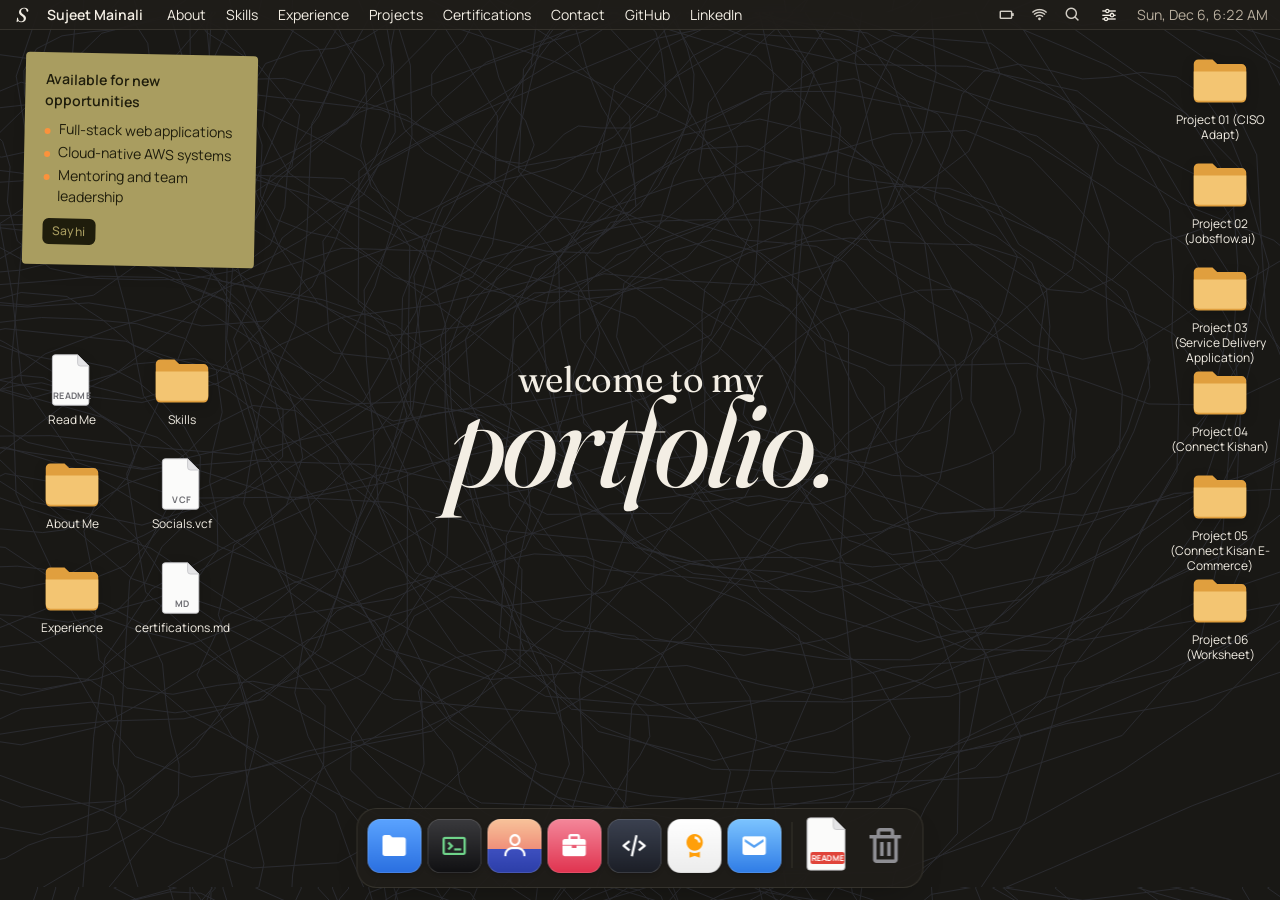
==== commit 1042eb31: "feat: update desktop scrolling behavior and modify wallpaper preferences" ====
--- a/index.html
+++ b/index.html
@@ -57,7 +57,7 @@
       rel="stylesheet"
     />
 
-    <link rel="stylesheet" href="./css/style.css" />
+    <link rel="stylesheet" href="./css/style.css?v=20261106e" />
 
     <!-- =====THREE.JS (3D house walk-through) ===== -->
     <script type="importmap">
@@ -961,9 +961,9 @@
     </nav>
 
     <!--===== MAIN JS =====-->
-    <script type="module" src="./js/house.js"></script>
-    <script src="./js/main.js"></script>
-    <script src="./js/control.js"></script>
-    <script src="./js/terminal.js"></script>
+    <script type="module" src="./js/house.js?v=20261106e"></script>
+    <script src="./js/main.js?v=20261106e"></script>
+    <script src="./js/control.js?v=20261106e"></script>
+    <script src="./js/terminal.js?v=20261106e"></script>
   </body>
 </html>
--- a/css/style.css
+++ b/css/style.css
@@ -1421,12 +1421,35 @@
 /*===== MOBILE =====*/
 @media screen and (max-width: 720px) {
   .menubar__menu,
-  .menubar__sys {
+  .menubar__right > .menubar__sys {
     display: none;
   }
+  /* phones: the desktop scrolls so every icon clears the dock */
+  .desktop {
+    overflow-y: auto;
+    overflow-x: hidden;
+    -webkit-overflow-scrolling: touch;
+    overscroll-behavior: contain;
+  }
+  .desktop::after {
+    content: '';
+    position: absolute;
+    left: 0;
+    top: 880px;
+    width: 1px;
+    height: 1px;
+  }
+  /* phones: no sticky note; the headline sits at the top and the icons sit in a grid below it */
   .note {
-    width: 190px;
-    left: var(--s-3);
+    display: none;
+  }
+  .desk-title {
+    top: 56px;
+    bottom: auto;
+    right: auto;
+    left: 50%;
+    transform: translateX(-50%);
+    text-align: center;
   }
   .icon {
     width: 88px;
